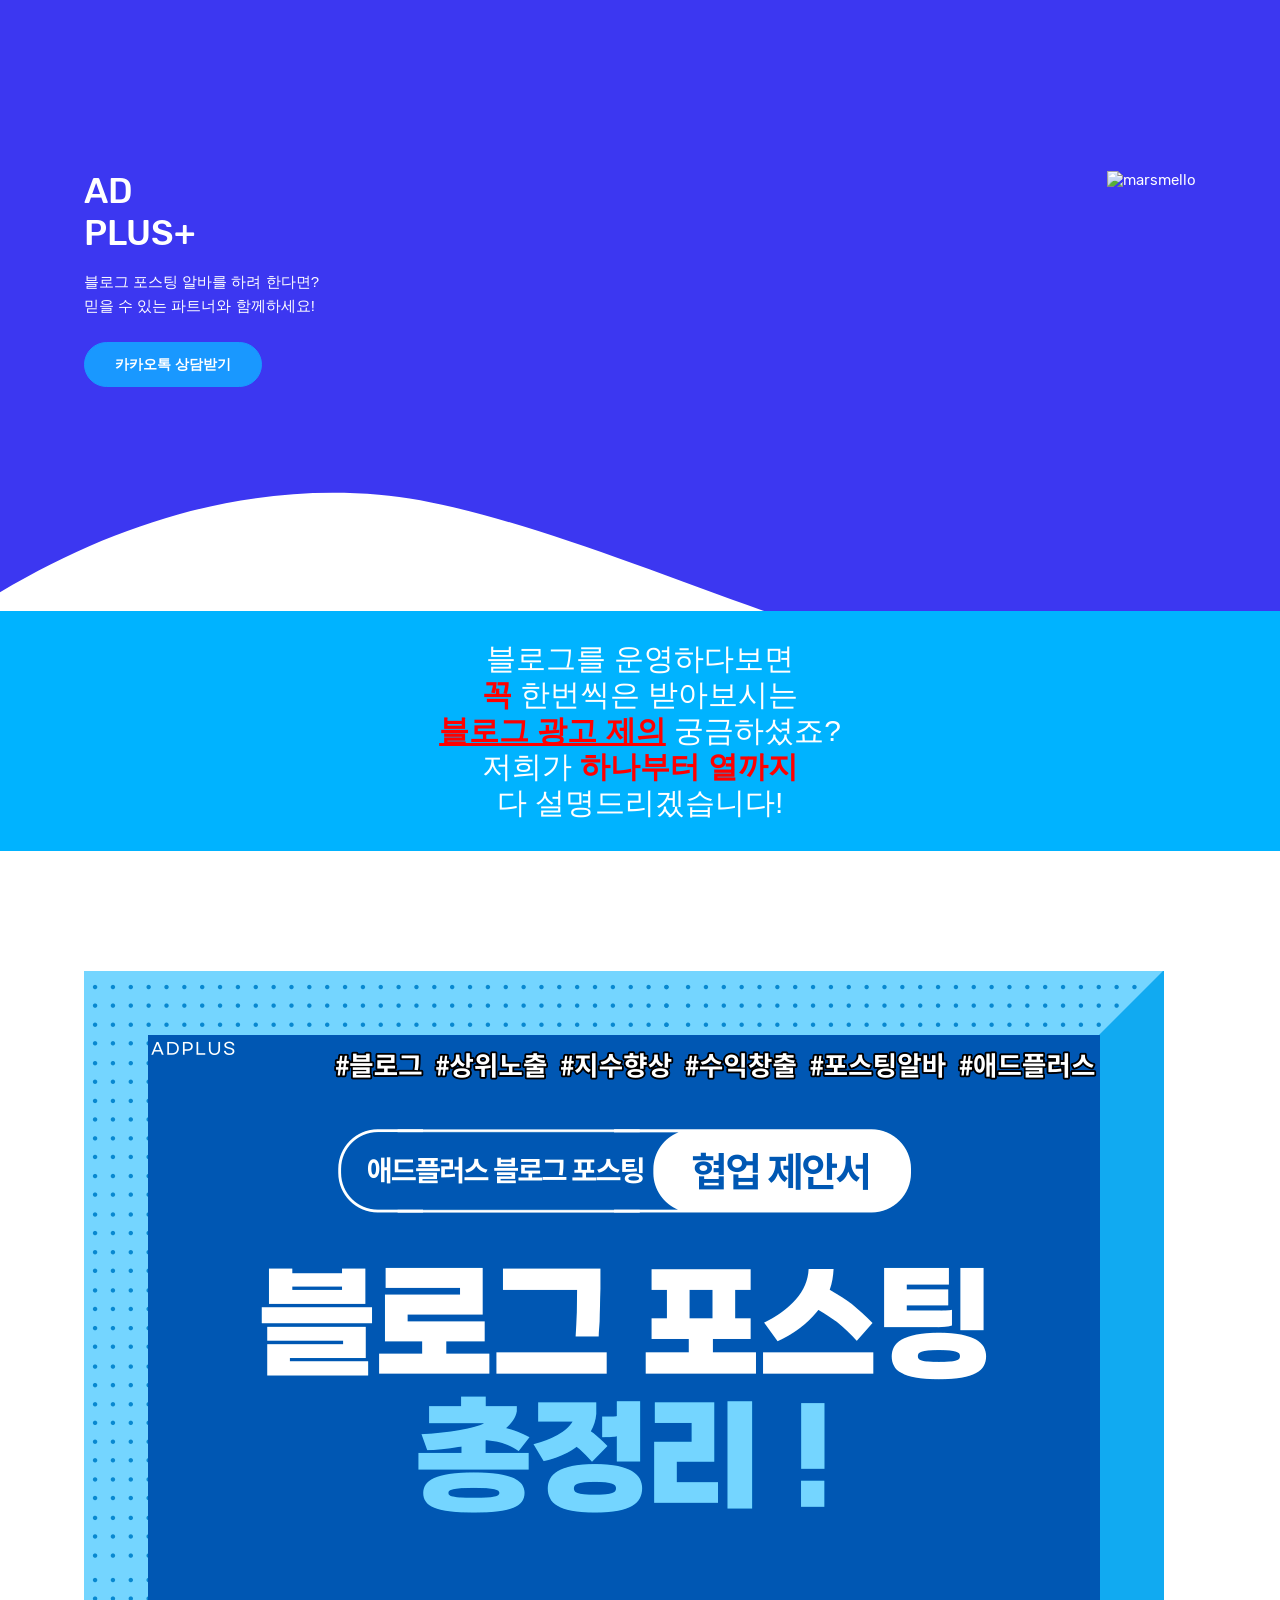
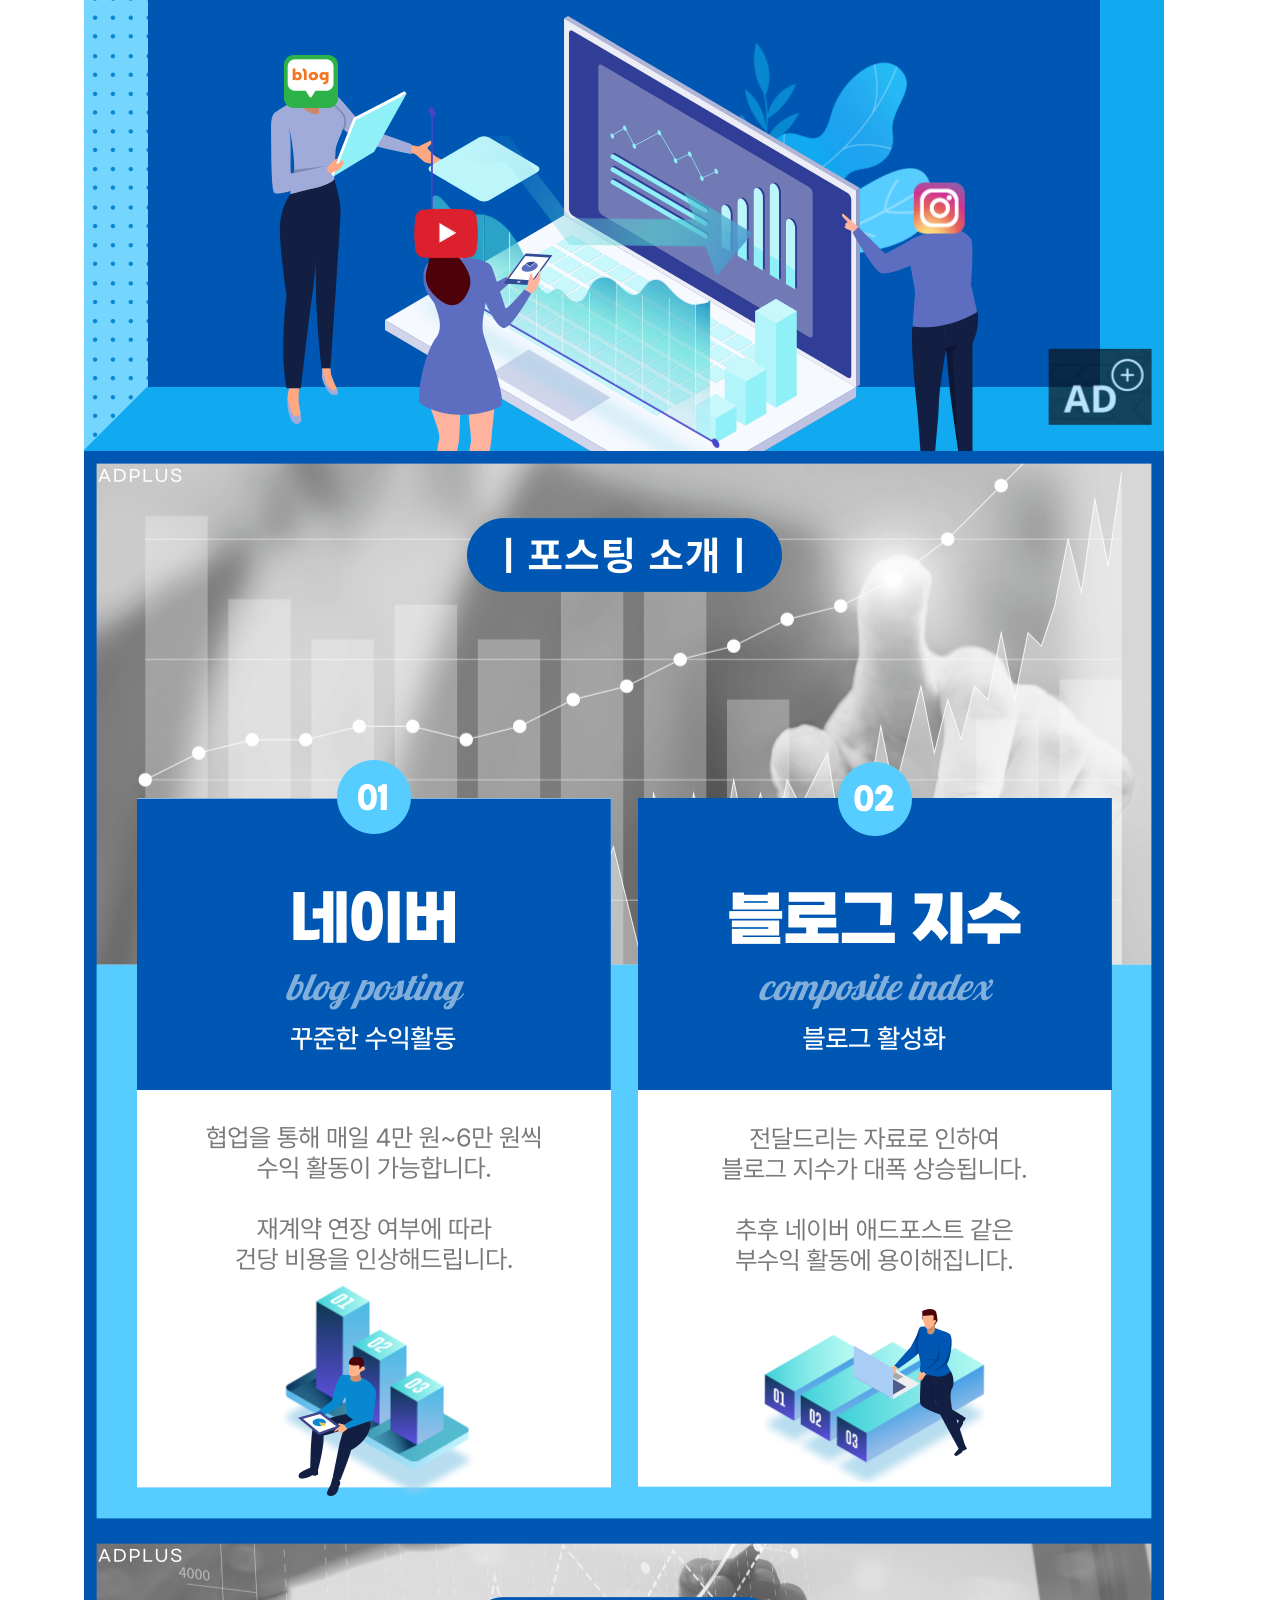
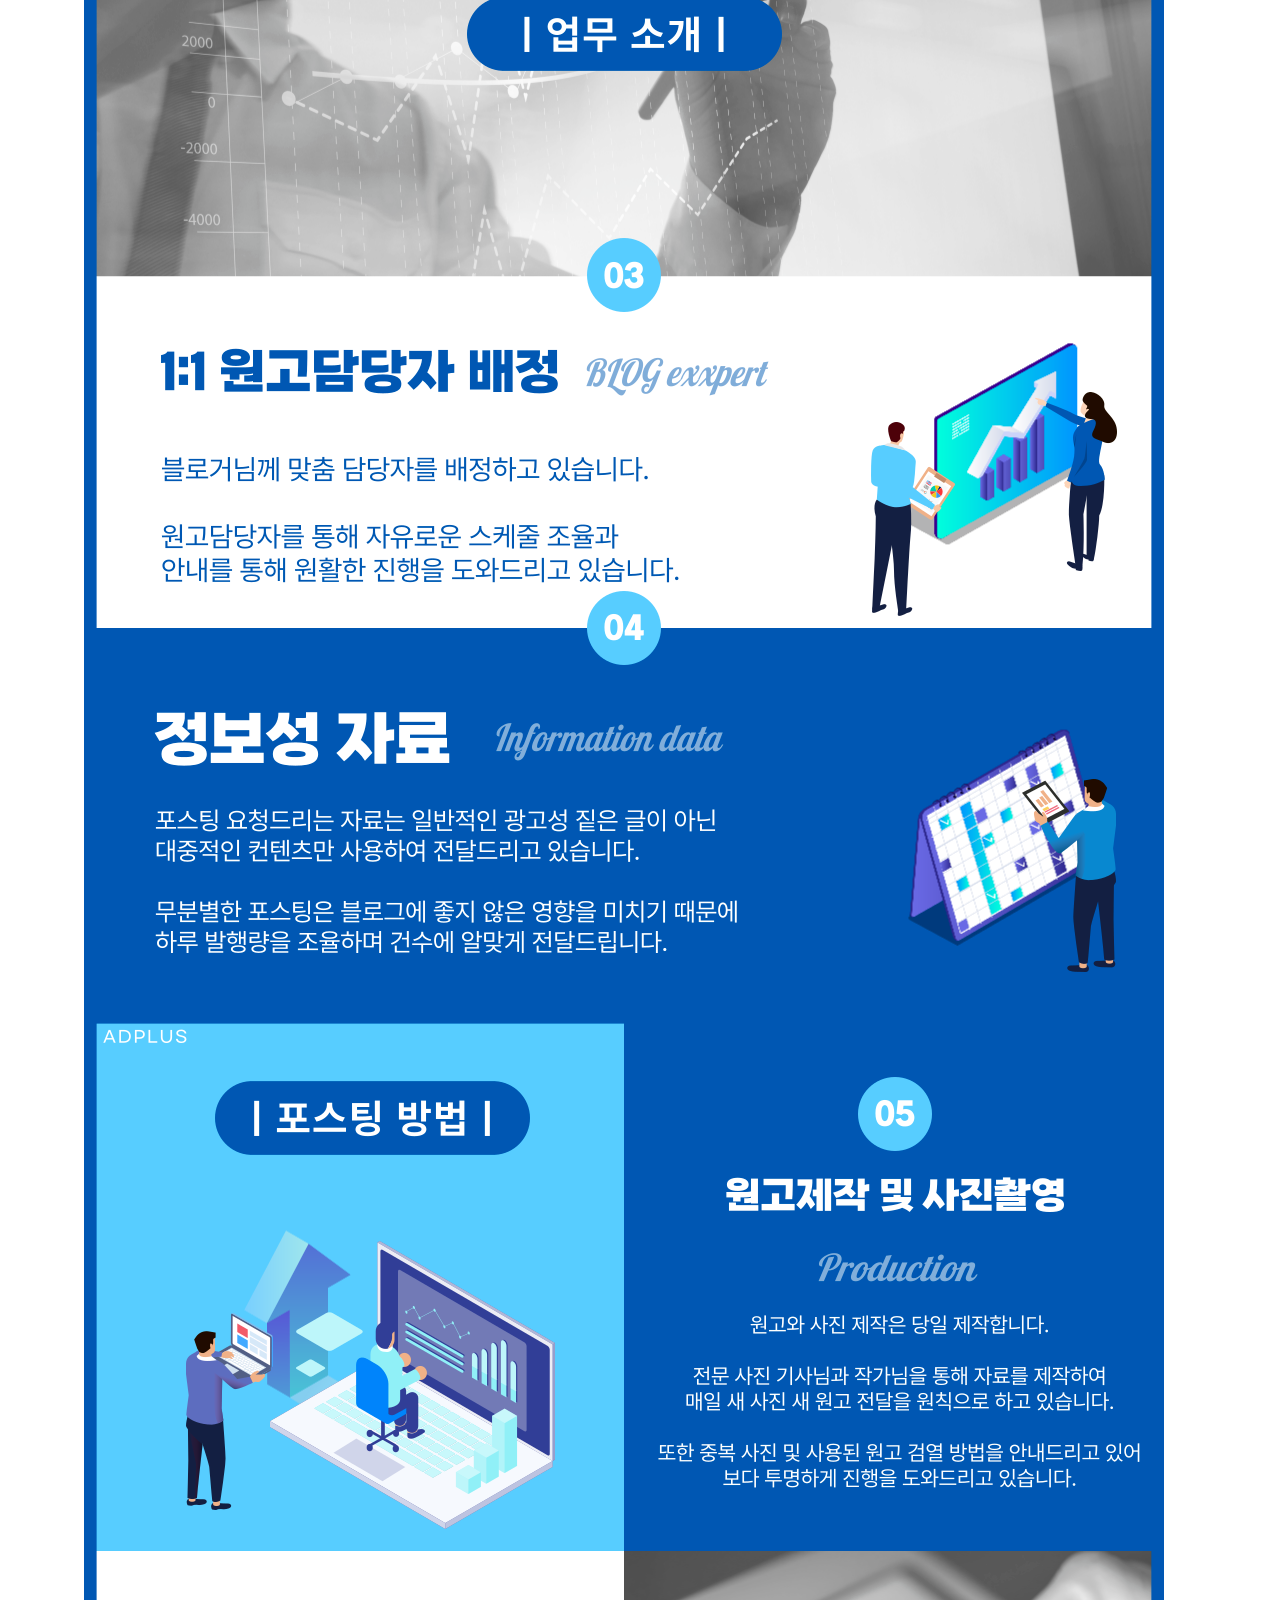
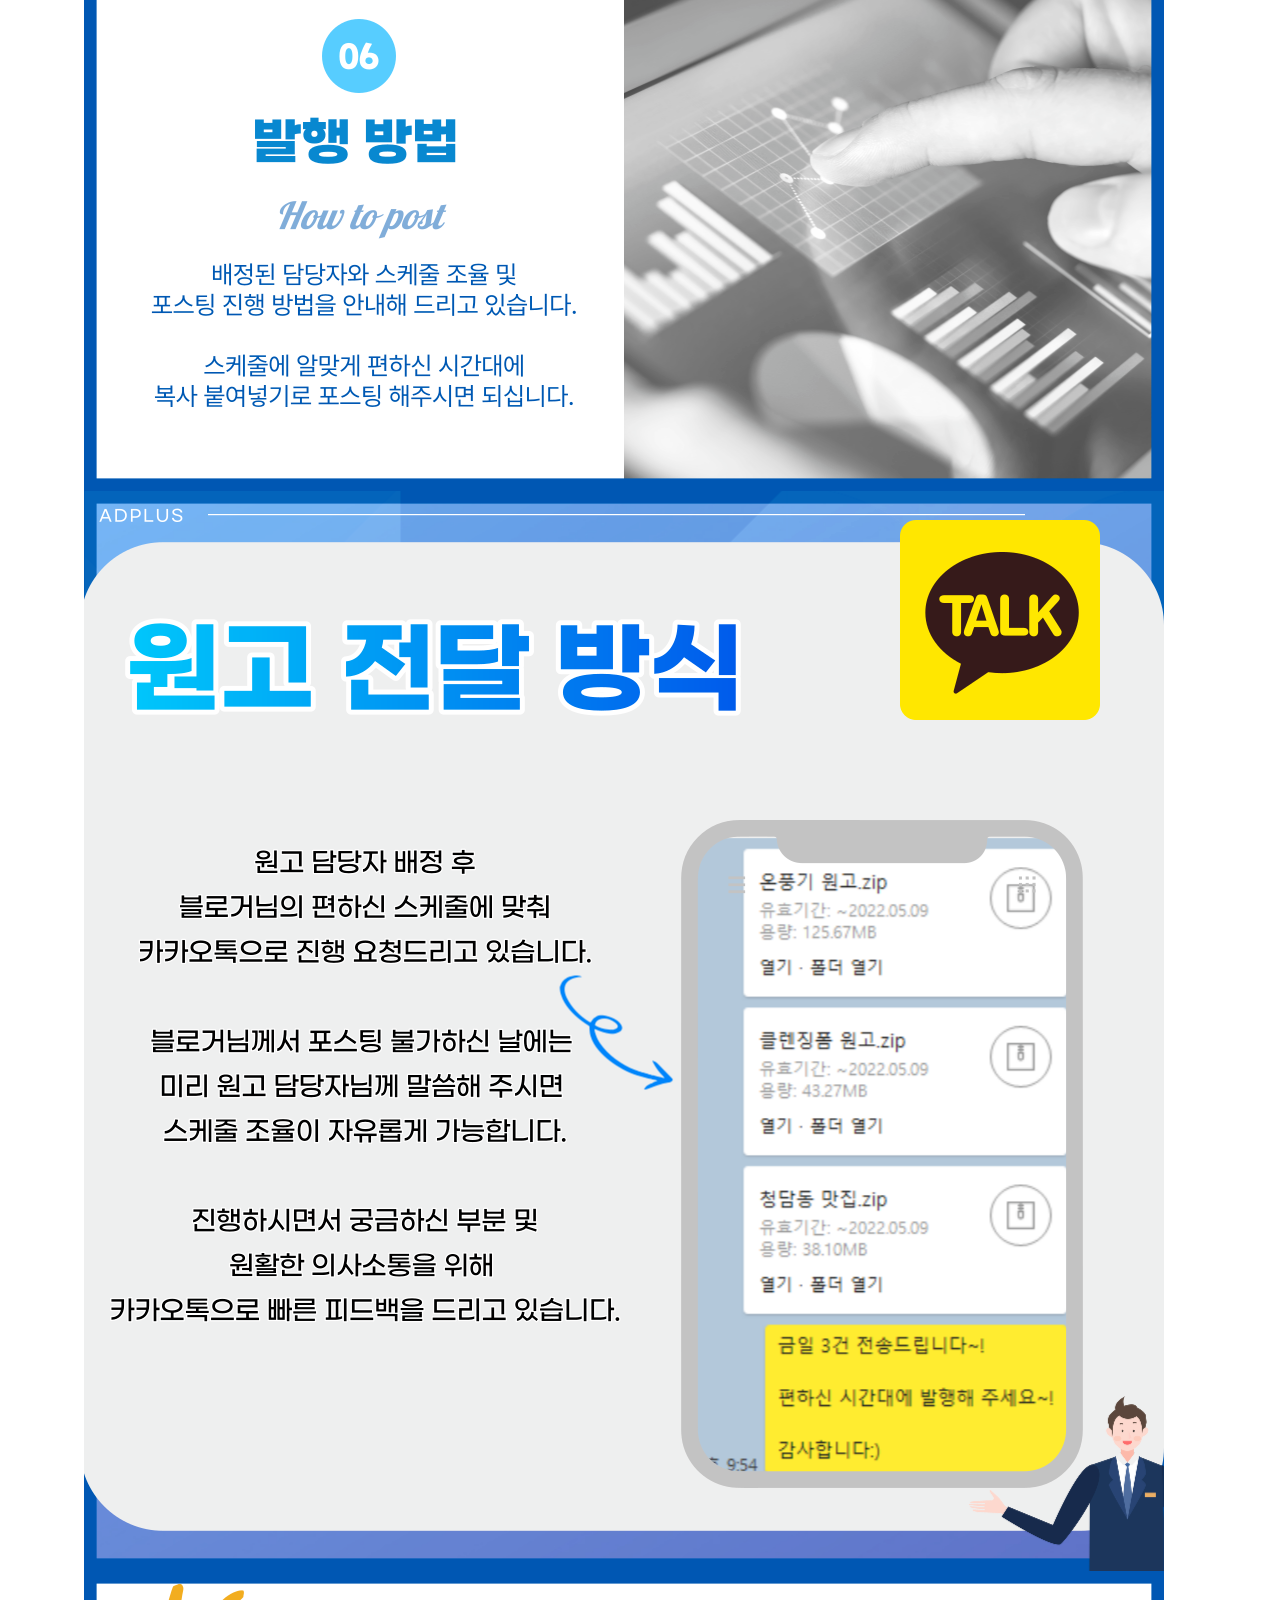
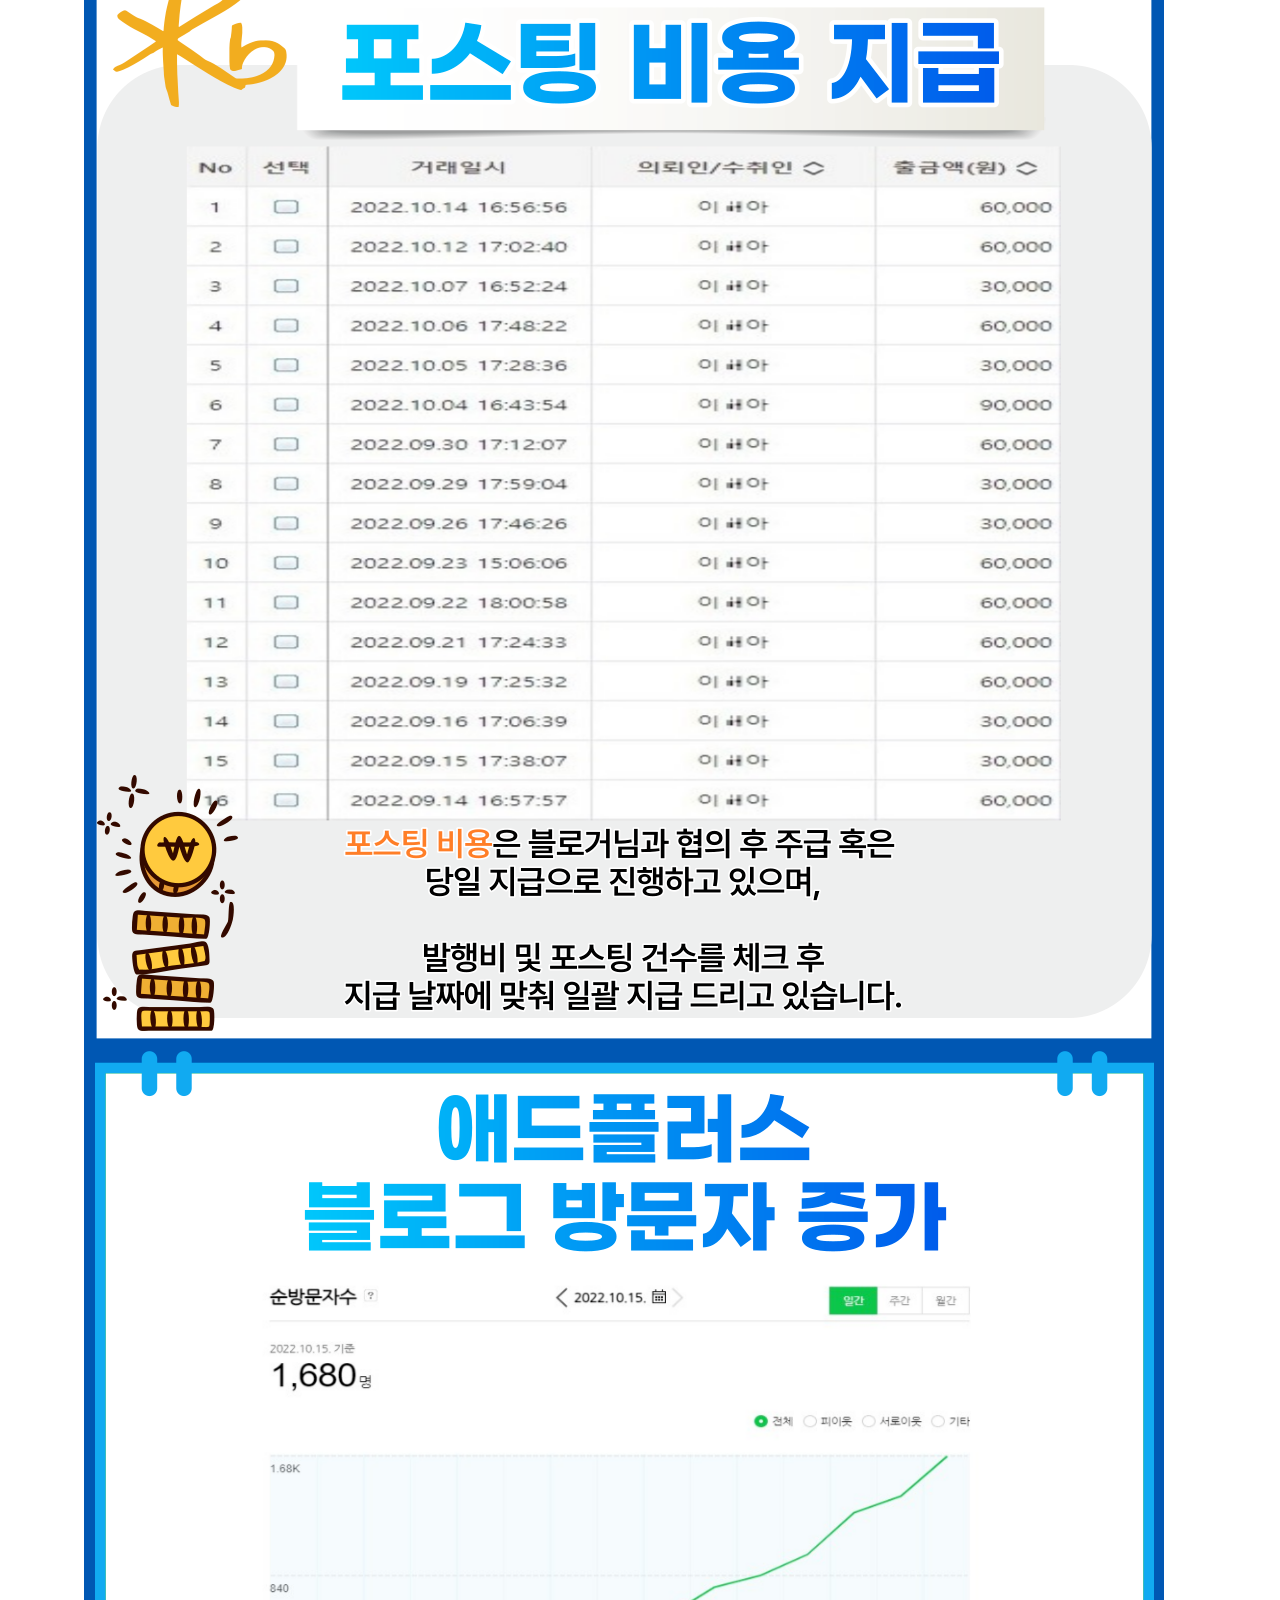
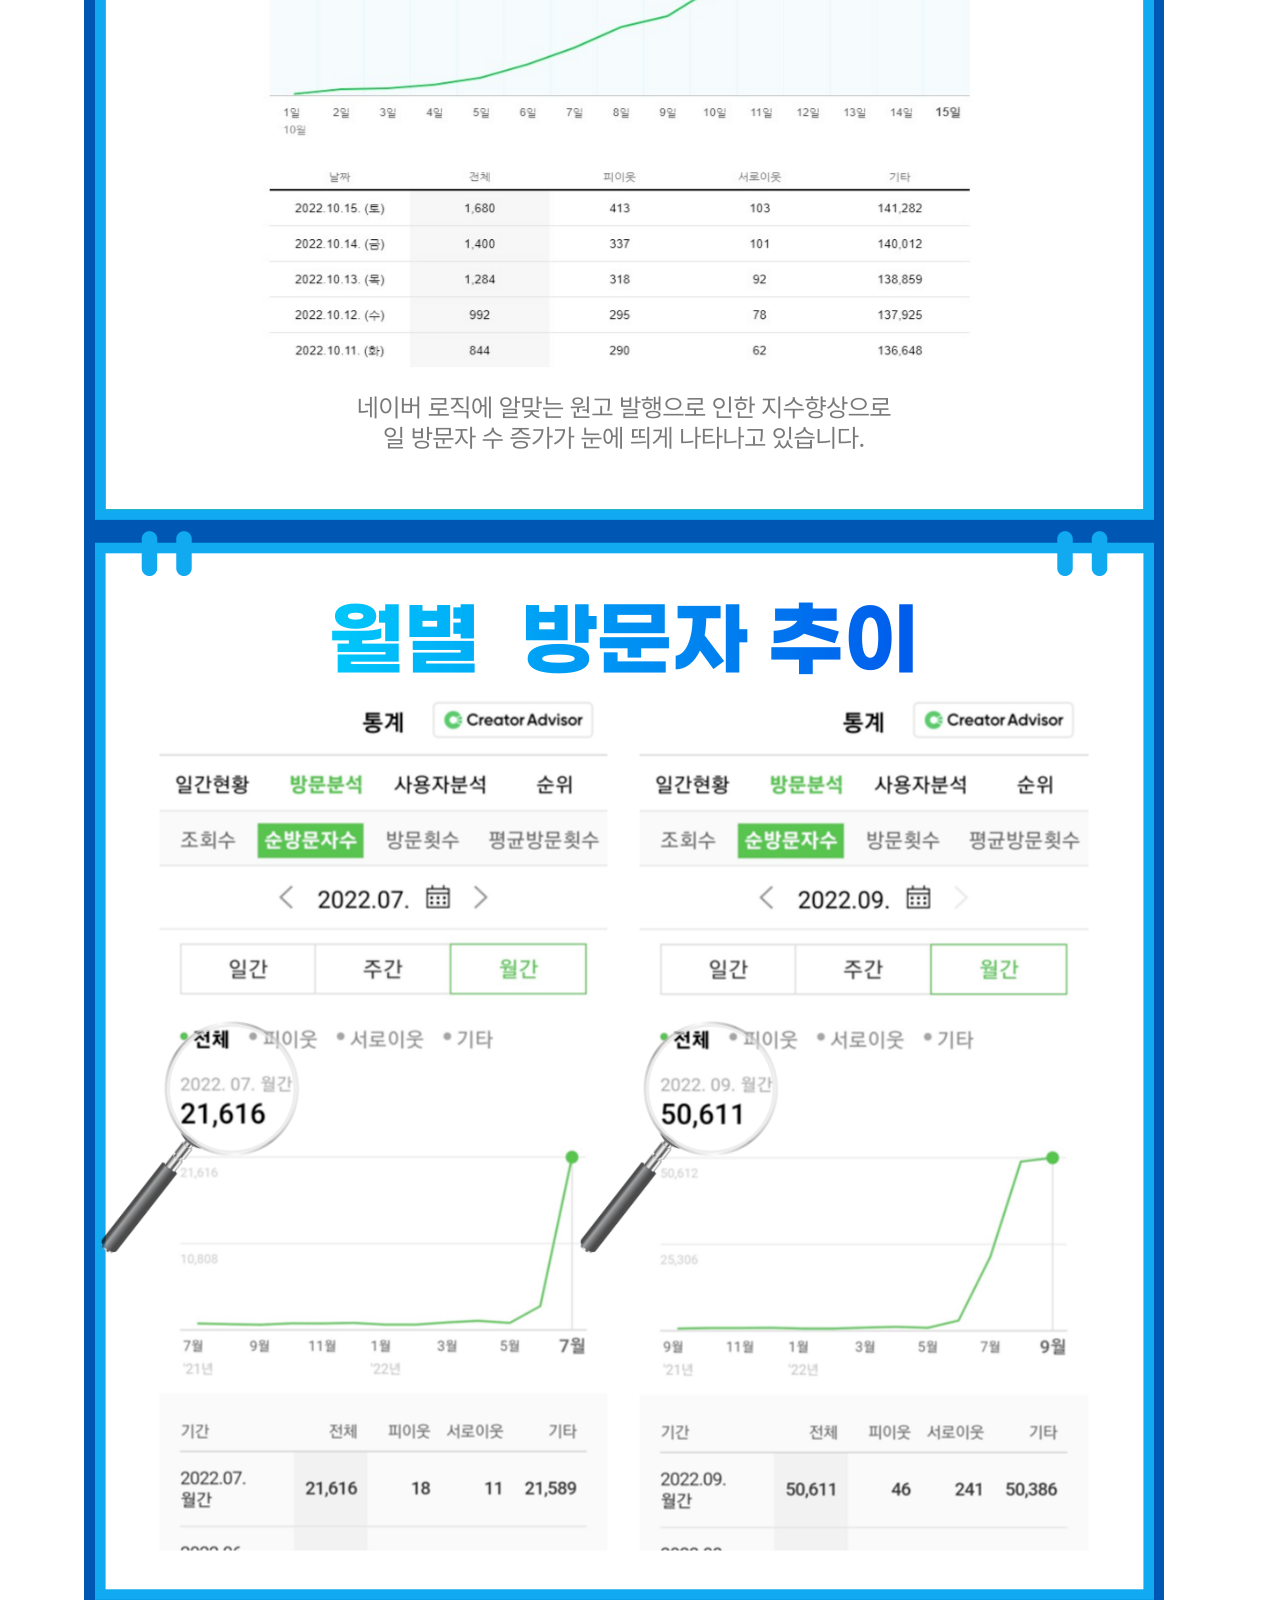
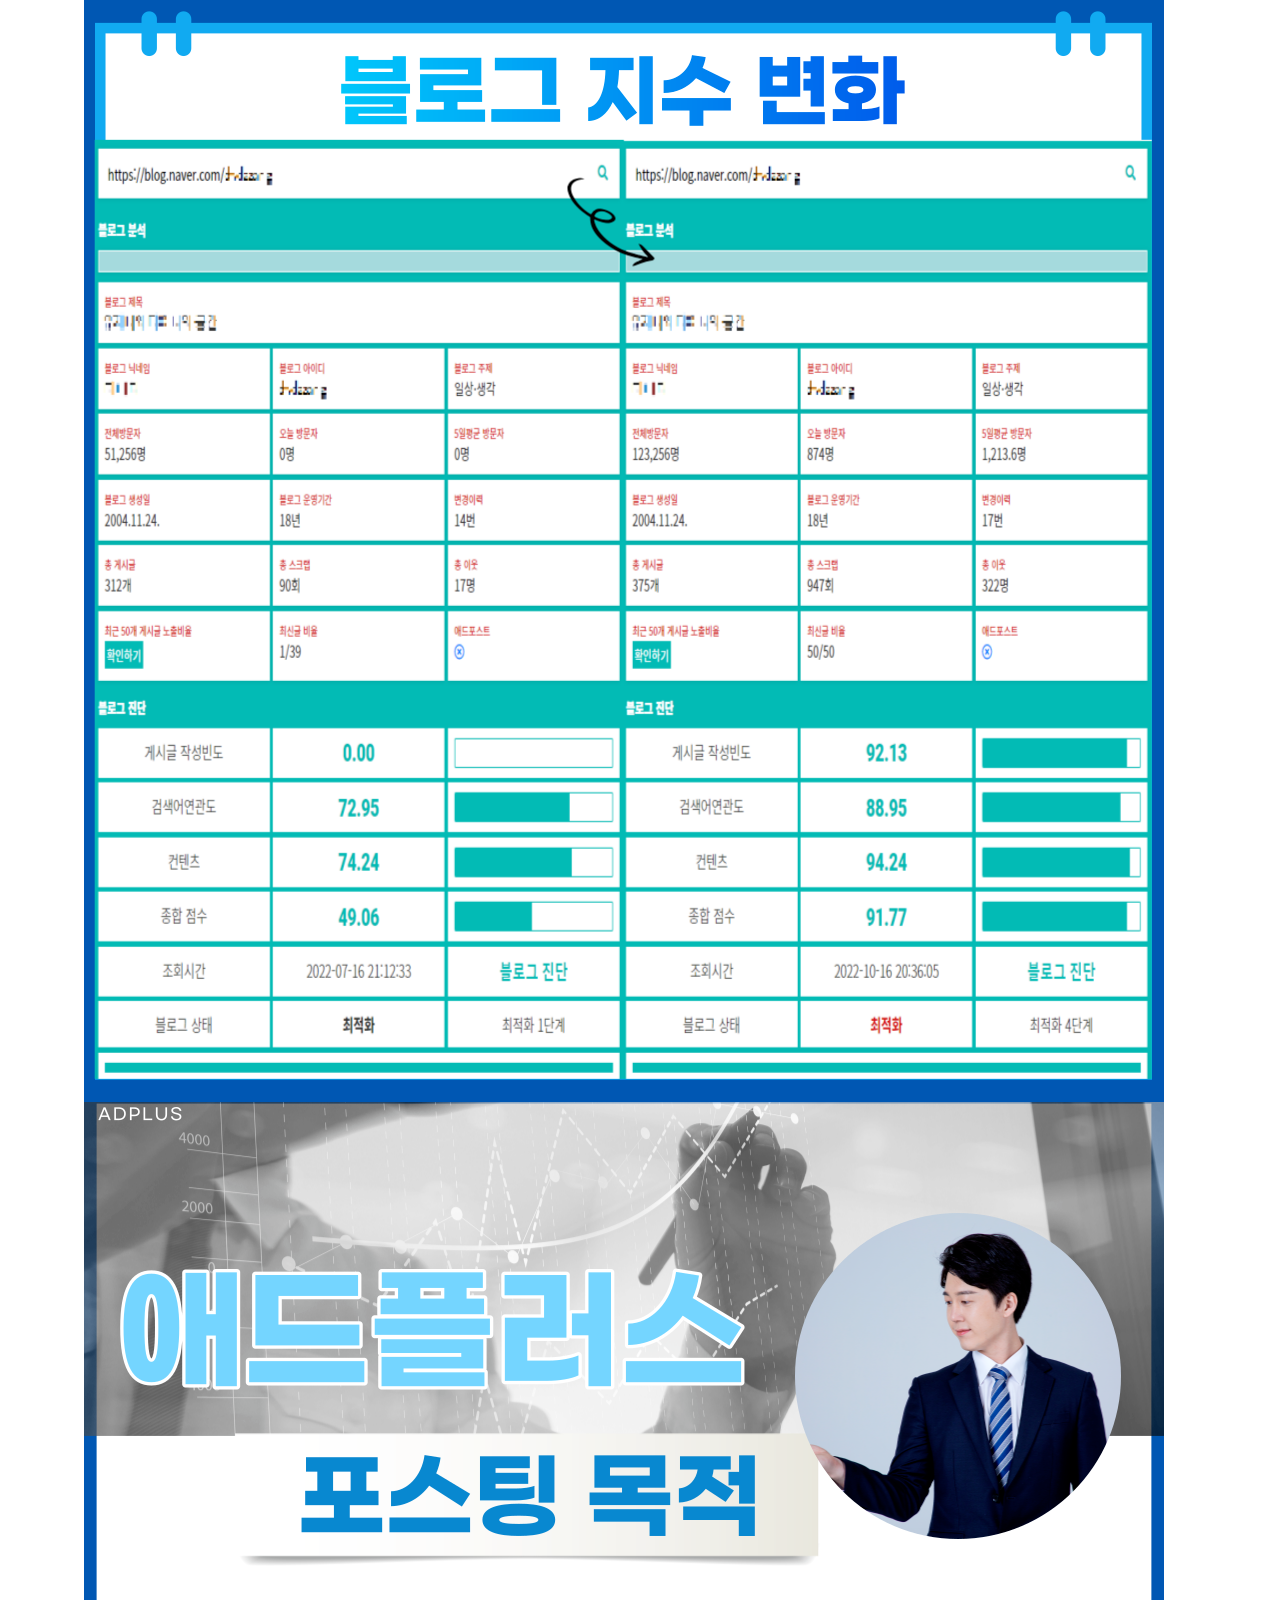
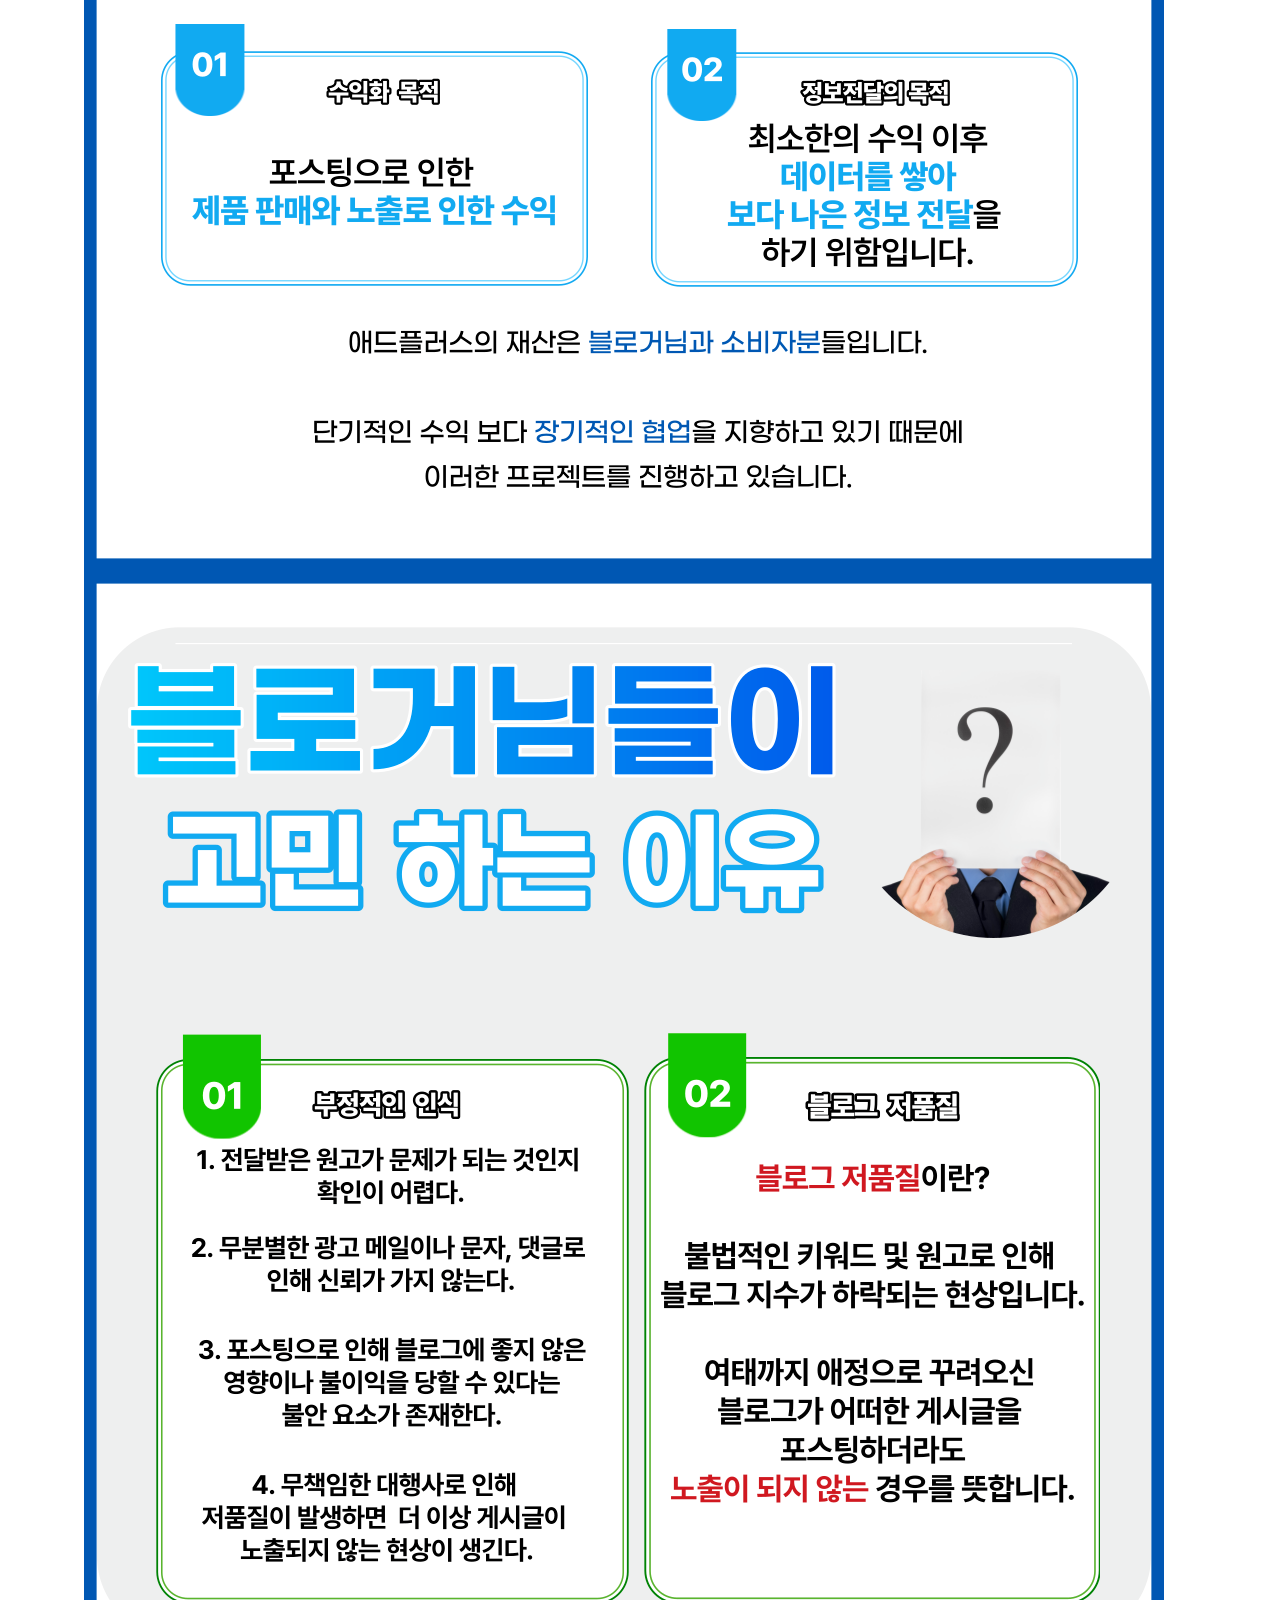
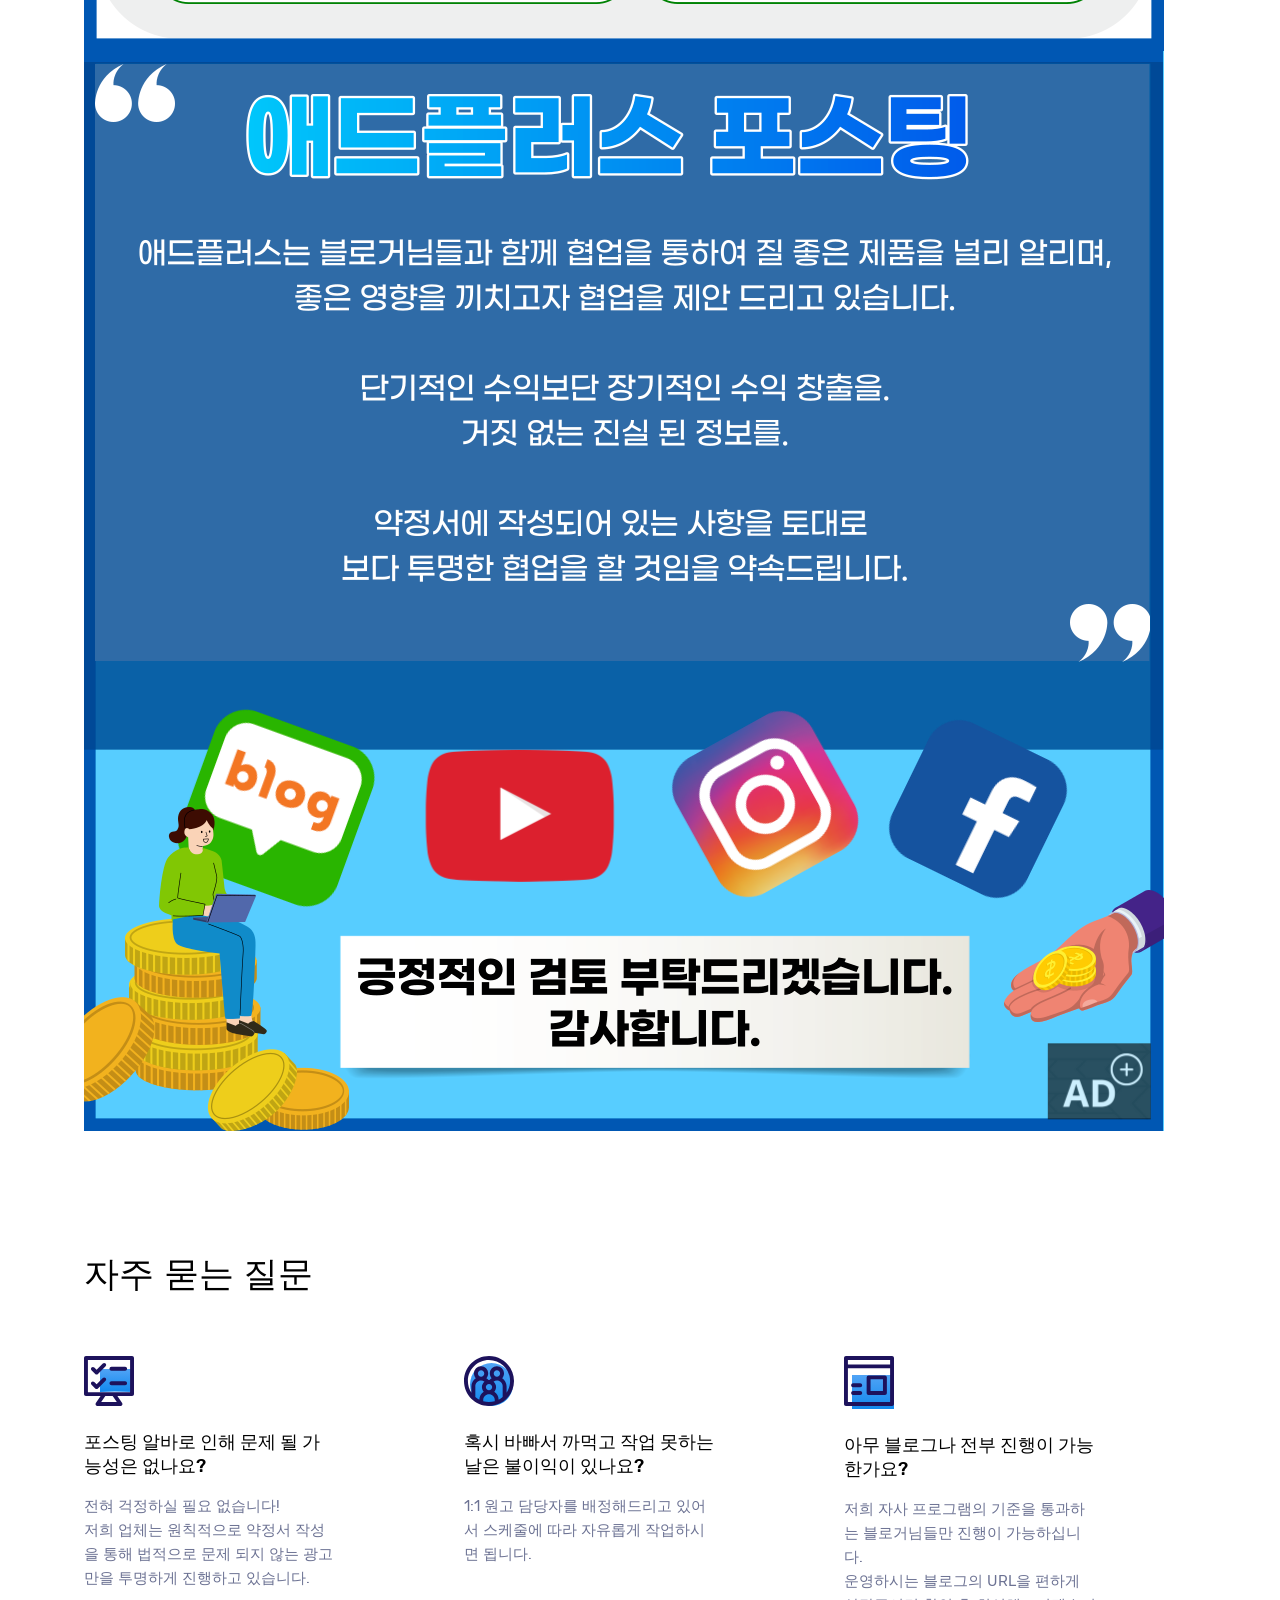
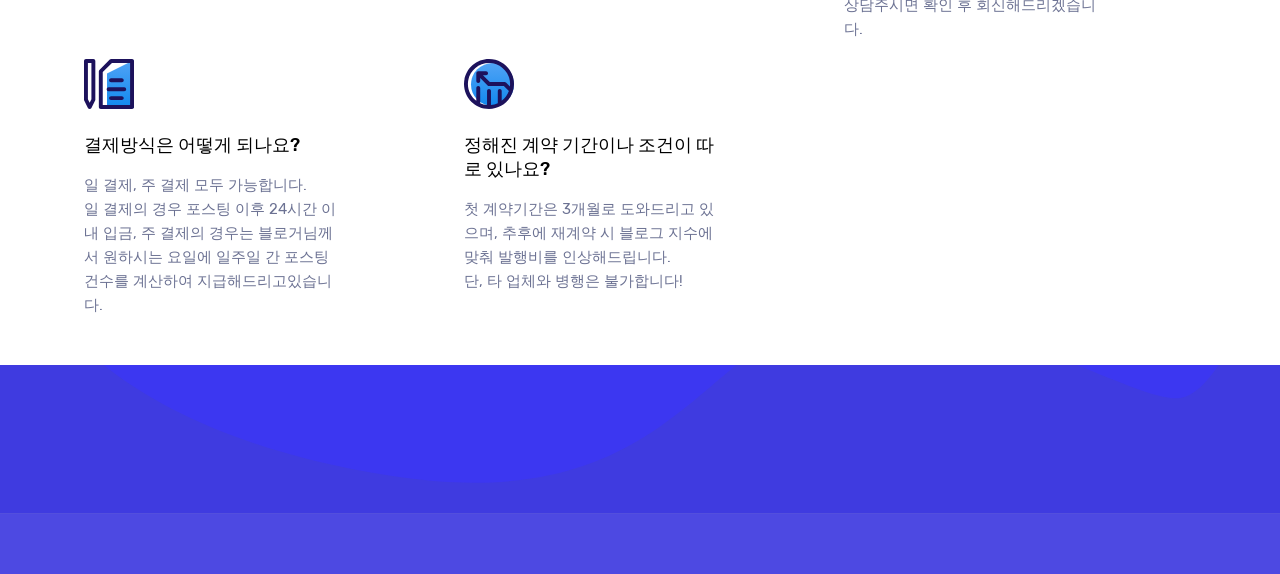
==== index.html @ 3ab2c020 "230302" ====
<!DOCTYPE html>
<html lang="en">
	<head>
		<!-- Required meta tags --> 
		<meta charset="utf-8">
		<meta name="viewport" content="width=device-width, initial-scale=1, shrink-to-fit=no">
		<title>믿음 가는 선택, AD PLUS+</title>
		<link rel="stylesheet" href="vendors/mdi/css/materialdesignicons.min.css">
		<link rel="stylesheet" href="vendors/owl.carousel/css/owl.carousel.css">
		<link rel="stylesheet" href="vendors/owl.carousel/css/owl.theme.default.min.css">
		<link rel="stylesheet" href="vendors/aos/css/aos.css">
		<link rel="stylesheet" href="vendors/jquery-flipster/css/jquery.flipster.css">
		<link rel="stylesheet" href="css/style.css">
		<link rel="shortcut icon" href="images/favicon.png" />
	</head>
	<body data-spy="scroll" data-target=".navbar" data-offset="50">
		<!--
		<div id="mobile-menu-overlay"></div>
		<nav class="navbar navbar-expand-lg fixed-top">
			<div class="container">
				<a class="navbar-brand" href="#"><img src="images/logo.svg" alt="Marshmallow"></a>
				<button class="navbar-toggler" type="button" data-toggle="collapse" data-target="#navbarTogglerDemo01" aria-controls="navbarTogglerDemo01" aria-expanded="false" aria-label="Toggle navigation">
				<span class="navbar-toggler-icon"><i class="mdi mdi-menu"> </i></span>
				</button>
				<div class="collapse navbar-collapse" id="navbarTogglerDemo01">
					<div class="d-lg-none d-flex justify-content-between px-4 py-3 align-items-center">
						<img src="images/logo-dark.svg" class="logo-mobile-menu" alt="logo">
						<a href="javascript:;" class="close-menu"><i class="mdi mdi-close"></i></a>
					</div>
					<ul class="navbar-nav ml-auto align-items-center">
						<li class="nav-item active">
							<a class="nav-link" href="#home">Home <span class="sr-only">(current)</span></a>
						</li>
						<li class="nav-item">
							<a class="nav-link" href="#services">Services</a>
						</li>
						<li class="nav-item">
							<a class="nav-link" href="#about">About</a>
						</li>
						<li class="nav-item">
							<a class="nav-link" href="#projects">Projects</a>
						</li>
						<li class="nav-item">
							<a class="nav-link" href="#testimonial">Testimonial</a>
						</li>
						<li class="nav-item">
							<a class="nav-link" href="#plans">Plans</a>
						</li>
						<li class="nav-item">
							<a class="nav-link btn btn-success" href="#contact">174-394-9560</a>
						</li>
					</ul>
				</div>
			</div>
		</nav>
	-->
		<div class="page-body-wrapper">
			<section id="home" class="home">
				<div class="container">
					<div class="row">
						<div class="col-sm-12">
							<div class="main-banner">
								<div class="d-sm-flex justify-content-between">
									<div data-aos="zoom-in-up">
										<div class="banner-title">
												<h3 class="font-weight-medium">AD PLUS+</h3>
										</div>
										<p class="mt-3" style=" font-family: 맑은 고딕,malgun gothic,apple sd gothic neo,applegothic,sans-serif;">
											블로그 포스팅 알바를 하려 한다면?<br/>
											믿을 수 있는 파트너와 함께하세요!
										</p>
										<a href="http://pf.kakao.com/_BjbVxj" class="btn btn-secondary mt-3" style="font-family: 맑은 고딕,malgun gothic,apple sd gothic neo,applegothic,sans-serif;">카카오톡 상담받기</a>
									</div>
									<div class="mt-5 mt-lg-0">
										<img src="images/group.png" alt="marsmello" class="img-fluid" data-aos="zoom-in-up">
									</div>
								</div>
							</div>
						</div>
					</div>
				</div>
			</section>
			<section id="banner" class="bg-info" style="padding:30px 0 30px 0;background-color:black;">
				<div class="container">
					<div class="row">
						<div class="col-sm-12">
							<div class="display-4 text-white" style=" font-family: 맑은 고딕,malgun gothic,apple sd gothic neo,applegothic,sans-serif; text-align:center;">
								블로그를 운영하다보면<br/>
								<font color="RED" style="font-weight: bold;">꼭</font> 한번씩은 받아보시는<br/>
								<font color="RED" style="font-weight: bold; text-decoration: underline;">블로그 광고 제의</font> 궁금하셨죠?<br/>
								저희가 <font color="RED" style="font-weight: bold;">하나부터 열까지</font> <br/>
								다 설명드리겠습니다!<br/>
							</div>
						</div>
					</div>
				</div>
			</section>
			<section id="infos">
				<div class="container">
					<div class="row">
						<div class="col-sm-12">
							<img src="./imgs/1.png" class="img-fluid">
						</div>
						<div class="col-sm-12">
							<img src="./imgs/2.png" class="img-fluid">
						</div>
						<div class="col-sm-12">
							<img src="./imgs/3.png" class="img-fluid">
						</div>
						<div class="col-sm-12">
							<img src="./imgs/4.png" class="img-fluid">
						</div>
						<div class="col-sm-12">
							<img src="./imgs/5.png" class="img-fluid">
						</div>
						<div class="col-sm-12">
							<img src="./imgs/6.png" class="img-fluid">
						</div>
						<div class="col-sm-12">
							<img src="./imgs/7.png" class="img-fluid">
						</div>
						<div class="col-sm-12">
							<img src="./imgs/8.png" class="img-fluid">
						</div>
						<div class="col-sm-12">
							<img src="./imgs/9.png" class="img-fluid">
						</div>
						<div class="col-sm-12">
							<img src="./imgs/10.png" class="img-fluid">
						</div>
						<div class="col-sm-12">
							<img src="./imgs/11.png" class="img-fluid">
						</div>
						<div class="col-sm-12">
							<img src="./imgs/12.png" class="img-fluid">
						</div>
					</div>
				</div>
			</section>

			<section class="our-services" id="services">
				<div class="container">
					<div class="row">
						<div class="col-sm-12">
							<h3 class="font-weight-medium text-dark mb-5" style="font-family: 맑은 고딕,malgun gothic,apple sd gothic neo,applegothic,sans-serif;">자주 묻는 질문</h3>
						</div>
					</div>
					<div class="row" data-aos="fade-up">
						<div class="col-sm-4 text-center text-lg-left">
							<div class="services-box pb-0" data-aos="fade-down" data-aos-easing="linear" data-aos-duration="1500">
								<img src="images/saving-strategy.svg" alt="" data-aos="zoom-in">
								<h6 class="text-dark mb-3 mt-4 font-weight-medium">
									포스팅 알바로 인해 문제 될 가능성은 없나요?
								</h6>
								<p>
									전혀 걱정하실 필요 없습니다!<br/>
									저희 업체는 원칙적으로 약정서 작성을 통해 법적으로 문제 되지 않는 광고만을 투명하게 진행하고 있습니다.
								</p>
							</div>
						</div>
						<div class="col-sm-4 text-center text-lg-left">
							<div class="services-box" data-aos="fade-down" data-aos-easing="linear" data-aos-duration="1500">
								<img src="images/digital-strategy.svg" alt="" data-aos="zoom-in">
								<h6 class="text-dark mb-3 mt-4 font-weight-medium">
									혹시 바빠서 까먹고 작업 못하는 날은 불이익이 있나요?
								</h6>
								<p>
									1:1 원고 담당자를 배정해드리고 있어서 스케줄에 따라 자유롭게 작업하시면 됩니다.
								</p>
							</div>
						</div>
						<div class="col-sm-4 text-center text-lg-left">
							<div class="services-box  pb-lg-0" data-aos="fade-down" data-aos-easing="linear" data-aos-duration="1500">
								<img src="images/digital-marketing.svg" alt="" data-aos="zoom-in">
								<h6 class="text-dark mb-3 mt-4 font-weight-medium">
									아무 블로그나 전부 진행이 가능한가요?
								</h6>
								<p>
									저희 자사 프로그램의 기준을 통과하는 블로거님들만 진행이 가능하십니다.<br/>
									운영하시는 블로그의 URL을 편하게 상담주시면 확인 후 회신해드리겠습니다.
								</p>
							</div>
						</div>
					</div>
					<div class="row" data-aos="fade-up">
						<div class="col-sm-4 text-center text-lg-left">
							<div class="services-box"   data-aos="fade-down" data-aos-easing="linear" data-aos-duration="1500">
								<img src="images/design-development.svg" alt="" data-aos="zoom-in">
								<h6 class="text-dark mb-3 mt-4 font-weight-medium">
									결제방식은 어떻게 되나요?
								</h6>
								<p>
									일 결제, 주 결제 모두 가능합니다.<br/>
									일 결제의 경우 포스팅 이후 24시간 이내 입금, 주 결제의 경우는 블로거님께서 원하시는 요일에 일주일 간 포스팅 건수를 계산하여 지급해드리고있습니다.
								</p>
							</div>
						</div>
						<div class="col-sm-4 text-center text-lg-left">
							<div class="services-box" data-aos="fade-down" data-aos-easing="linear" data-aos-duration="1500">
								<img src="images/integrated-marketing.svg" alt="" data-aos="zoom-in">
								<h6 class="text-dark mb-3 mt-4 font-weight-medium">정해진 계약 기간이나 조건이 따로 있나요?
								</h6>
								<p>
									첫 계약기간은 3개월로 도와드리고 있으며, 추후에 재계약 시 블로그 지수에 맞춰 발행비를 인상해드립니다.<br/>
									단, 타 업체와 병행은 불가합니다!
								</p>
							</div>
						</div>
					</div>
				</div>
			</section>
		</div>
		<footer class="footer">
			<div class="footer-top">
				<!-- <div class="container">
					<div class="row">
						<div class="col-sm-6">
							<address>
								<p>143 castle road 517</p>
								<p class="mb-4">district, kiyev port south Canada</p>
								<div class="d-flex align-items-center">
									<p class="mr-4 mb-0">+3 123 456 789</p>
									<a href="mailto:info@yourmail.com" class="footer-link">info@yourmail.com</a>
								</div>
								<div class="d-flex align-items-center">
									<p class="mr-4 mb-0">+1 222 345 342</p>
									<a href="mailto:Marshmallow@yourmail.com" class="footer-link">Marshmallow@yourmail.com</a>
								</div>
							</address>
							<div class="social-icons">
								<h6 class="footer-title font-weight-bold">
									Social Share
								</h6>
								<div class="d-flex">
									<a href="#"><i class="mdi mdi-github-circle"></i></a>
									<a href="#"><i class="mdi mdi-facebook-box"></i></a>
									<a href="#"><i class="mdi mdi-twitter"></i></a>
									<a href="#"><i class="mdi mdi-dribbble"></i></a>
								</div>
							</div>
						</div>
						<div class="col-sm-6">
							<div class="row">
								<div class="col-sm-4">
									<h6 class="footer-title">Social Share</h6>
									<ul class="list-footer">
										<li><a href="#" class="footer-link">Home</a></li>
										<li><a href="#" class="footer-link">About</a></li>
										<li><a href="#" class="footer-link">Services</a></li>
										<li><a href="#" class="footer-link">Portfolio</a></li>
										<li><a href="#" class="footer-link">Contact</a></li>
									</ul>
								</div>
								<div class="col-sm-4">
									<h6 class="footer-title">Product</h6>
									<ul class="list-footer">
										<li><a href="#" class="footer-link">Digital Marketing</a></li>
										<li><a href="#" class="footer-link">Web Development</a></li>
										<li><a href="#" class="footer-link">App Development</a></li>
										<li><a href="#" class="footer-link">Design</a></li>
									</ul>
								</div>
								<div class="col-sm-4">
									<h6 class="footer-title">Company</h6>
									<ul class="list-footer">
										<li><a href="#" class="footer-link">Partners</a></li>
										<li><a href="#" class="footer-link">Investors</a></li>
										<li><a href="#" class="footer-link">Partners</a></li>
										<li><a href="#" class="footer-link">FAQ</a></li>
									</ul>
								</div>
							</div>
						</div>
					</div>
				</div> -->
			</div>
			<div class="footer-bottom">
				<!-- <div class="container">
					<div class="d-flex justify-content-between align-items-center">
						<div class="d-flex align-items-center">
							<img src="images/logo.svg" alt="logo" class="mr-3">
							<p class="mb-0 text-small pt-1">© 2019-2020 <a href="https://www.bootstrapdash.com" class="text-white" target="_blank">BootstrapDash</a>. All rights reserved.</p>
						</div>
						<div>
							<div class="d-flex">
								<a href="#" class="text-small text-white mx-2 footer-link">Privacy Policy </a>          
								<a href="#" class="text-small text-white mx-2 footer-link">Customer Support </a>
								<a href="#" class="text-small text-white mx-2 footer-link">Careers </a>
							</div>
						</div>
					</div>
				</div> -->
			</div>
		</footer>
		<script src="vendors/base/vendor.bundle.base.js"></script>
		<script src="vendors/owl.carousel/js/owl.carousel.js"></script>
		<script src="vendors/aos/js/aos.js"></script>
		<script src="vendors/jquery-flipster/js/jquery.flipster.min.js"></script>
		<script src="js/template.js"></script>
	</body>
</html>
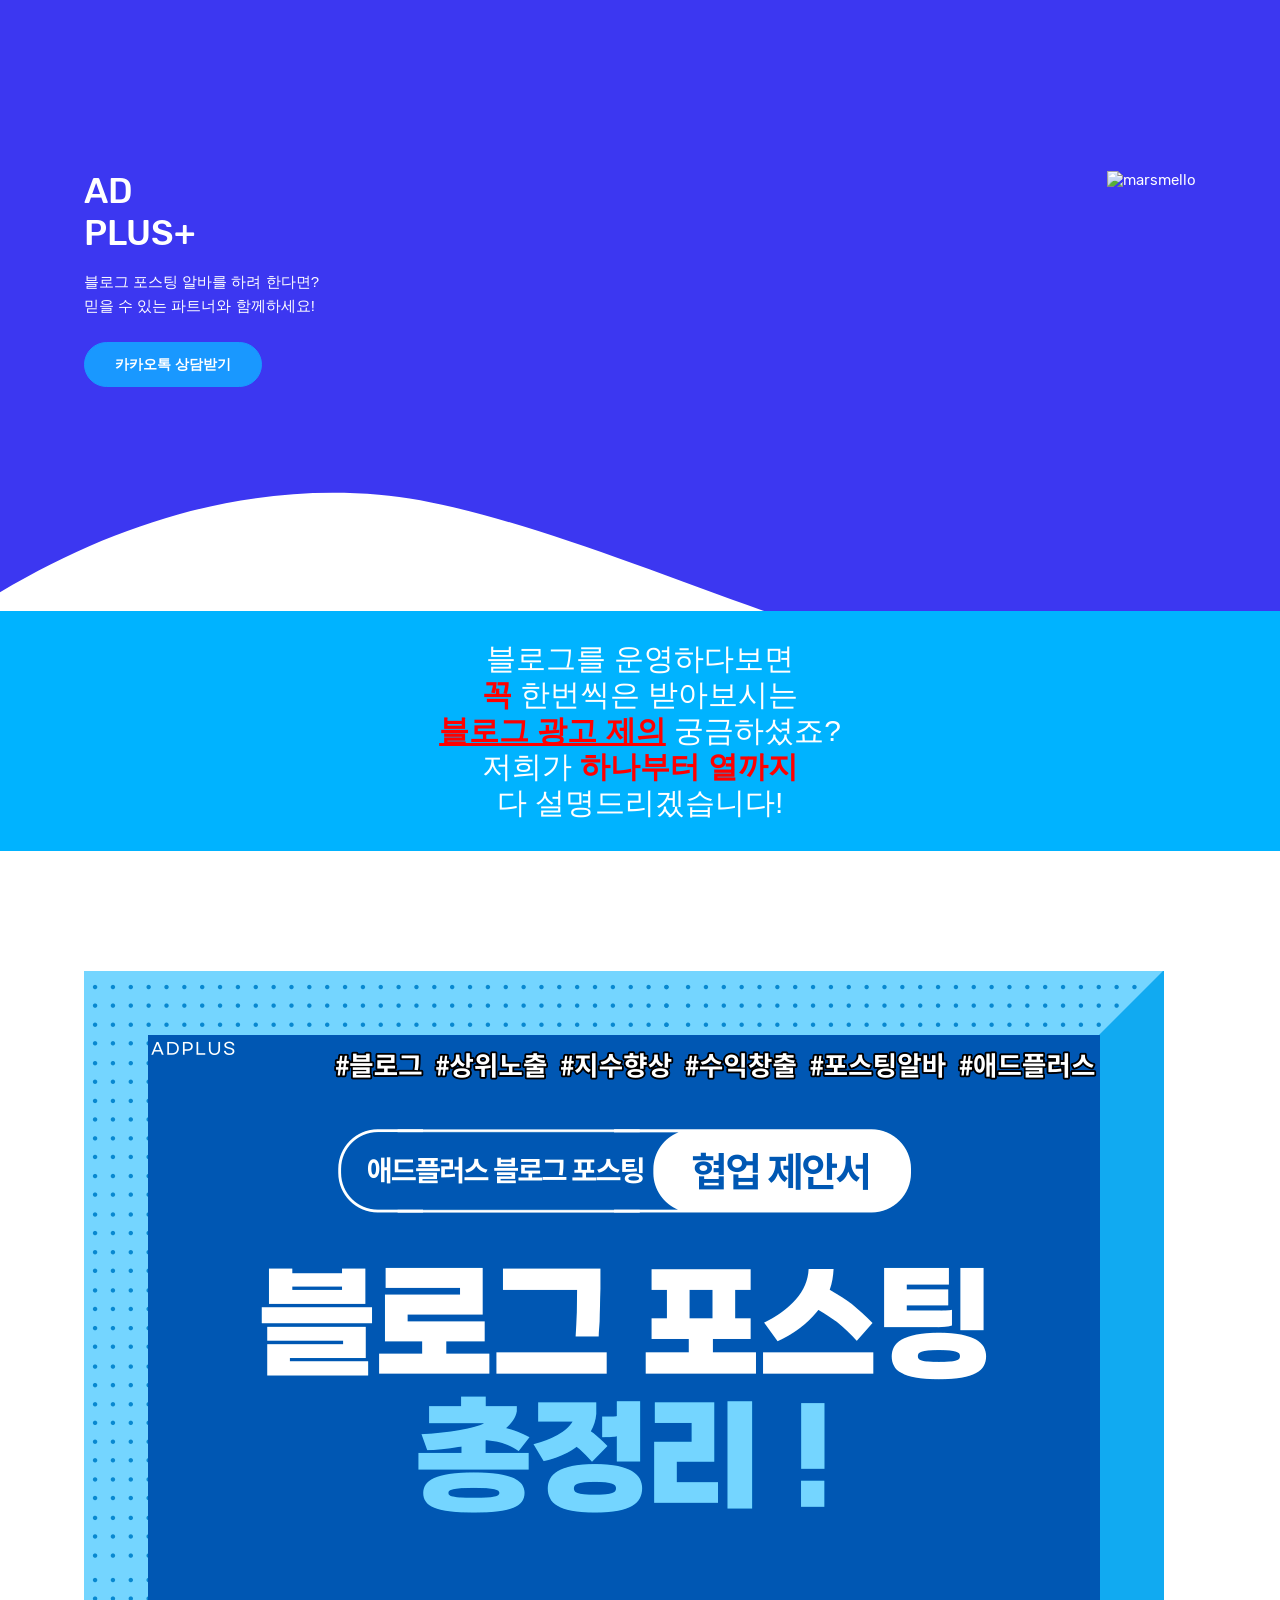
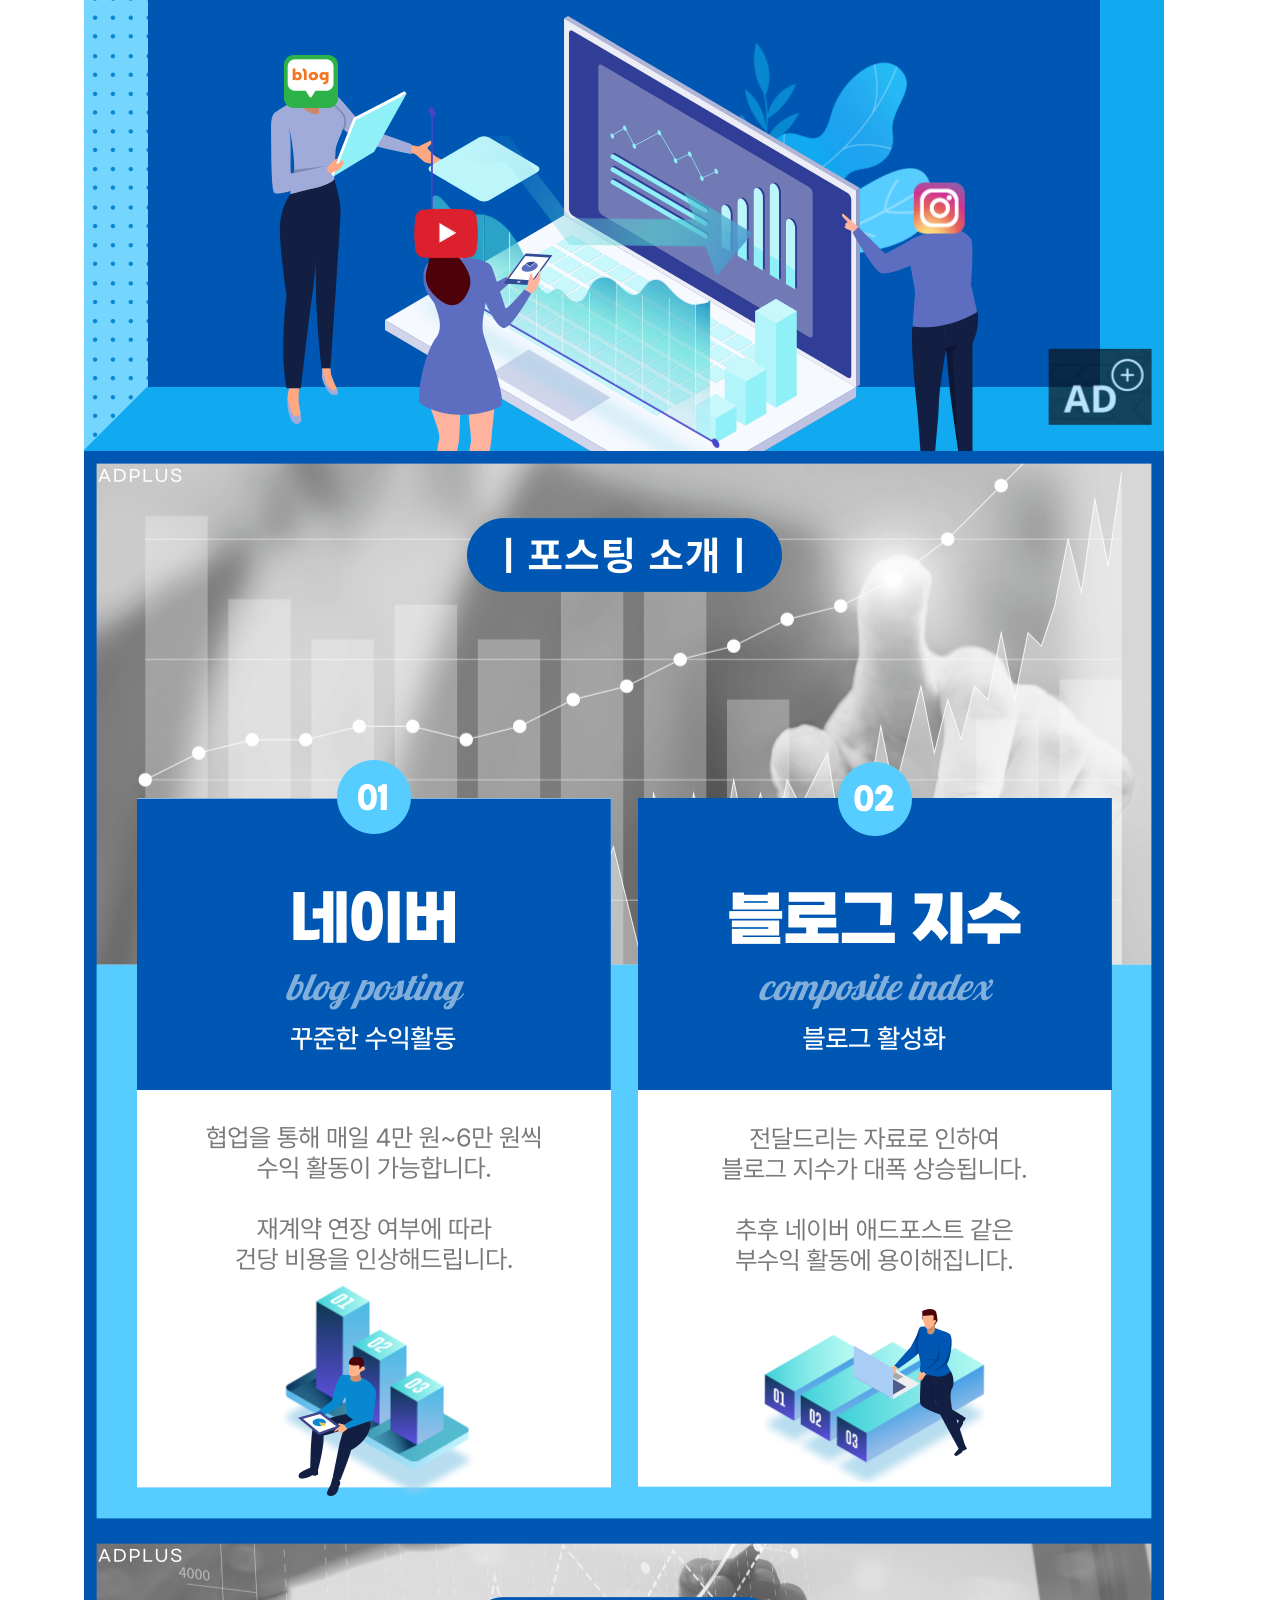
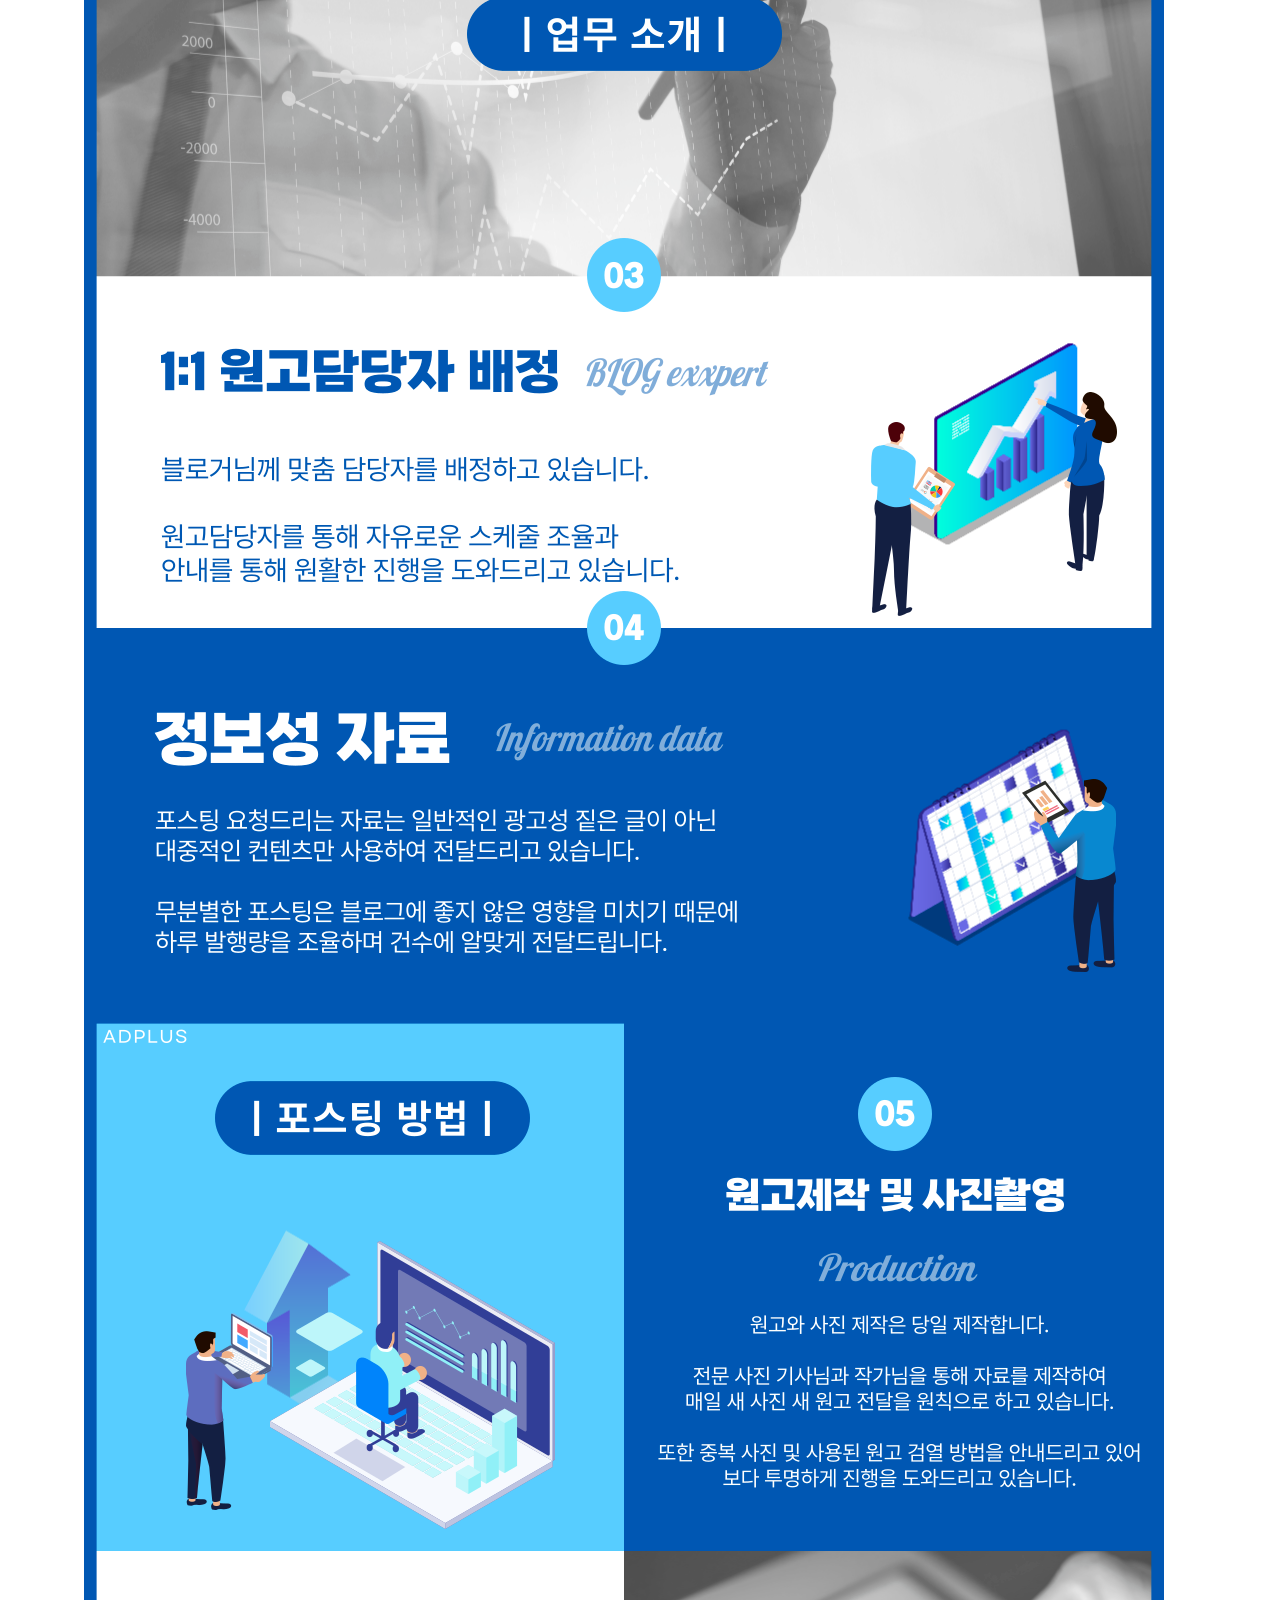
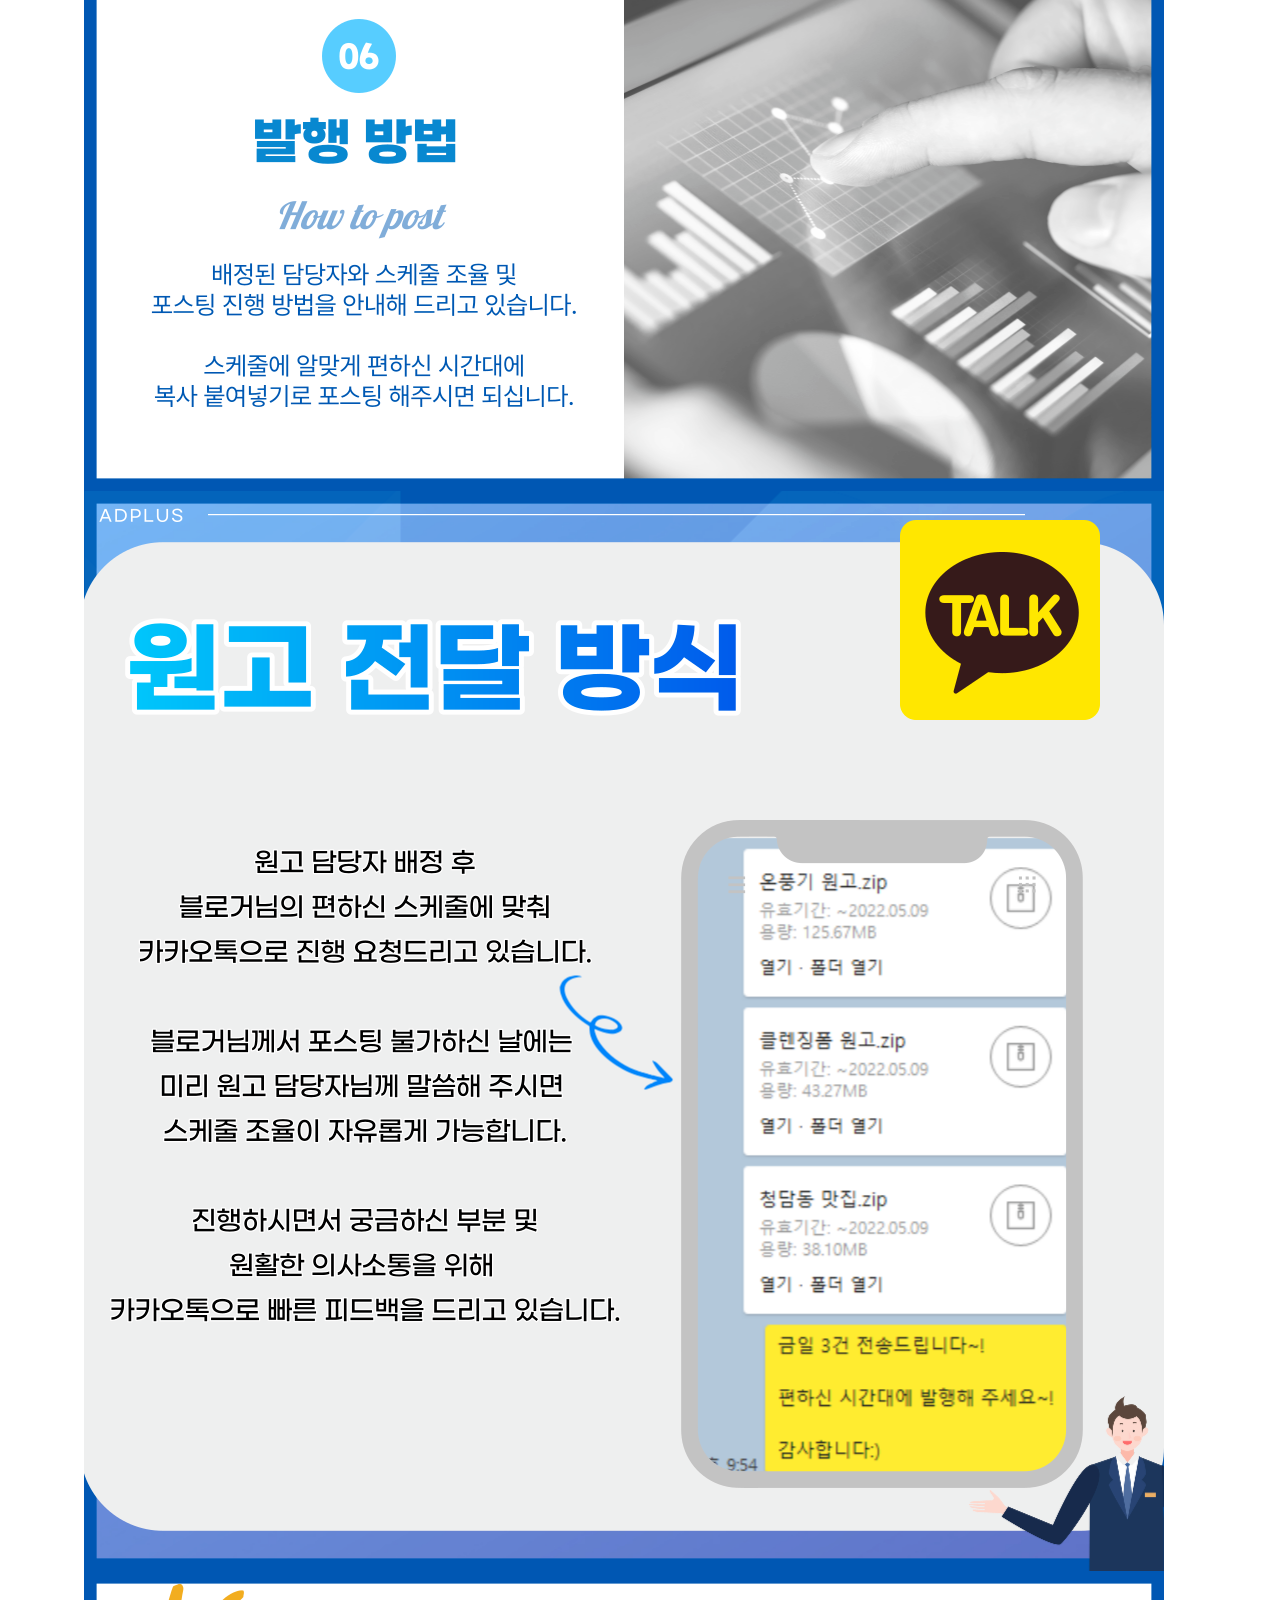
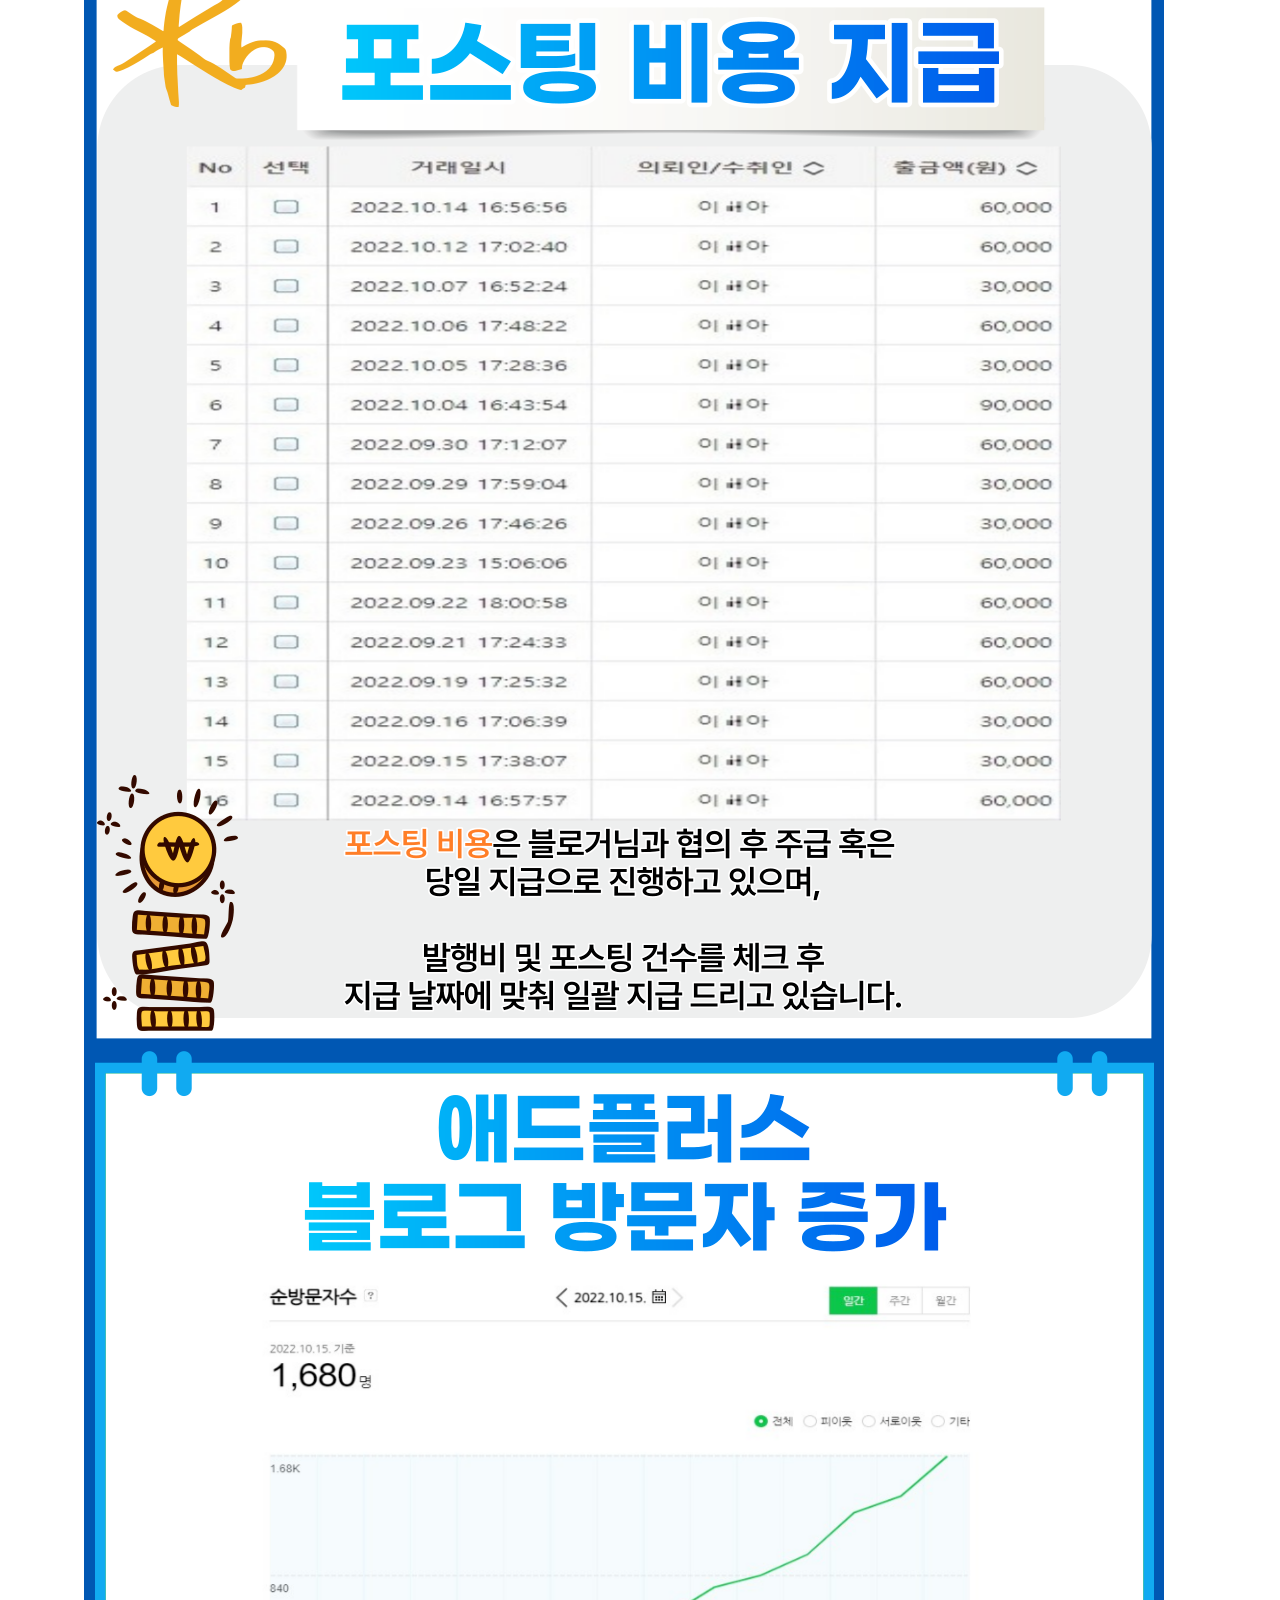
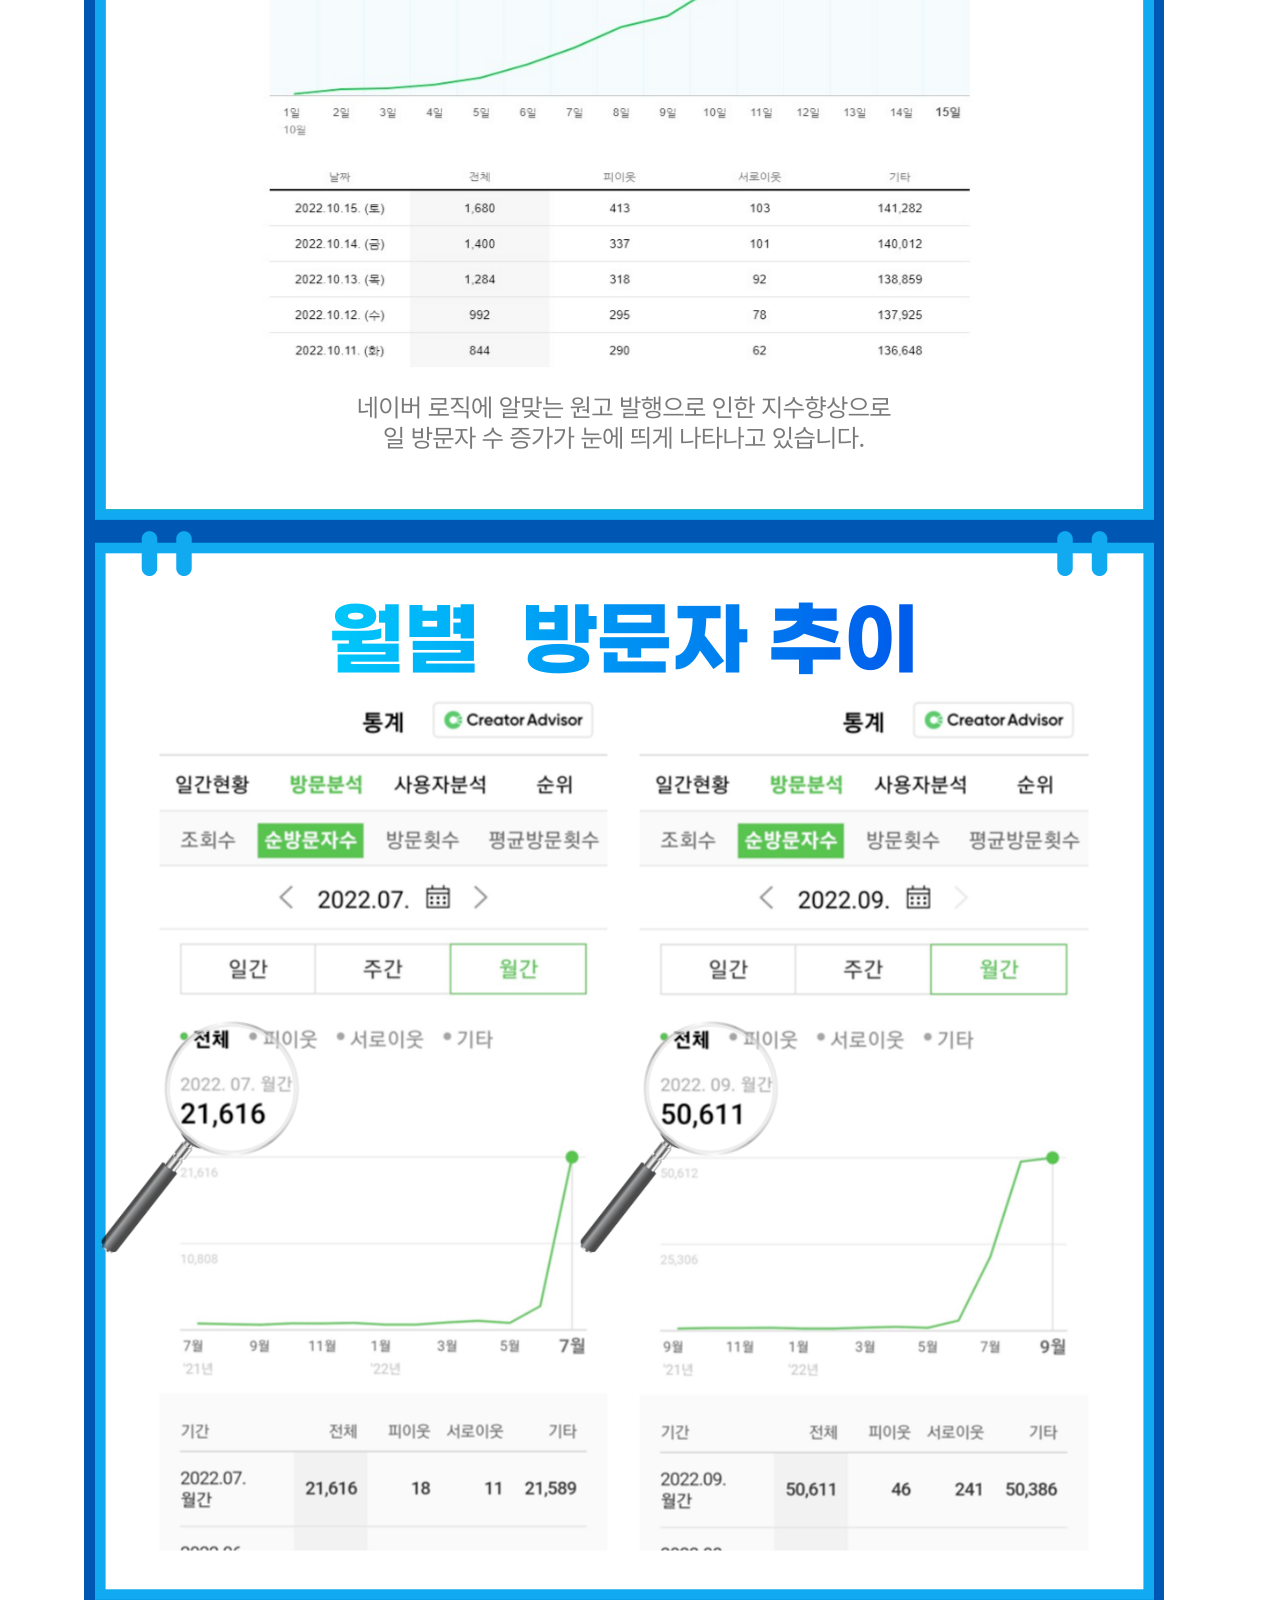
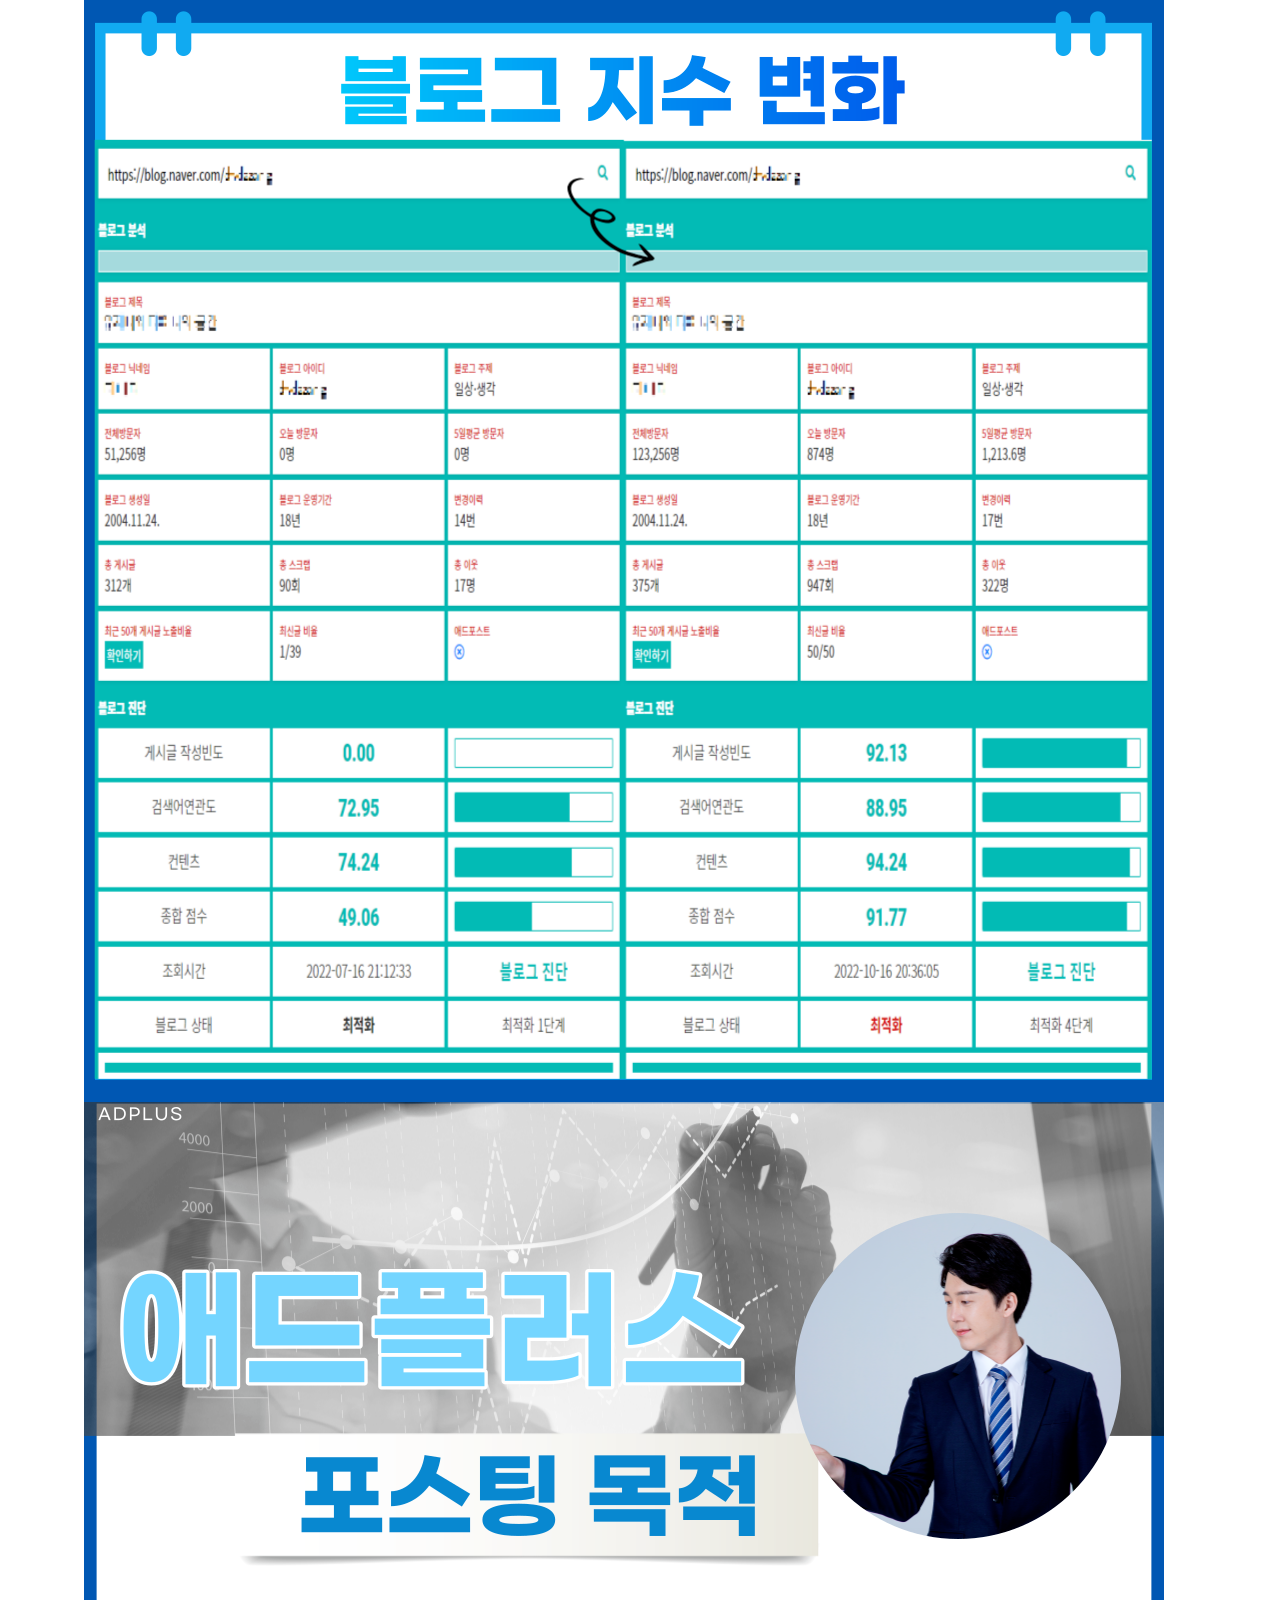
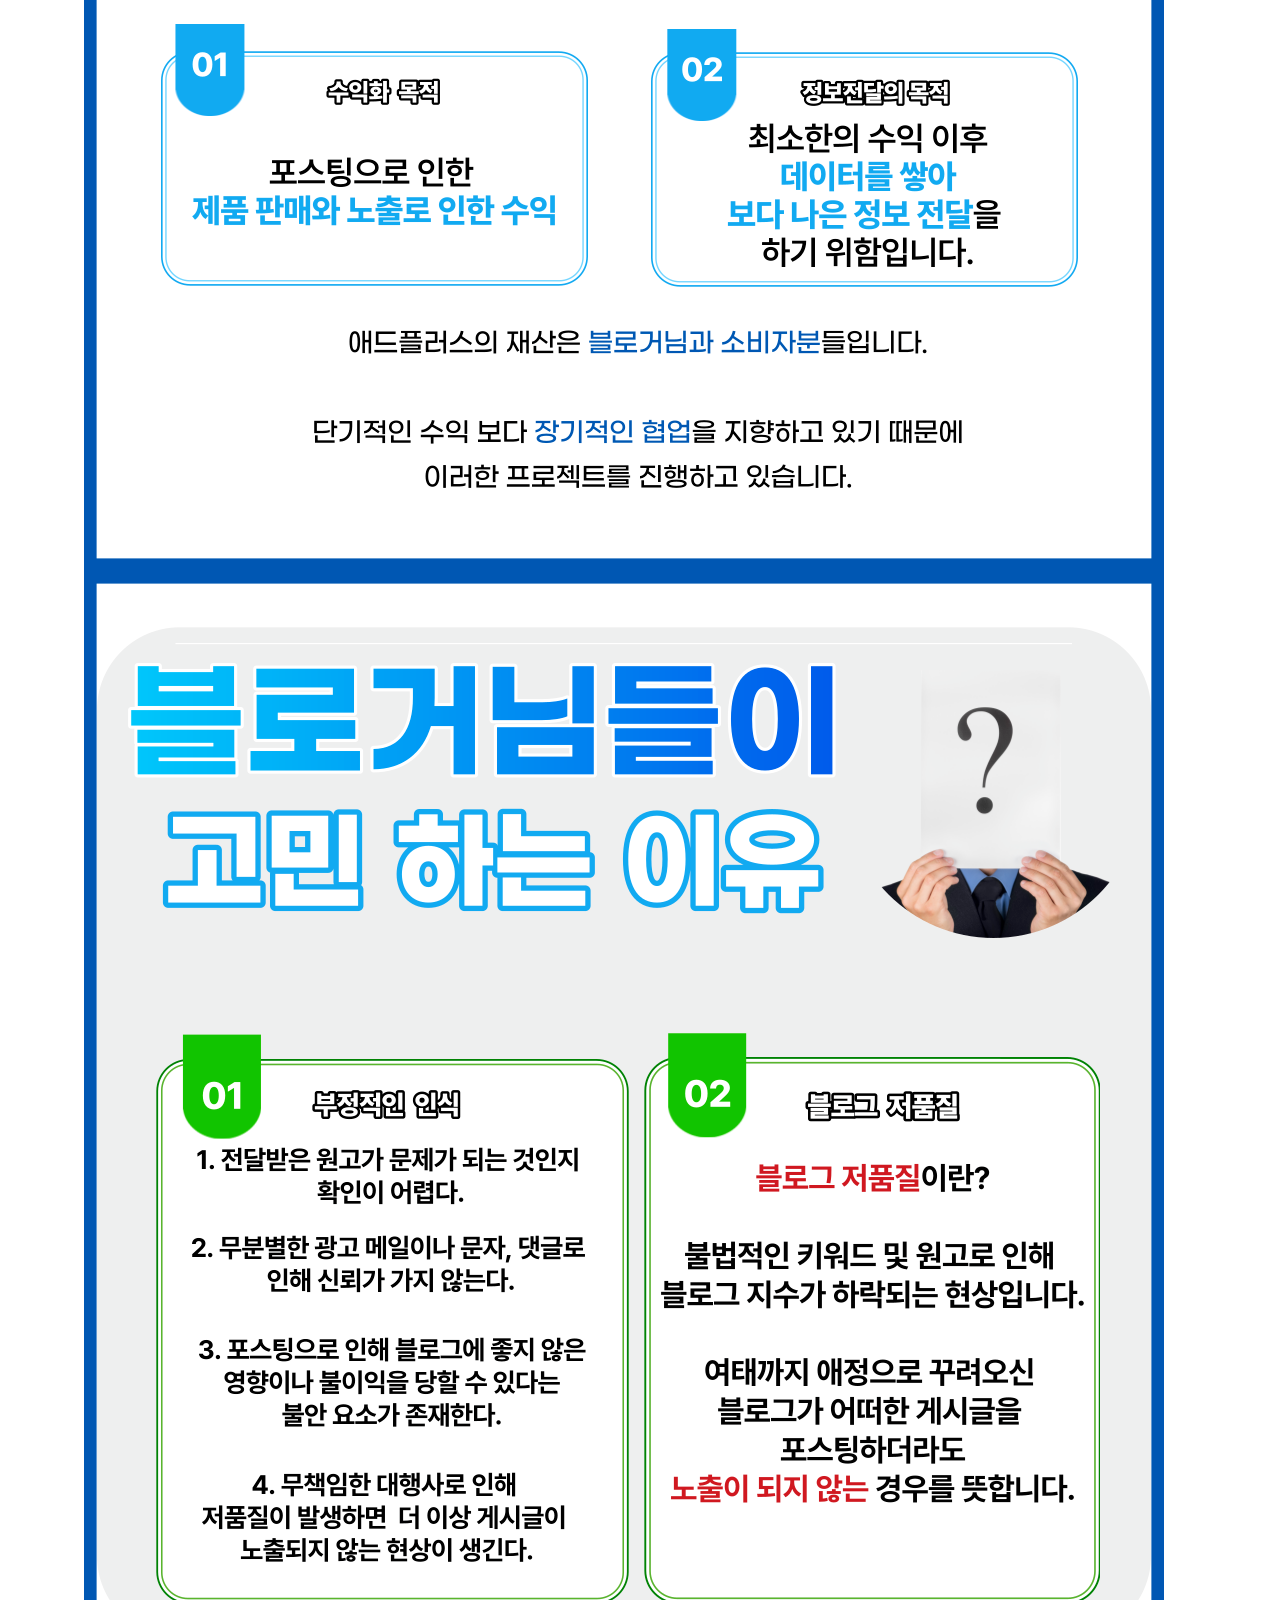
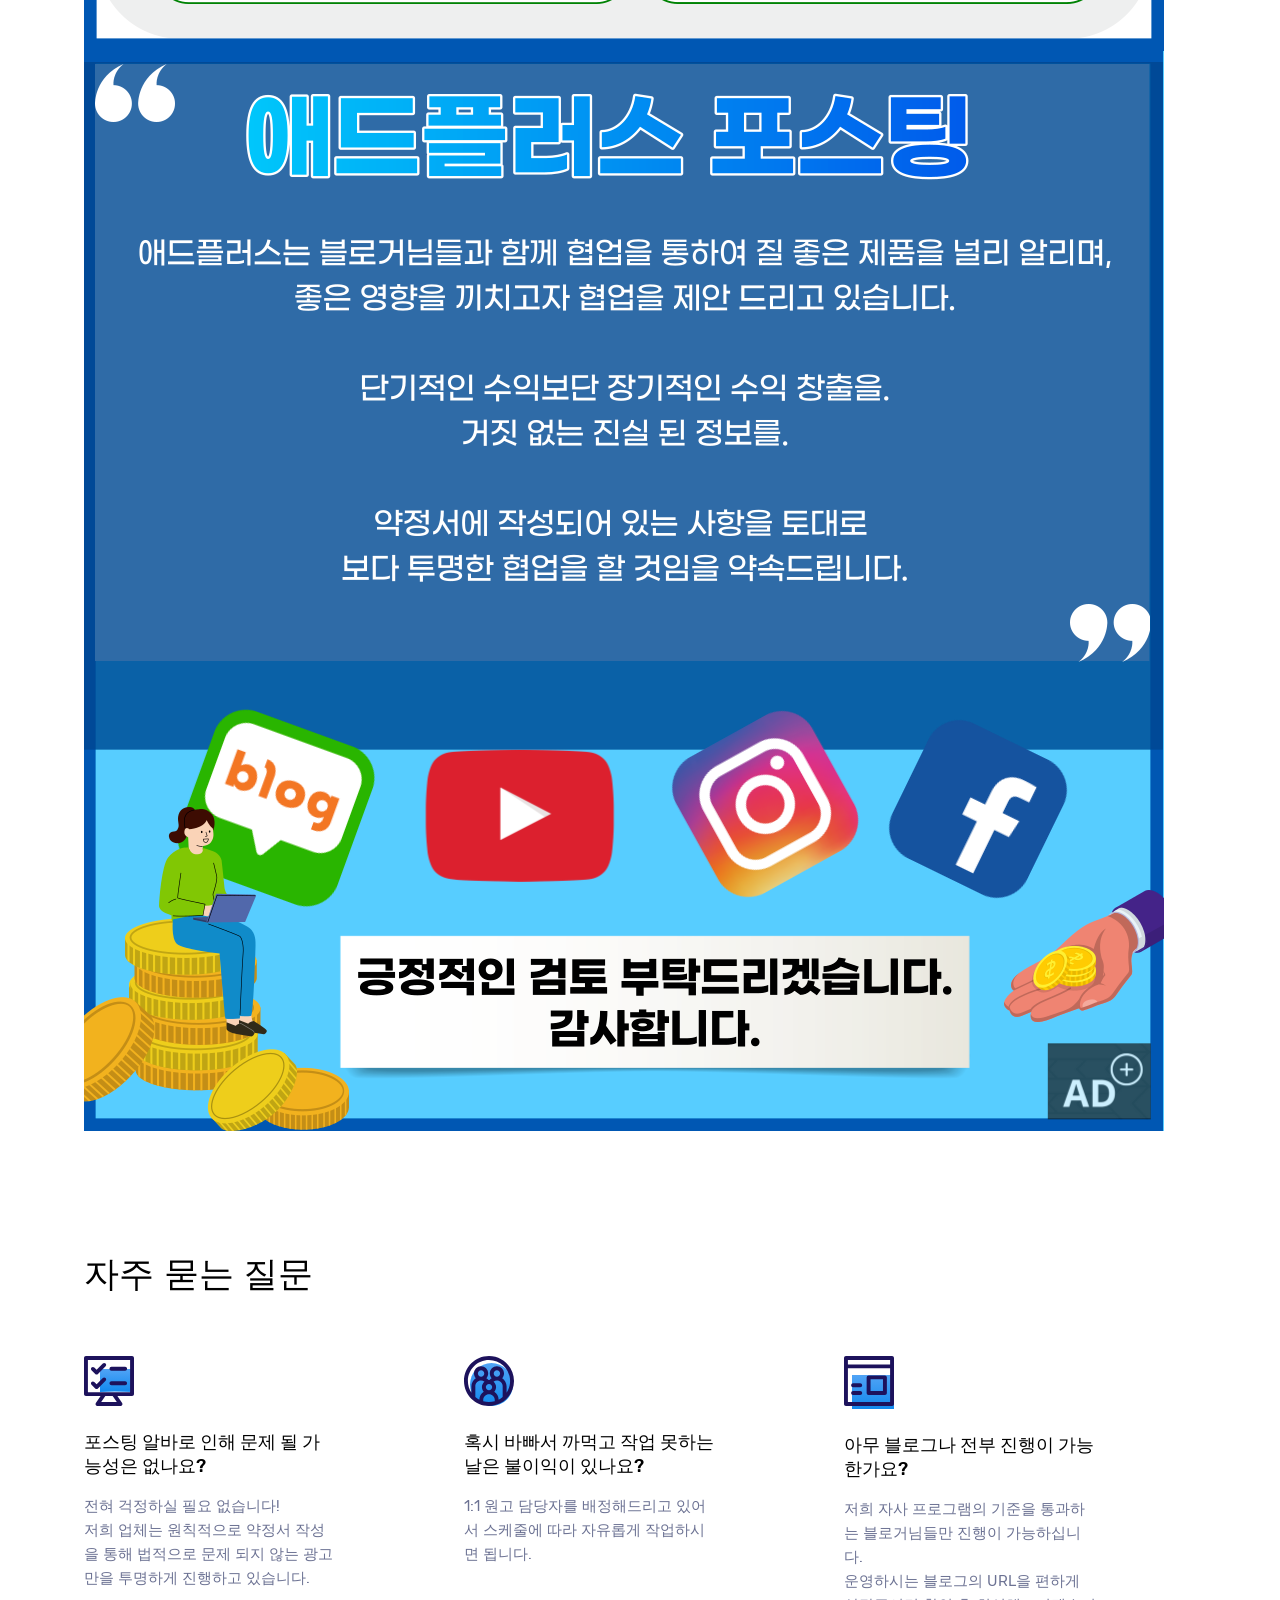
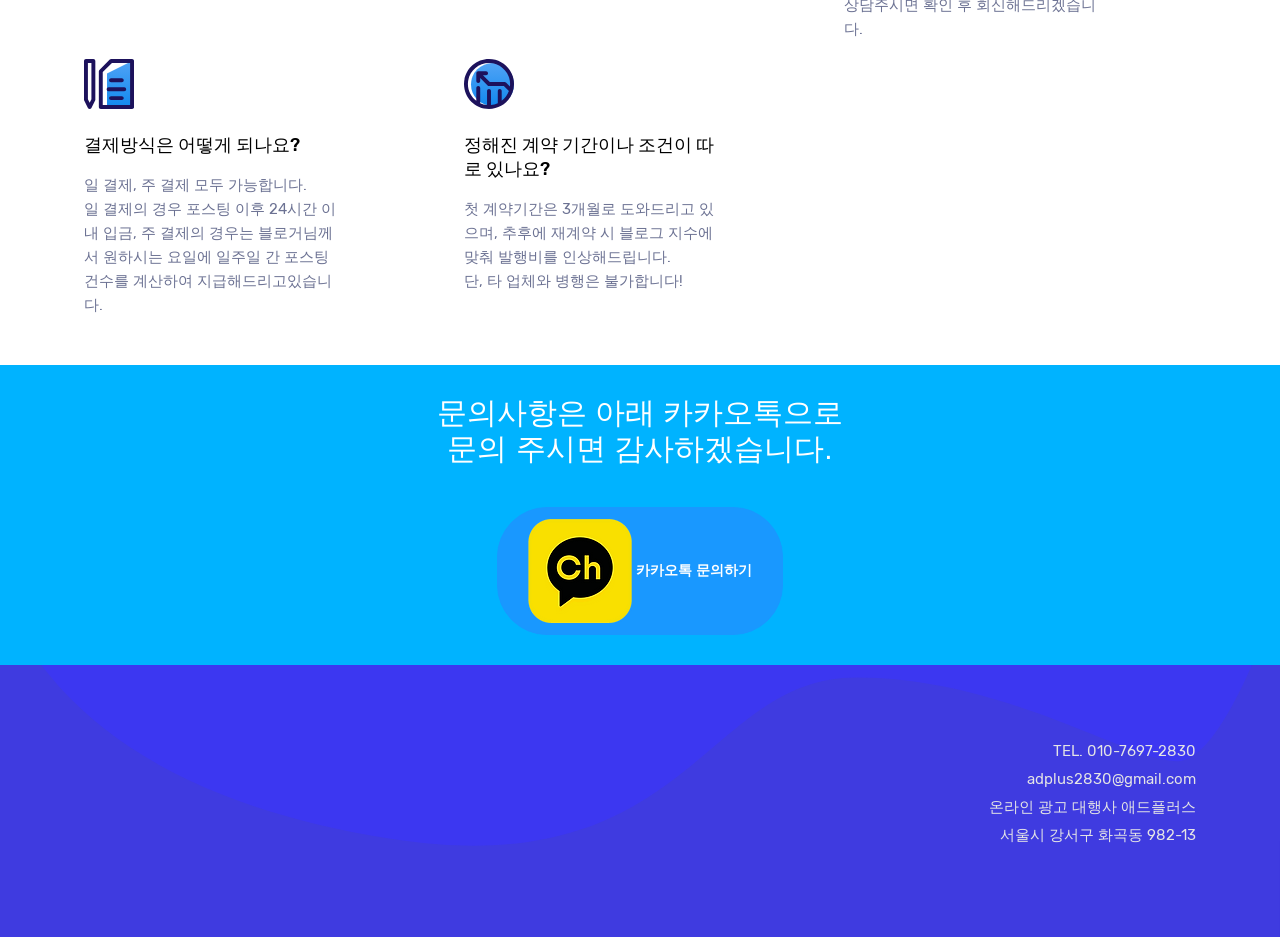
==== commit d254d62e: "v" ====
--- a/index.html
+++ b/index.html
@@ -4,7 +4,7 @@
 		<!-- Required meta tags --> 
 		<meta charset="utf-8">
 		<meta name="viewport" content="width=device-width, initial-scale=1, shrink-to-fit=no">
-		<title>믿음 가는 선택, AD PLUS+</title>
+		<title>애드플러스</title>
 		<link rel="stylesheet" href="vendors/mdi/css/materialdesignicons.min.css">
 		<link rel="stylesheet" href="vendors/owl.carousel/css/owl.carousel.css">
 		<link rel="stylesheet" href="vendors/owl.carousel/css/owl.theme.default.min.css">
@@ -12,6 +12,10 @@
 		<link rel="stylesheet" href="vendors/jquery-flipster/css/jquery.flipster.css">
 		<link rel="stylesheet" href="css/style.css">
 		<link rel="shortcut icon" href="images/favicon.png" />
+		<meta property="og:type" content="website" /> 
+		<meta property="og:image" content="./imgs/pv.png" /> 
+		<meta property="og:title" content="애드플러스" />
+		<meta property="og:description" content="바이럴 마케팅 전문회사" /> 
 	</head>
 	<body data-spy="scroll" data-target=".navbar" data-offset="50">
 		<!--
@@ -69,7 +73,7 @@
 											블로그 포스팅 알바를 하려 한다면?<br/>
 											믿을 수 있는 파트너와 함께하세요!
 										</p>
-										<a href="http://pf.kakao.com/_BjbVxj" class="btn btn-secondary mt-3" style="font-family: 맑은 고딕,malgun gothic,apple sd gothic neo,applegothic,sans-serif;">카카오톡 상담받기</a>
+										<a href="http://pf.kakao.com/_BjbVxj" target="_blank" rel="noreferrer noopener" class="btn btn-secondary mt-3" style="font-family: 맑은 고딕,malgun gothic,apple sd gothic neo,applegothic,sans-serif;">카카오톡 상담받기</a>
 									</div>
 									<div class="mt-5 mt-lg-0">
 										<img src="images/group.png" alt="marsmello" class="img-fluid" data-aos="zoom-in-up">
@@ -210,72 +214,44 @@
 				</div>
 			</section>
 		</div>
+		<section id="banner" class="bg-info" style="padding:30px 0 30px 0;background-color:black;">
+			<div class="container">
+				<div class="row">
+					<div class="col-sm-12">
+						<div class="display-4 text-white" style=" font-family: 맑은 고딕,malgun gothic,apple sd gothic neo,applegothic,sans-serif; text-align:center;">
+							<div class="mb-4">
+								문의사항은 아래 카카오톡으로<br/>
+								문의 주시면 감사하겠습니다.<br/>
+							</div>
+							<div class="">
+								<a href="http://pf.kakao.com/_BjbVxj" target="_blank" rel="noreferrer noopener" class="btn btn-secondary mt-3"><img src="./imgs/kk.png" /> 카카오톡 문의하기</a>
+							</div>
+						</div>
+					</div>
+				</div>
+			</div>
+		</section>
 		<footer class="footer">
 			<div class="footer-top">
-				<!-- <div class="container">
-					<div class="row">
+				<div class="container">
+					<div class="row">
+						<div class="col-sm-6">
+							<div class="row">
+							</div>
+						</div>
 						<div class="col-sm-6">
 							<address>
-								<p>143 castle road 517</p>
-								<p class="mb-4">district, kiyev port south Canada</p>
-								<div class="d-flex align-items-center">
-									<p class="mr-4 mb-0">+3 123 456 789</p>
-									<a href="mailto:info@yourmail.com" class="footer-link">info@yourmail.com</a>
-								</div>
-								<div class="d-flex align-items-center">
-									<p class="mr-4 mb-0">+1 222 345 342</p>
-									<a href="mailto:Marshmallow@yourmail.com" class="footer-link">Marshmallow@yourmail.com</a>
-								</div>
+								<p style="text-align:right;">TEL. 010-7697-2830</p>
+								<p style="text-align:right;">adplus2830@gmail.com</p>
+								<p style="text-align:right;">온라인 광고 대행사 애드플러스</p>
+								<p style="text-align:right;">서울시 강서구 화곡동 982-13</p>
 							</address>
-							<div class="social-icons">
-								<h6 class="footer-title font-weight-bold">
-									Social Share
-								</h6>
-								<div class="d-flex">
-									<a href="#"><i class="mdi mdi-github-circle"></i></a>
-									<a href="#"><i class="mdi mdi-facebook-box"></i></a>
-									<a href="#"><i class="mdi mdi-twitter"></i></a>
-									<a href="#"><i class="mdi mdi-dribbble"></i></a>
-								</div>
-							</div>
-						</div>
-						<div class="col-sm-6">
-							<div class="row">
-								<div class="col-sm-4">
-									<h6 class="footer-title">Social Share</h6>
-									<ul class="list-footer">
-										<li><a href="#" class="footer-link">Home</a></li>
-										<li><a href="#" class="footer-link">About</a></li>
-										<li><a href="#" class="footer-link">Services</a></li>
-										<li><a href="#" class="footer-link">Portfolio</a></li>
-										<li><a href="#" class="footer-link">Contact</a></li>
-									</ul>
-								</div>
-								<div class="col-sm-4">
-									<h6 class="footer-title">Product</h6>
-									<ul class="list-footer">
-										<li><a href="#" class="footer-link">Digital Marketing</a></li>
-										<li><a href="#" class="footer-link">Web Development</a></li>
-										<li><a href="#" class="footer-link">App Development</a></li>
-										<li><a href="#" class="footer-link">Design</a></li>
-									</ul>
-								</div>
-								<div class="col-sm-4">
-									<h6 class="footer-title">Company</h6>
-									<ul class="list-footer">
-										<li><a href="#" class="footer-link">Partners</a></li>
-										<li><a href="#" class="footer-link">Investors</a></li>
-										<li><a href="#" class="footer-link">Partners</a></li>
-										<li><a href="#" class="footer-link">FAQ</a></li>
-									</ul>
-								</div>
-							</div>
-						</div>
-					</div>
-				</div> -->
+						</div>
+					</div>
+				</div>
 			</div>
-			<div class="footer-bottom">
-				<!-- <div class="container">
+			<!-- <div class="footer-bottom">
+				<div class="container">
 					<div class="d-flex justify-content-between align-items-center">
 						<div class="d-flex align-items-center">
 							<img src="images/logo.svg" alt="logo" class="mr-3">
@@ -289,8 +265,8 @@
 							</div>
 						</div>
 					</div>
-				</div> -->
-			</div>
+				</div>
+			</div> -->
 		</footer>
 		<script src="vendors/base/vendor.bundle.base.js"></script>
 		<script src="vendors/owl.carousel/js/owl.carousel.js"></script>
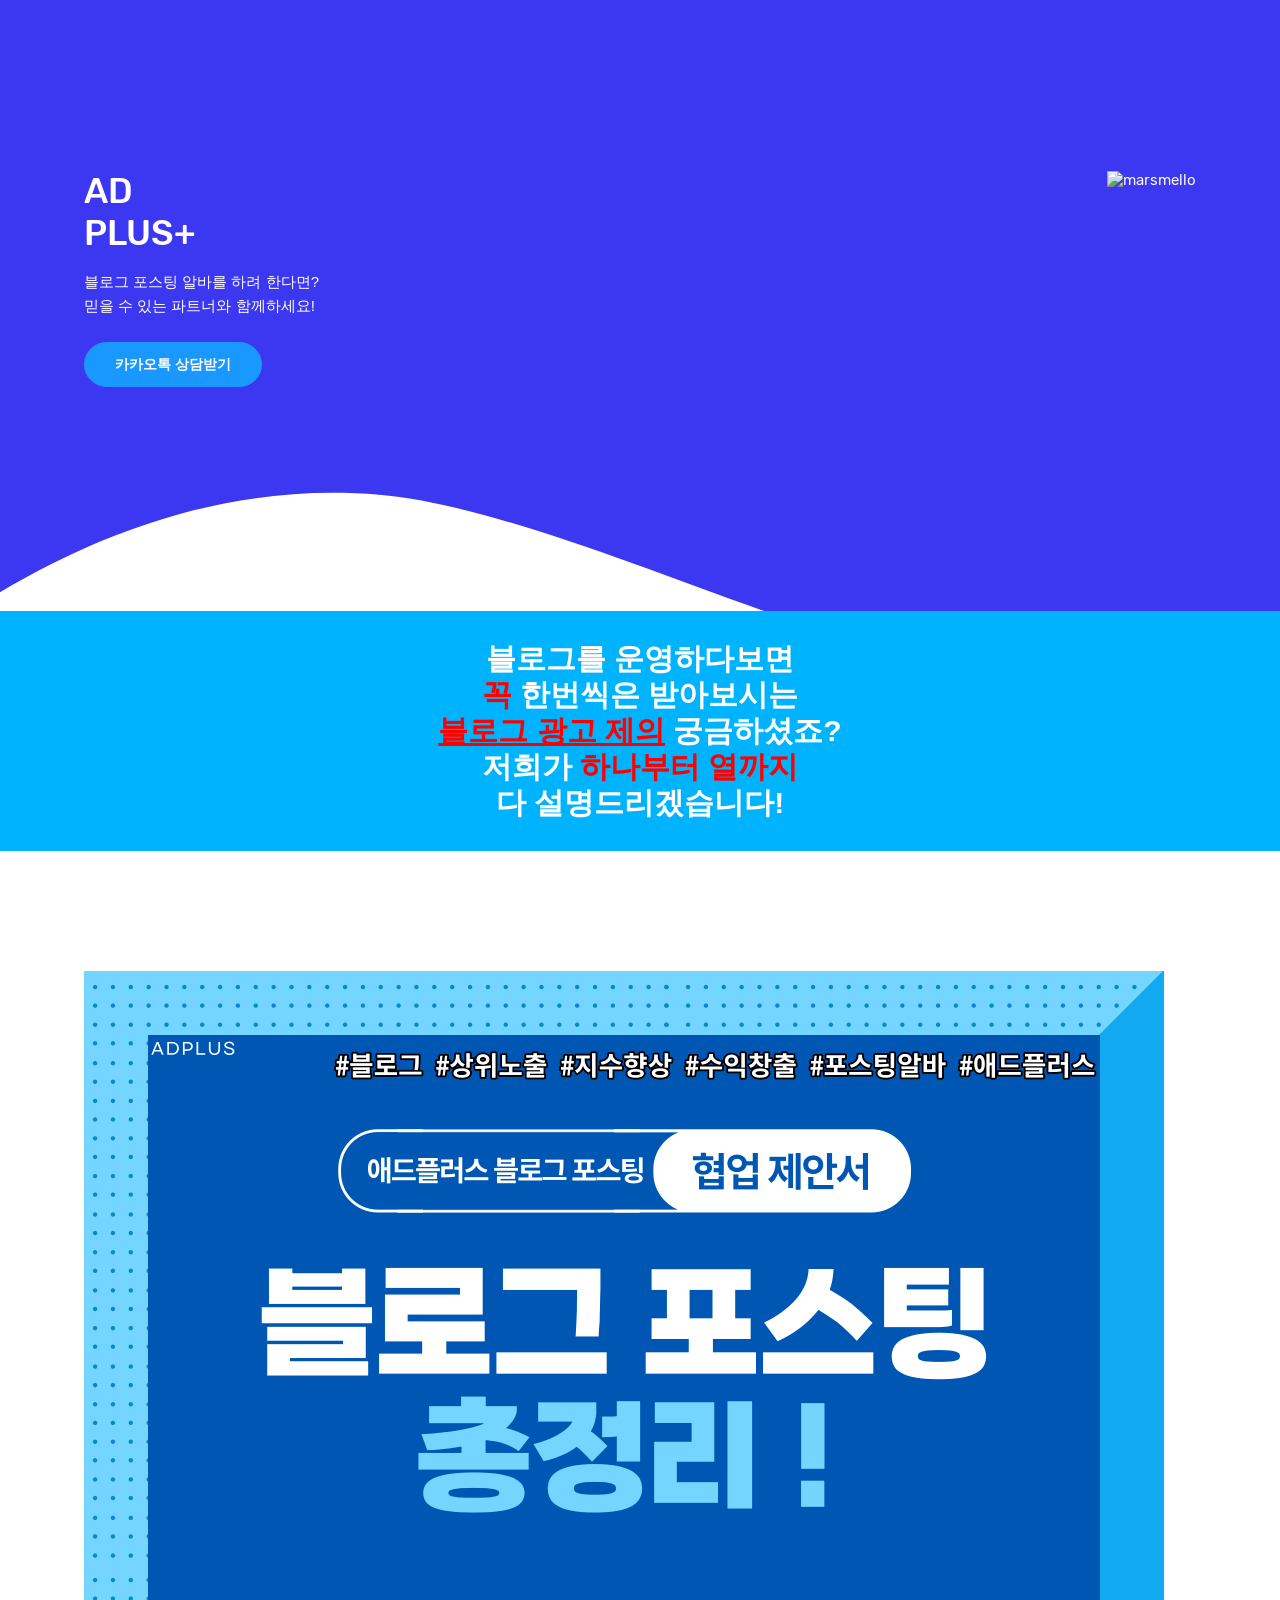
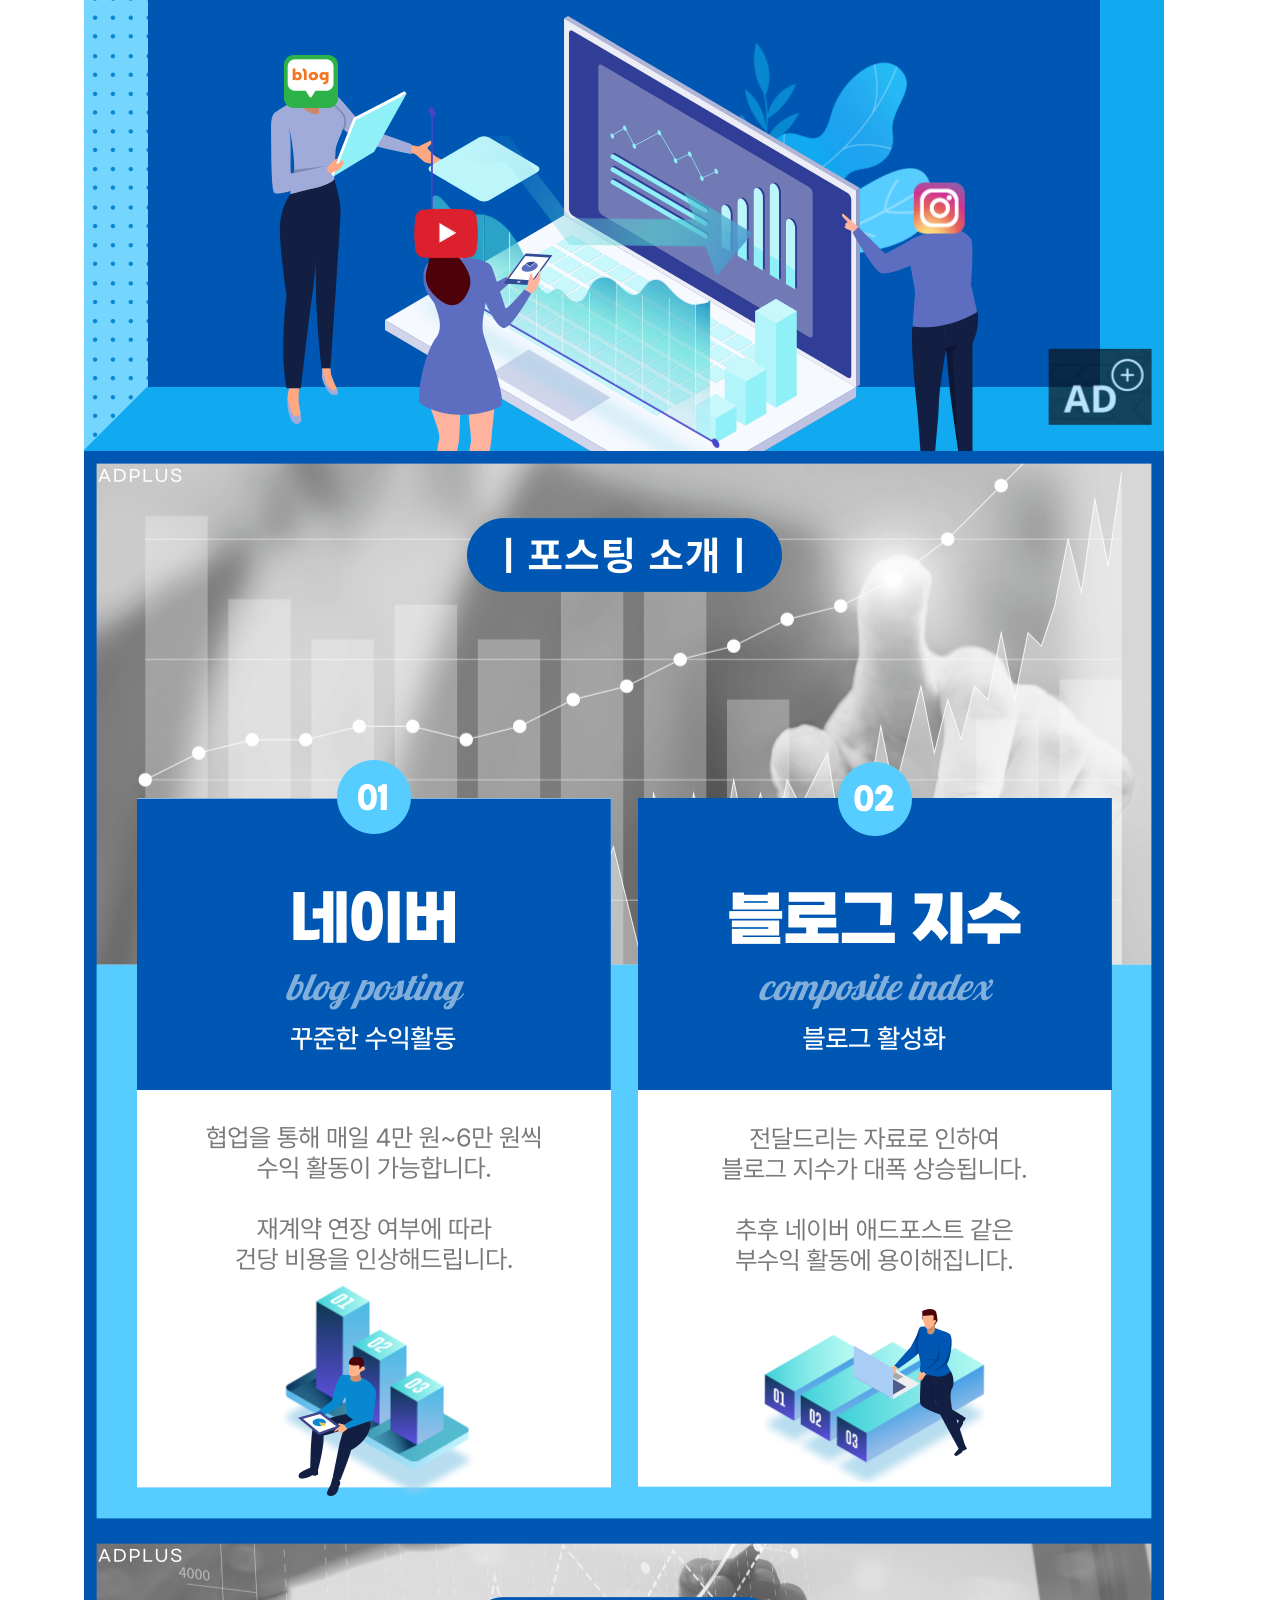
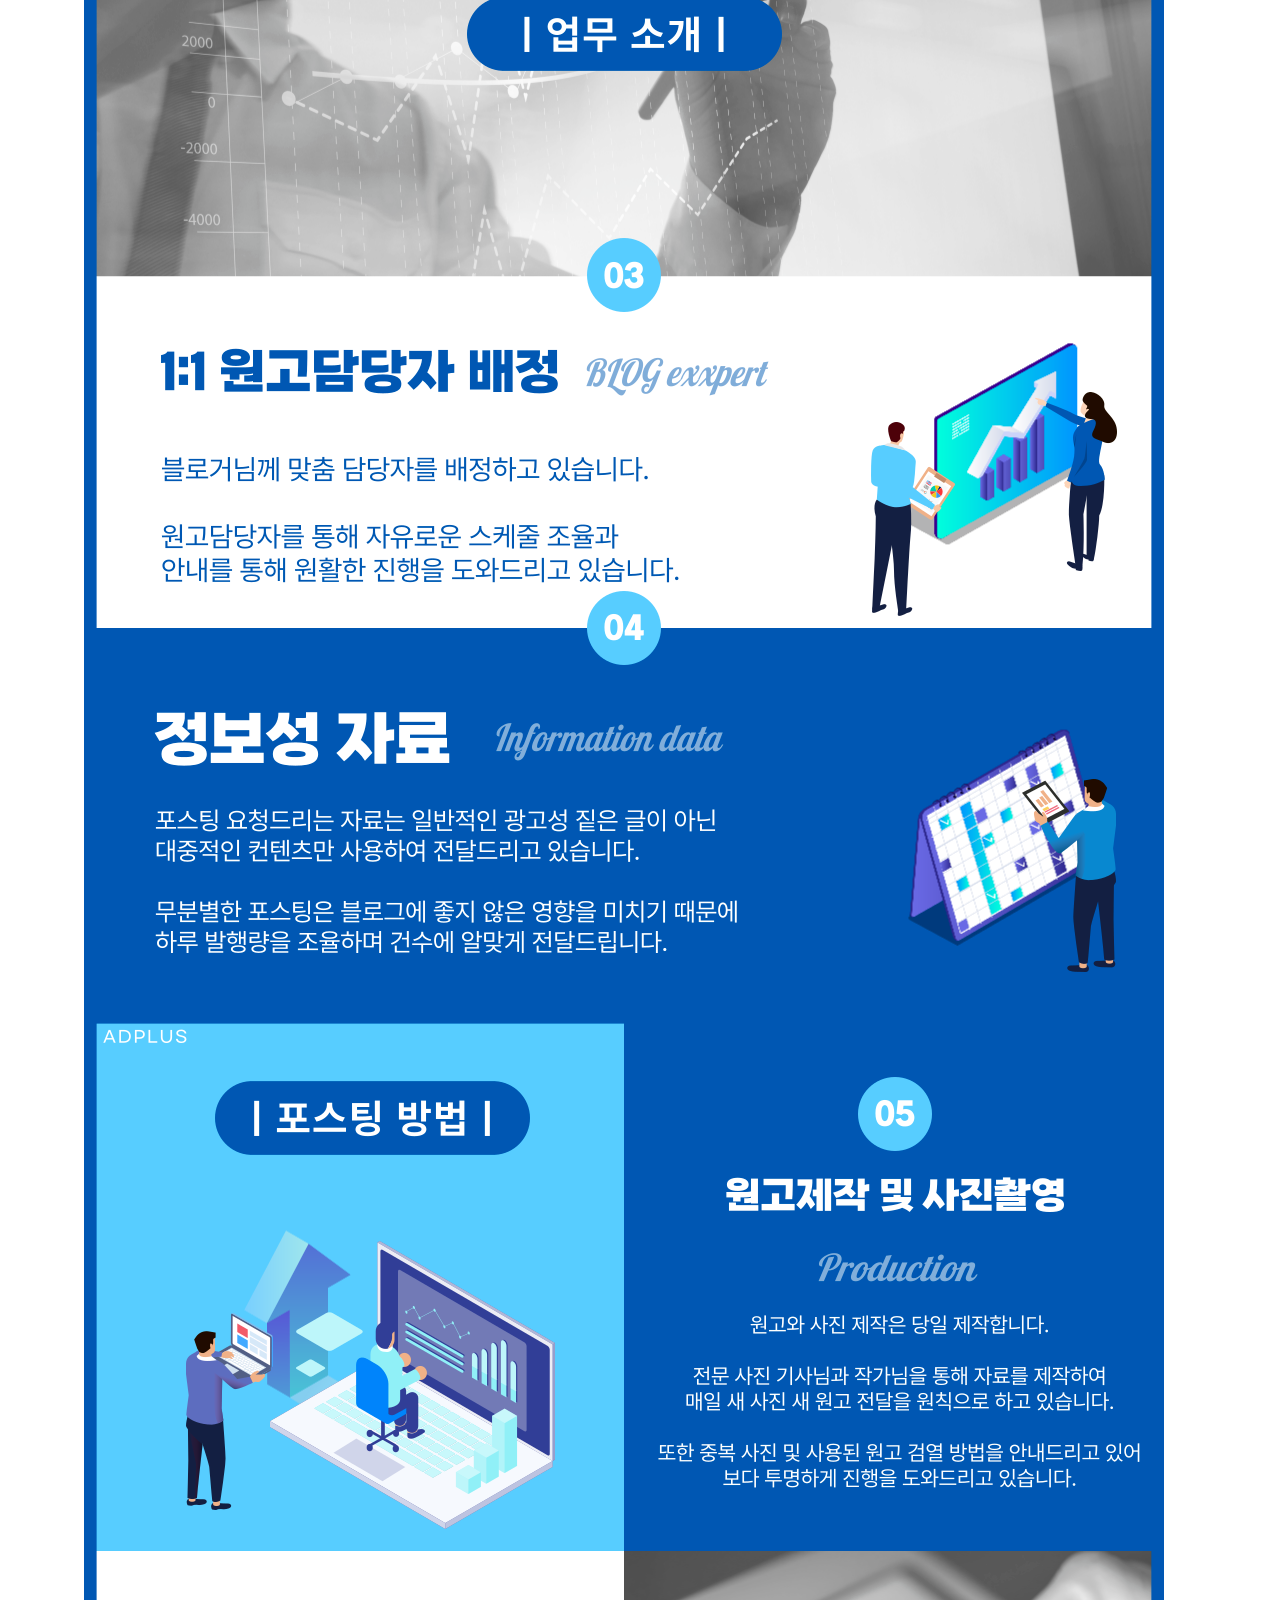
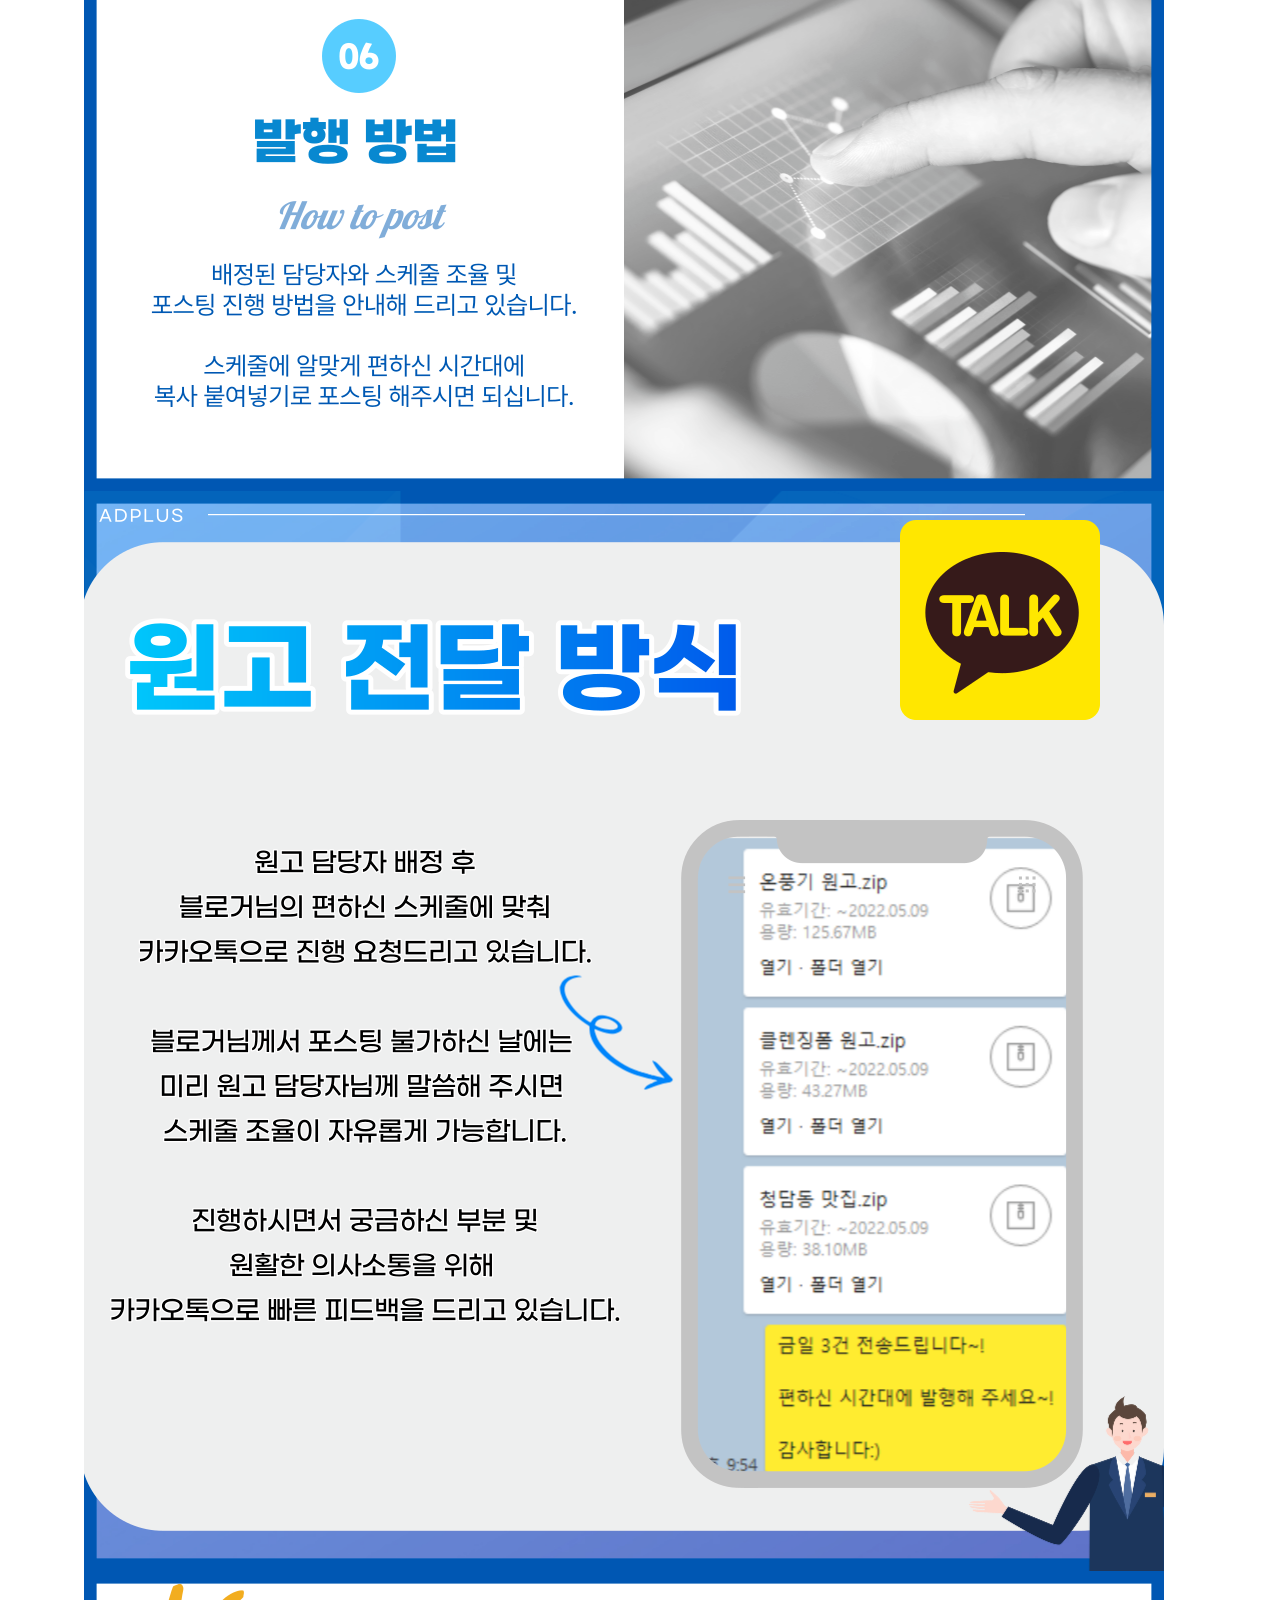
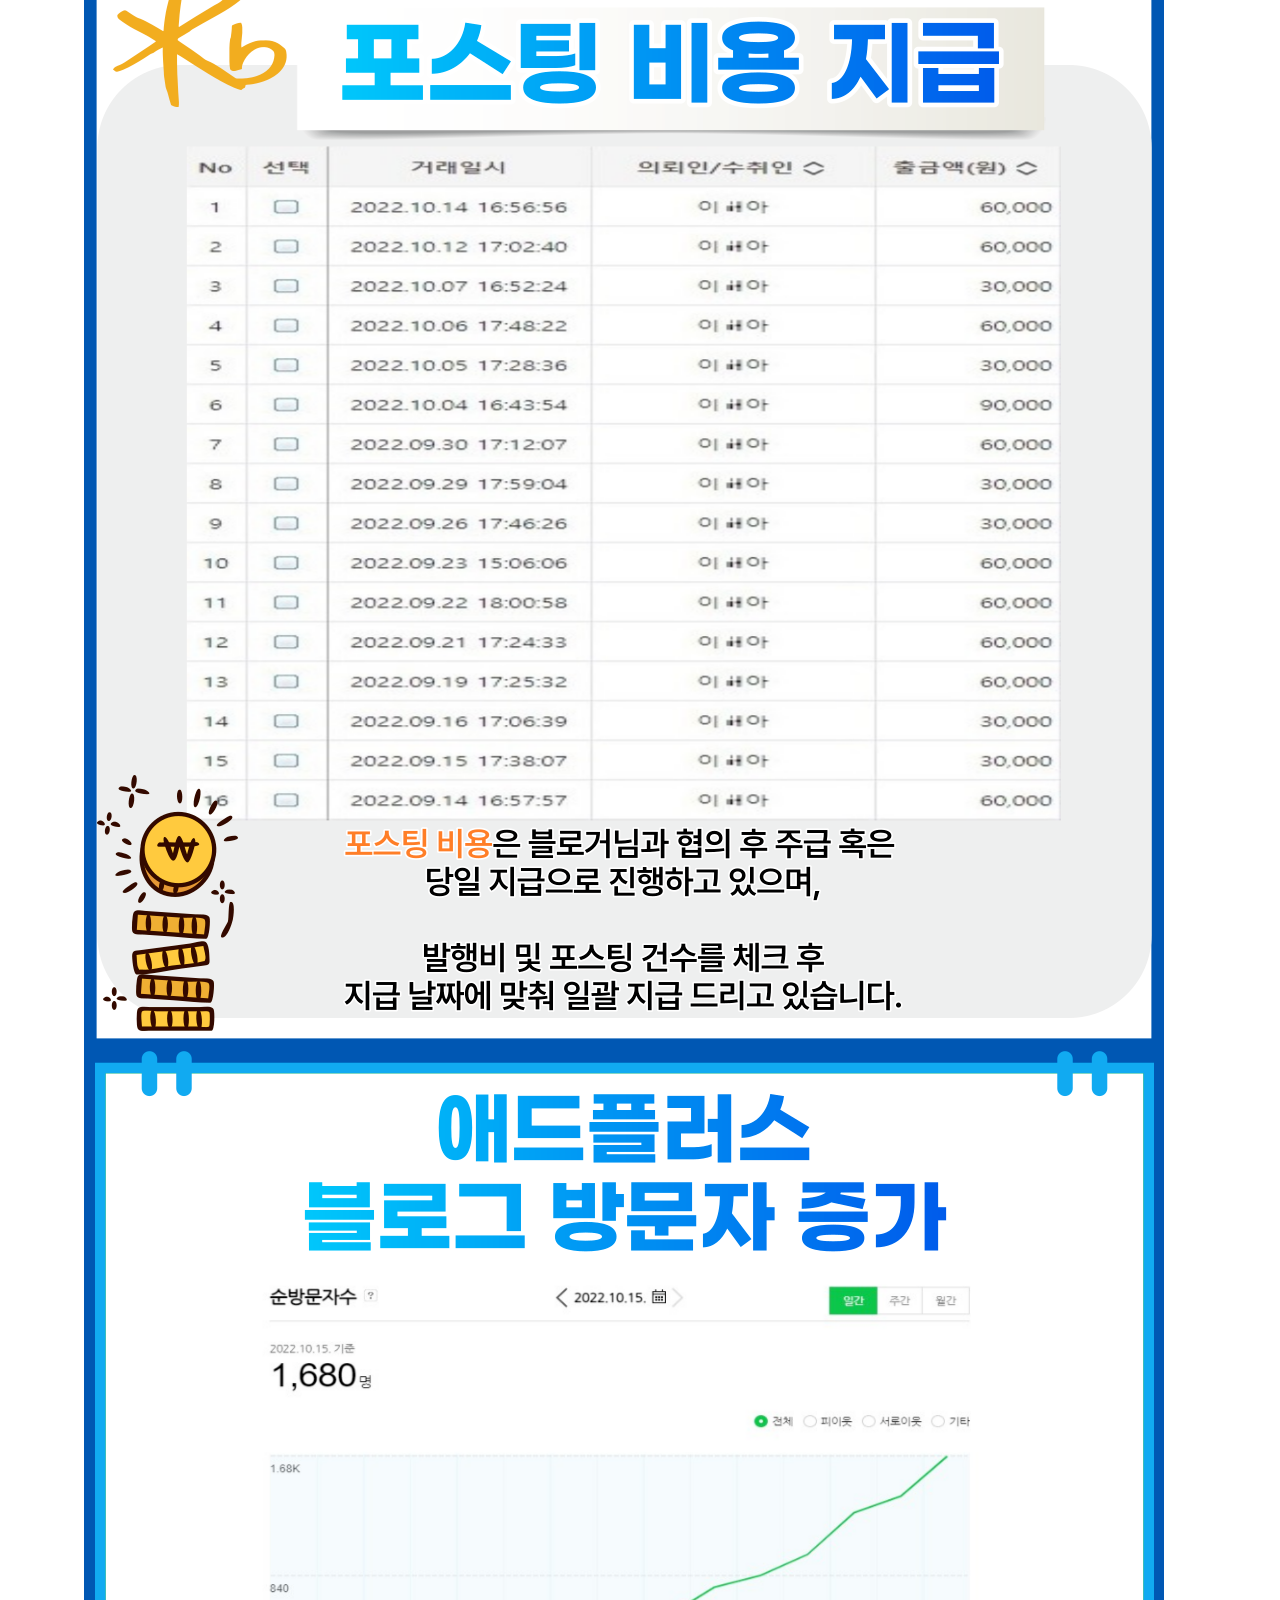
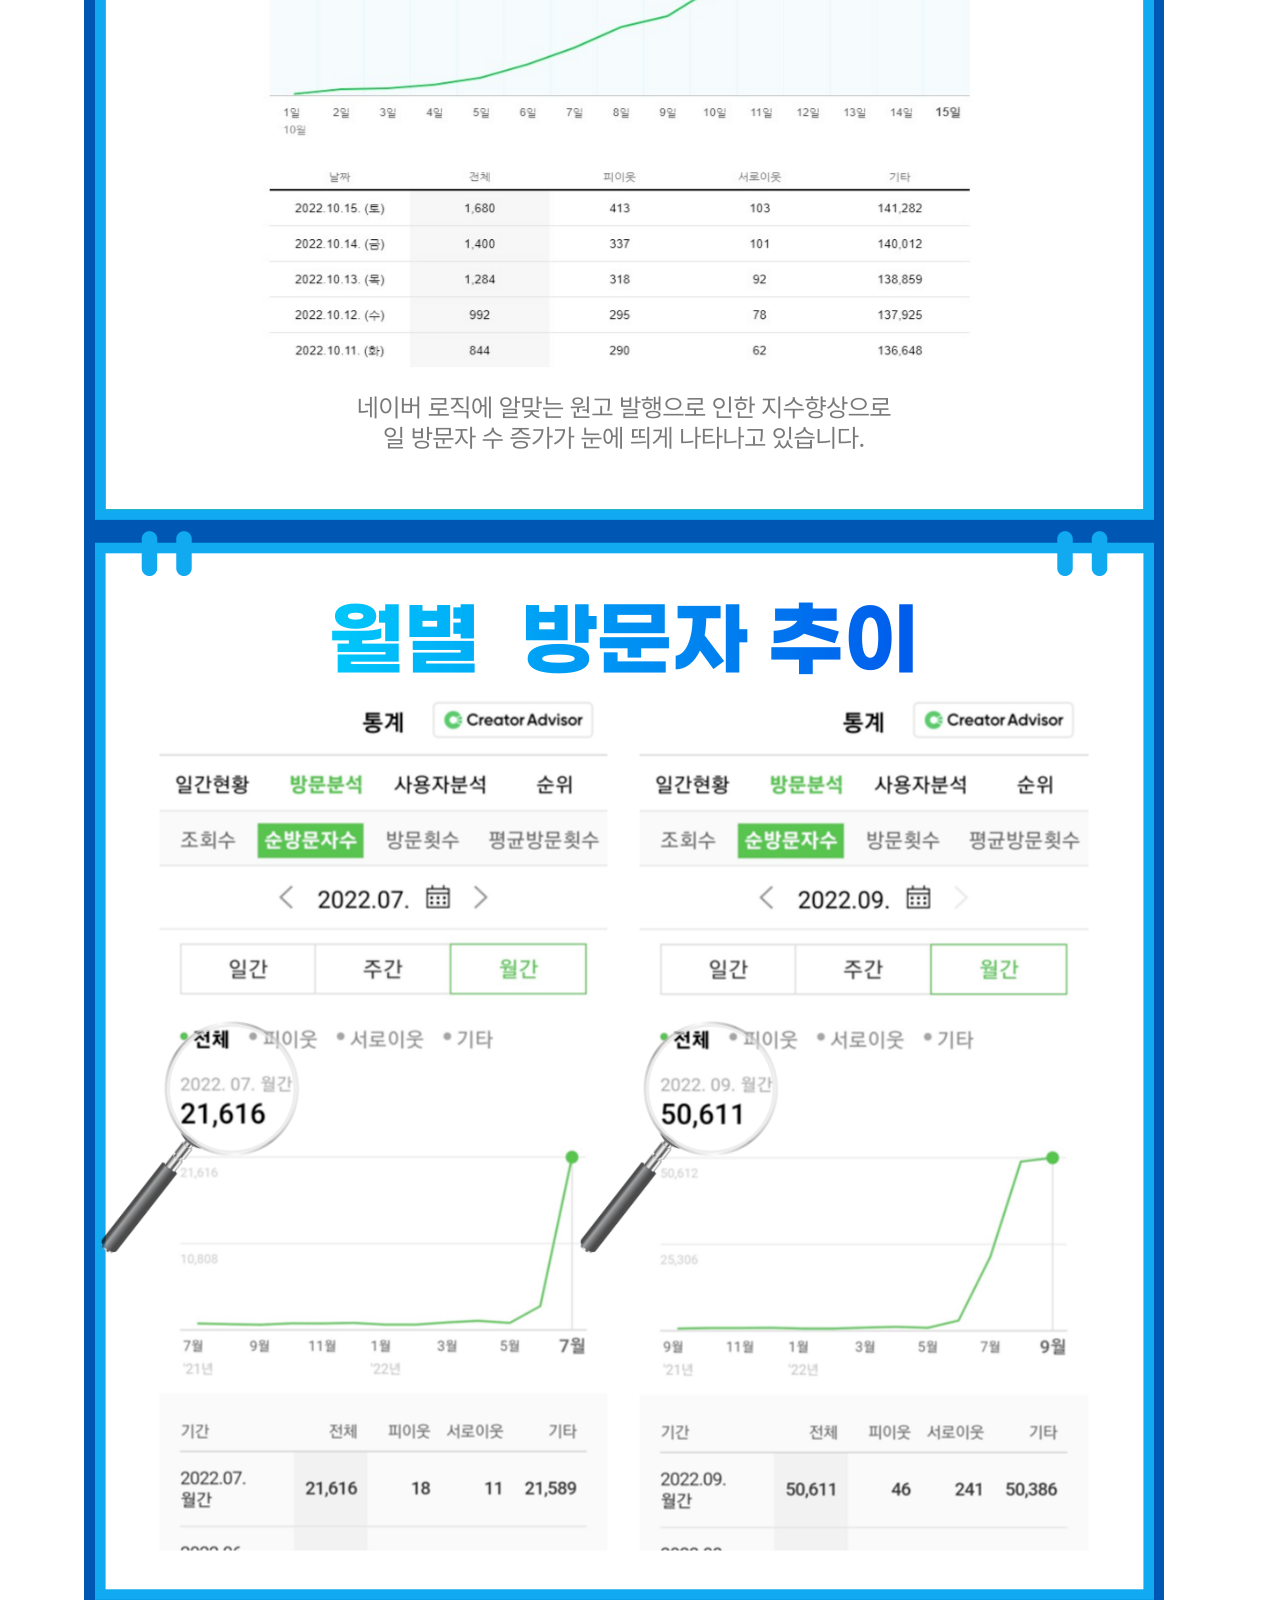
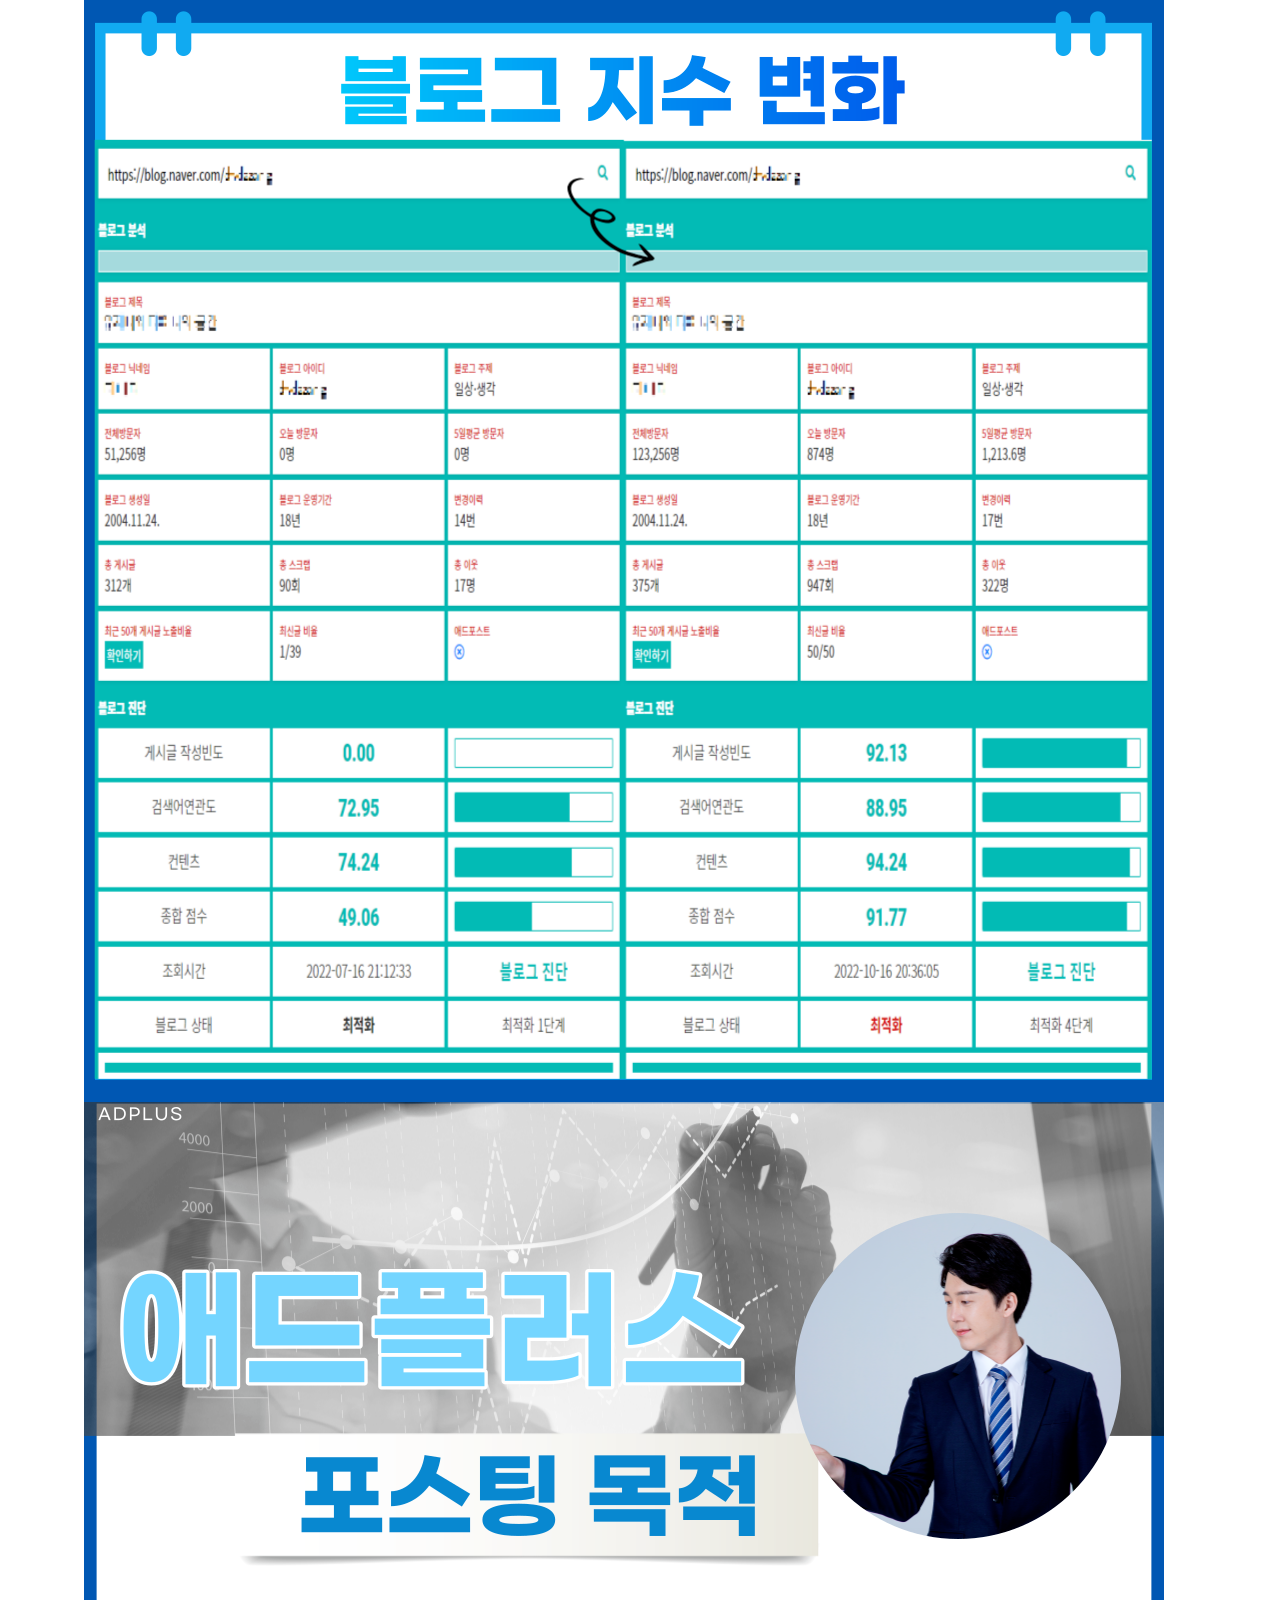
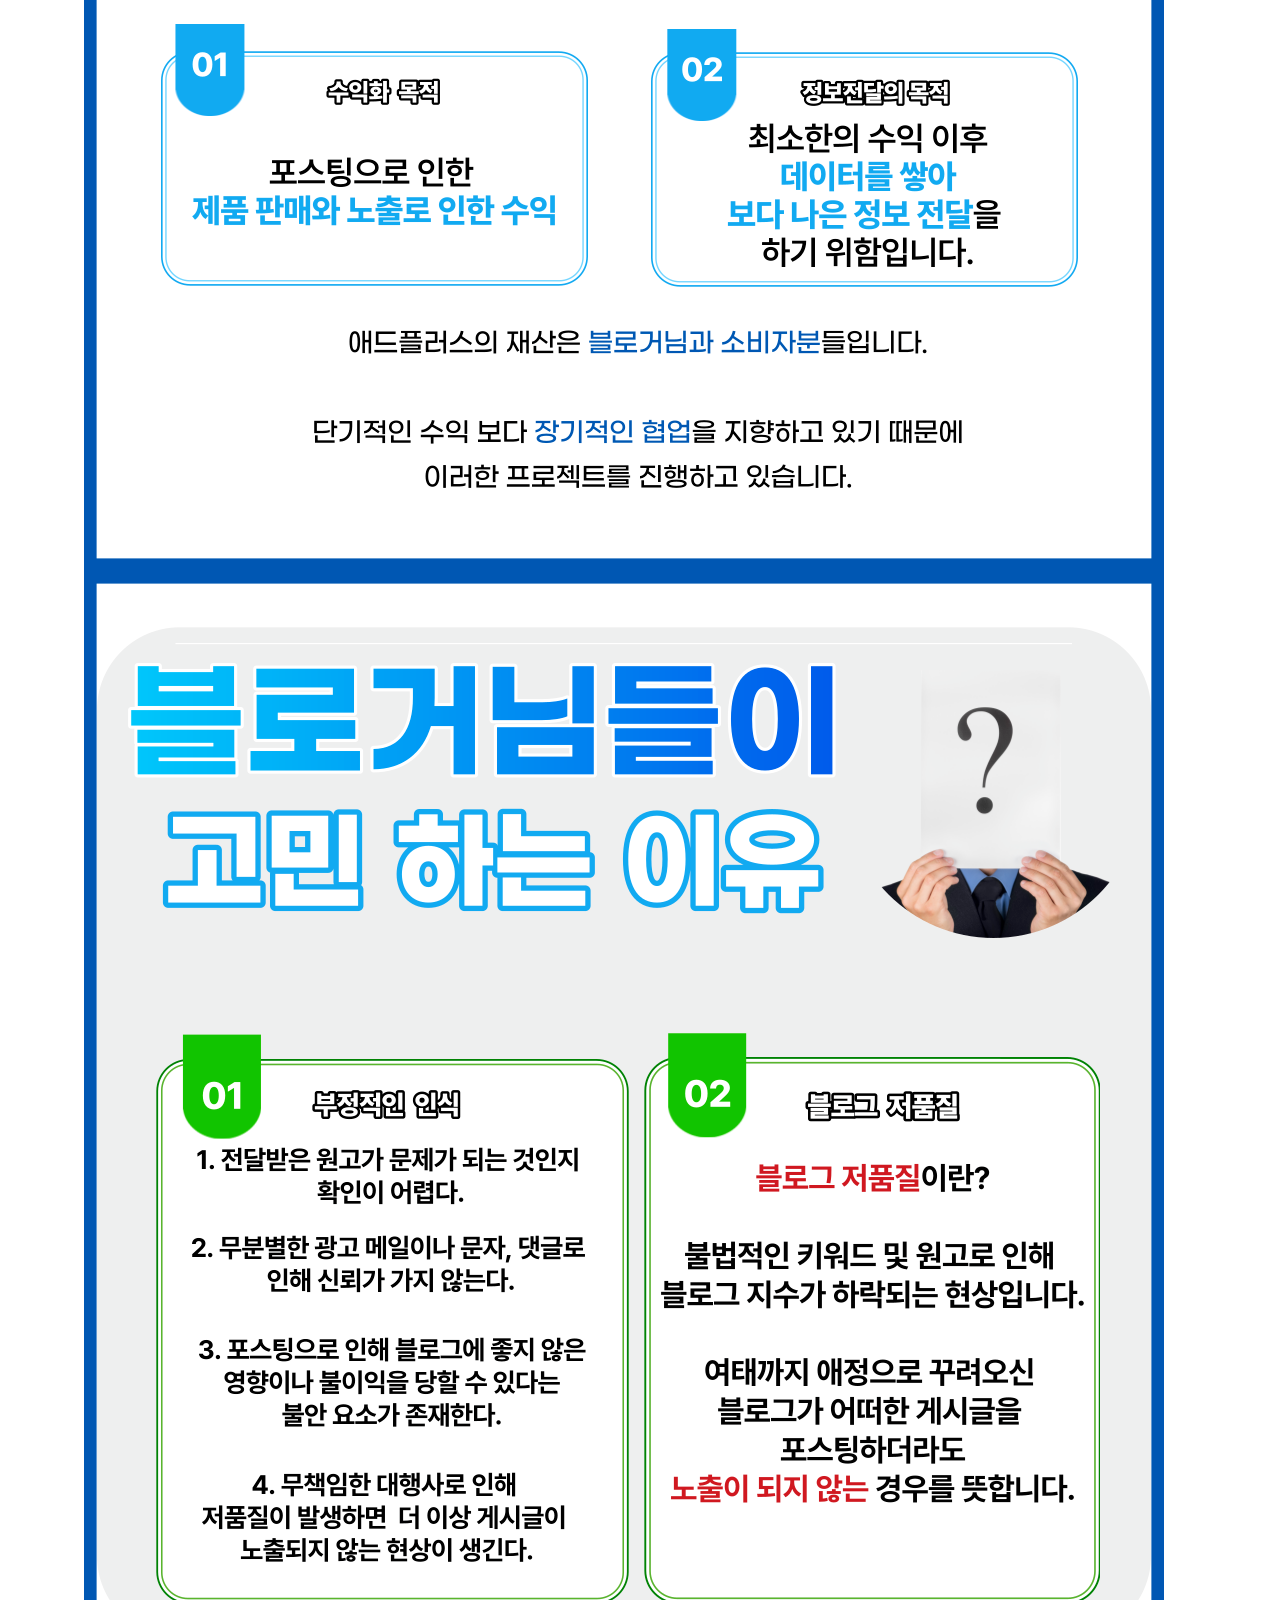
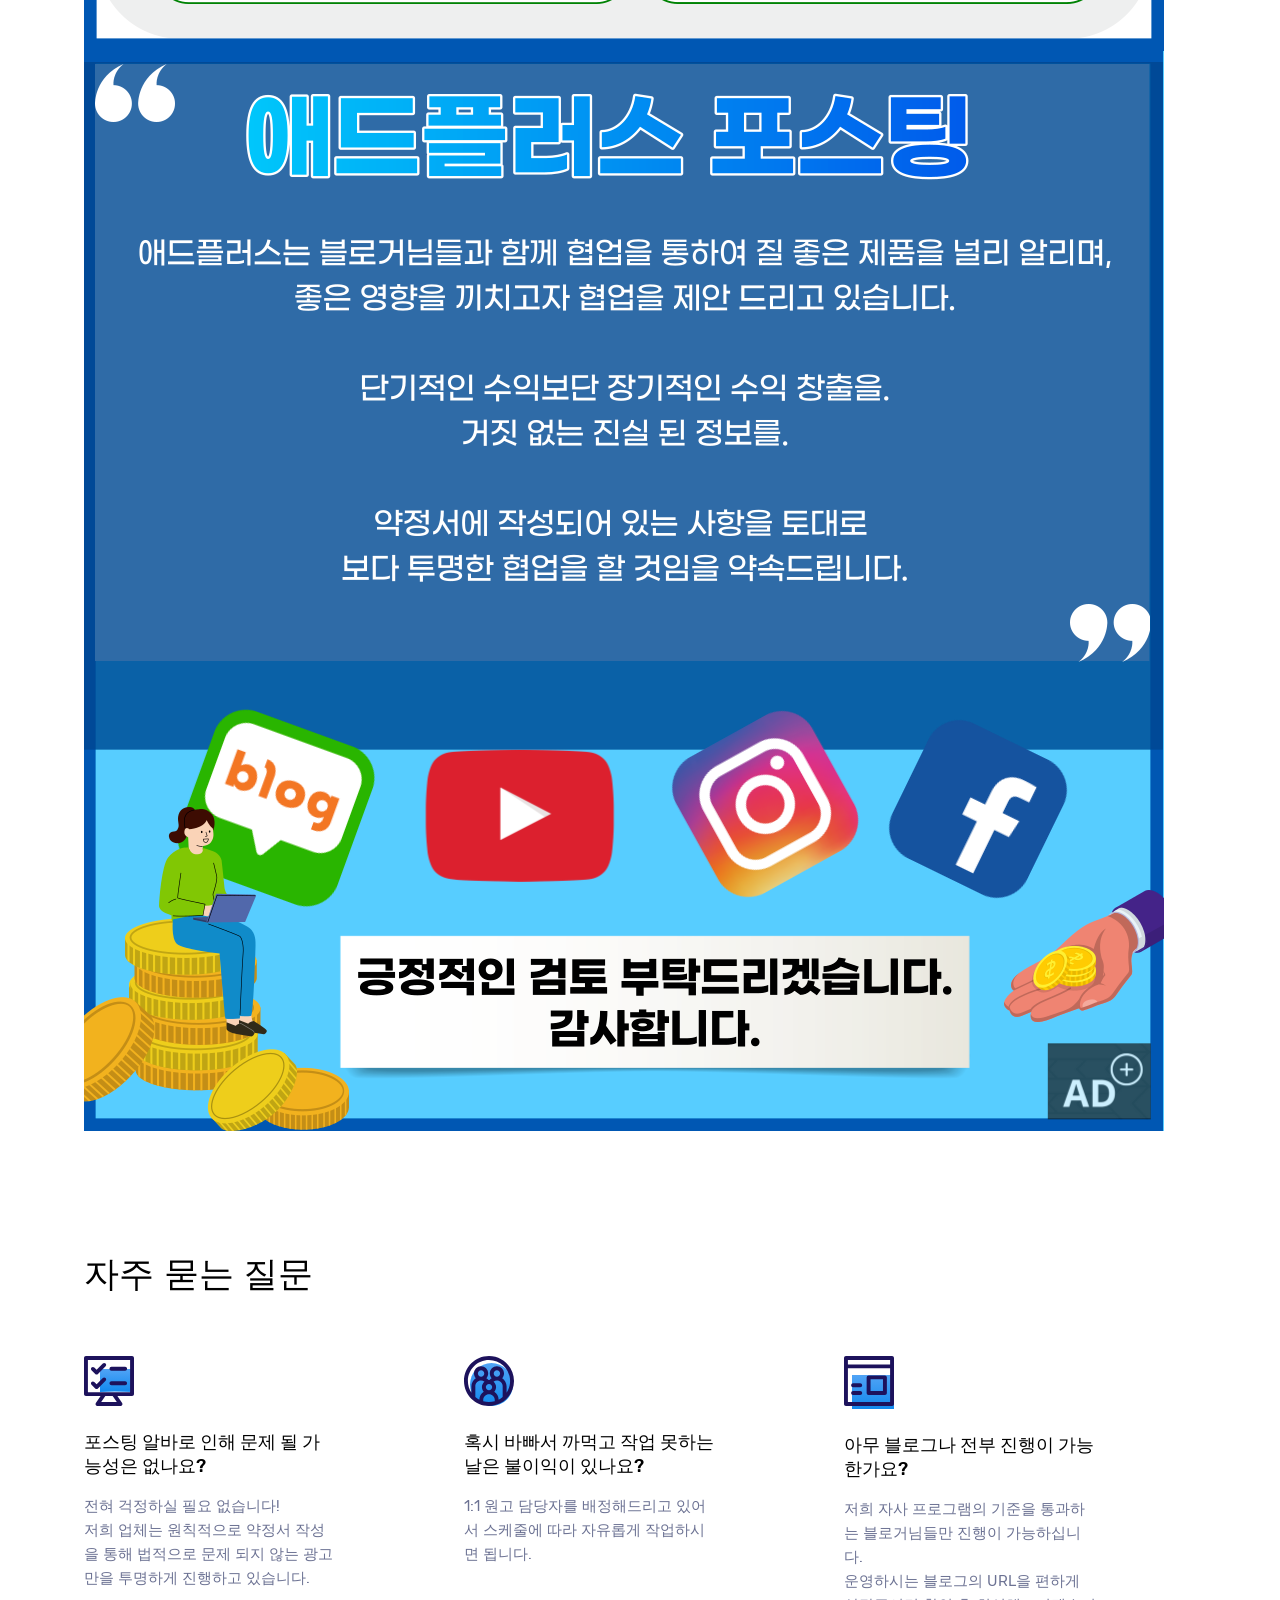
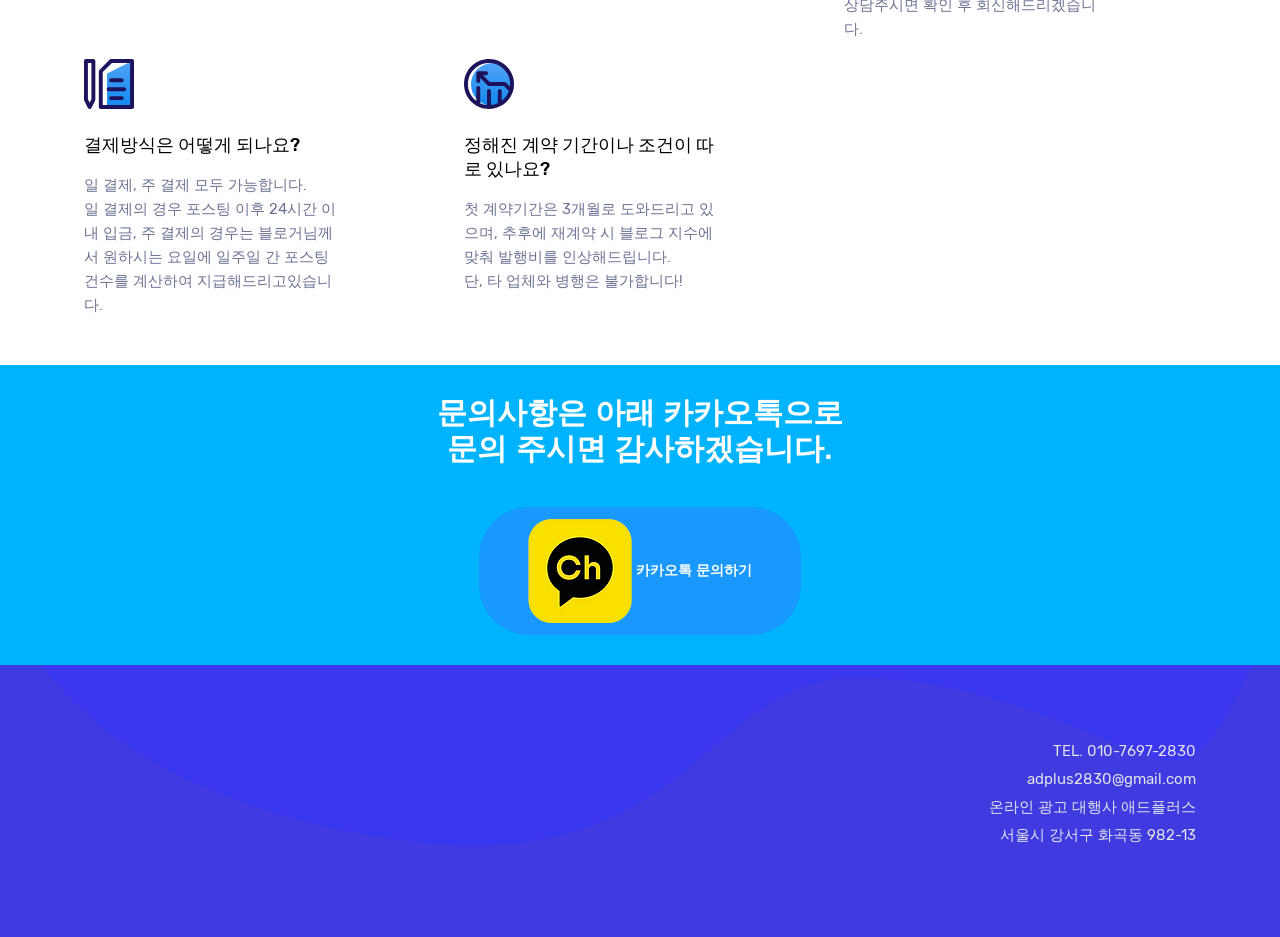
==== commit 63bd72e6: "v" ====
--- a/index.html
+++ b/index.html
@@ -88,7 +88,7 @@
 				<div class="container">
 					<div class="row">
 						<div class="col-sm-12">
-							<div class="display-4 text-white" style=" font-family: 맑은 고딕,malgun gothic,apple sd gothic neo,applegothic,sans-serif; text-align:center;">
+							<div class="display-4 text-white font-weight-bold" style=" font-family: 맑은 고딕,malgun gothic,apple sd gothic neo,applegothic,sans-serif; text-align:center;">
 								블로그를 운영하다보면<br/>
 								<font color="RED" style="font-weight: bold;">꼭</font> 한번씩은 받아보시는<br/>
 								<font color="RED" style="font-weight: bold; text-decoration: underline;">블로그 광고 제의</font> 궁금하셨죠?<br/>
@@ -219,12 +219,12 @@
 				<div class="row">
 					<div class="col-sm-12">
 						<div class="display-4 text-white" style=" font-family: 맑은 고딕,malgun gothic,apple sd gothic neo,applegothic,sans-serif; text-align:center;">
-							<div class="mb-4">
+							<div class="mb-4 font-weight-bold" >
 								문의사항은 아래 카카오톡으로<br/>
 								문의 주시면 감사하겠습니다.<br/>
 							</div>
 							<div class="">
-								<a href="http://pf.kakao.com/_BjbVxj" target="_blank" rel="noreferrer noopener" class="btn btn-secondary mt-3"><img src="./imgs/kk.png" /> 카카오톡 문의하기</a>
+								<a href="http://pf.kakao.com/_BjbVxj" target="_blank" rel="noreferrer noopener" class="btn btn-secondary btn-md mt-3 pr-lg-5 pl-lg-5"><img src="./imgs/kk.png" /> 카카오톡 문의하기</a>
 							</div>
 						</div>
 					</div>
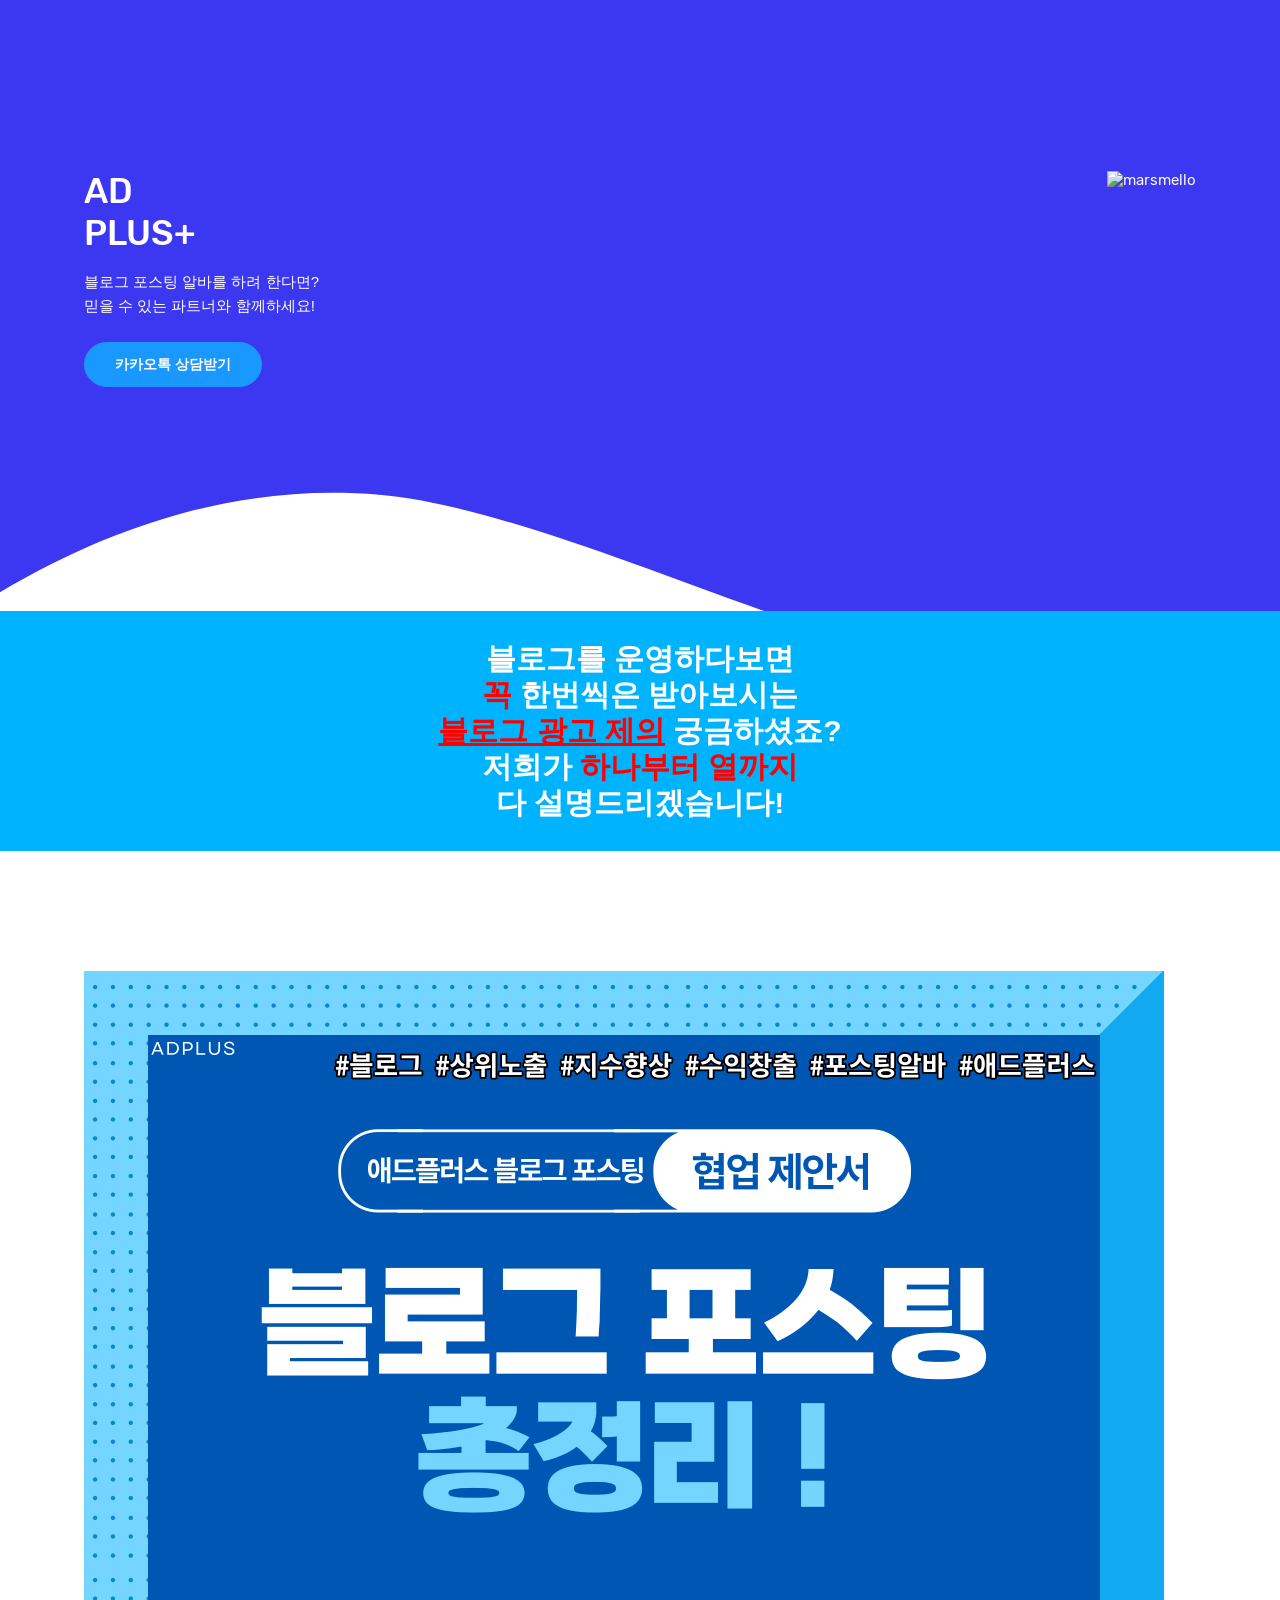
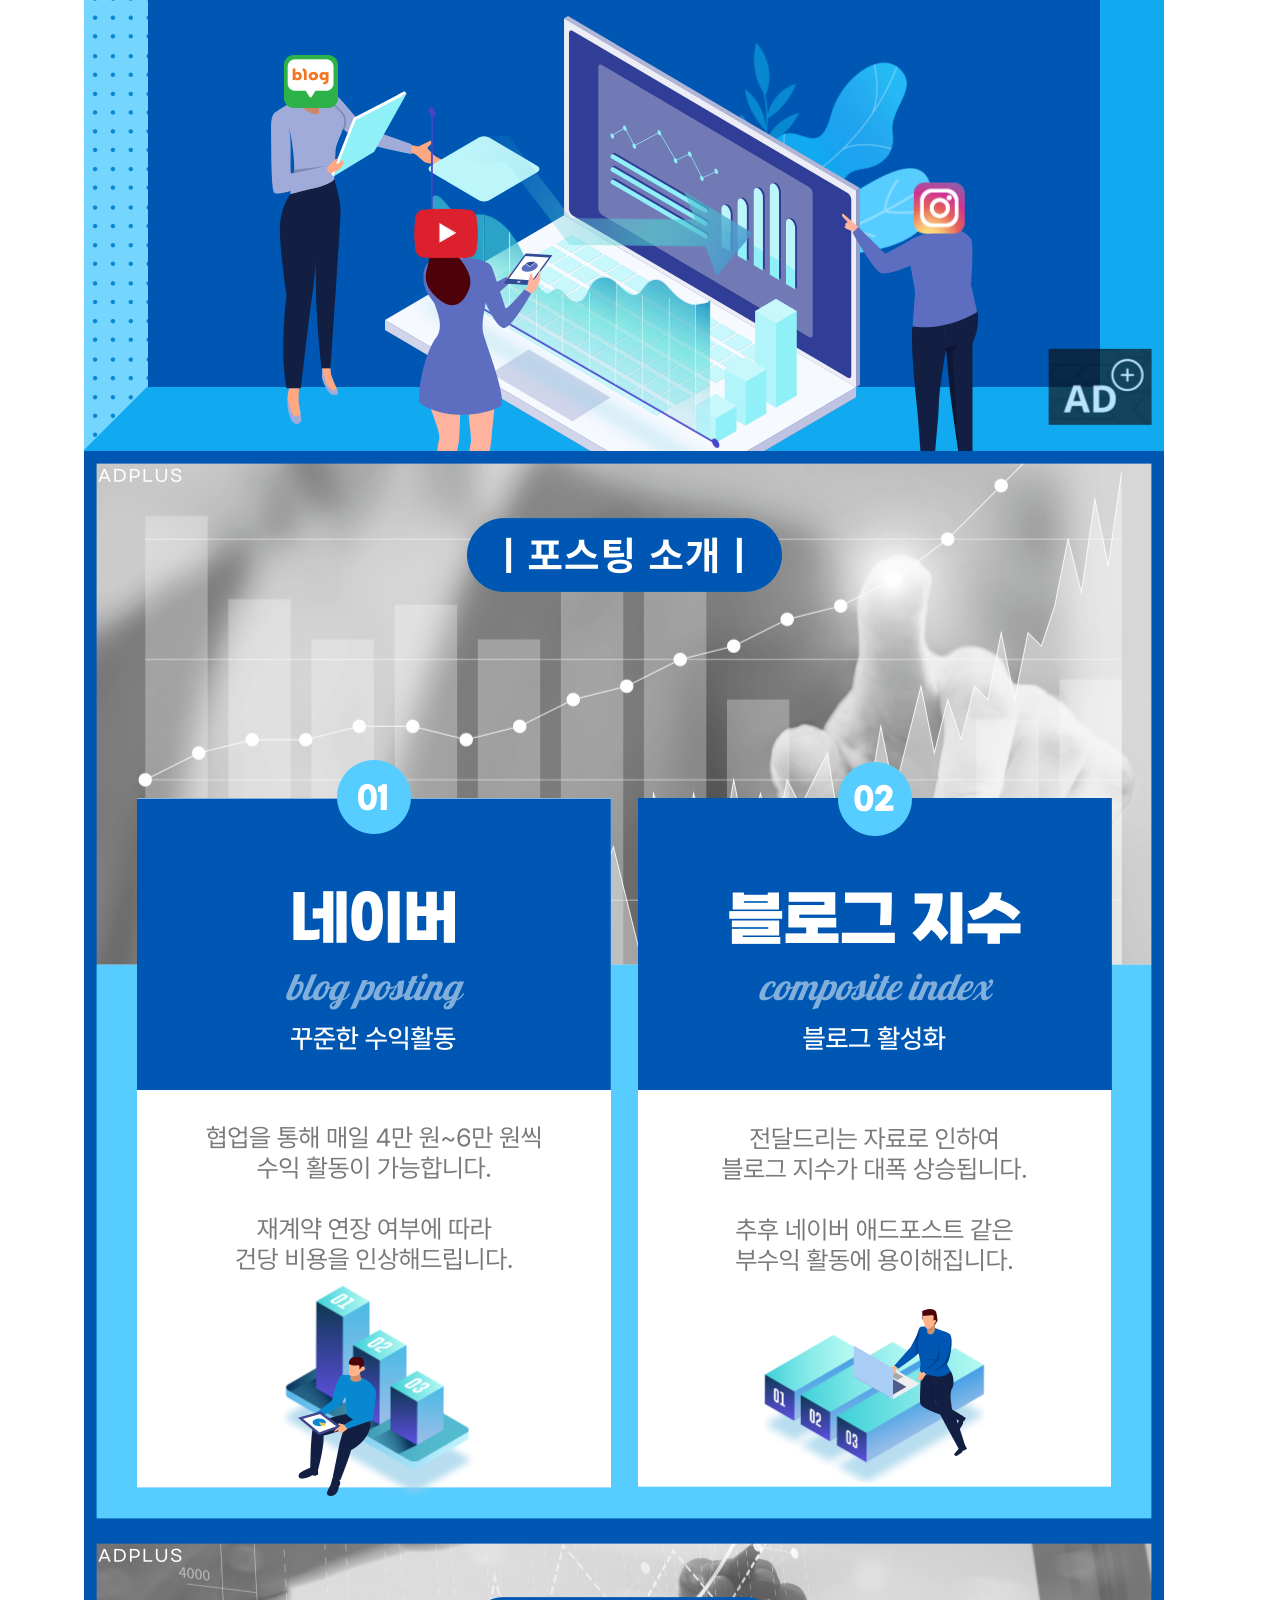
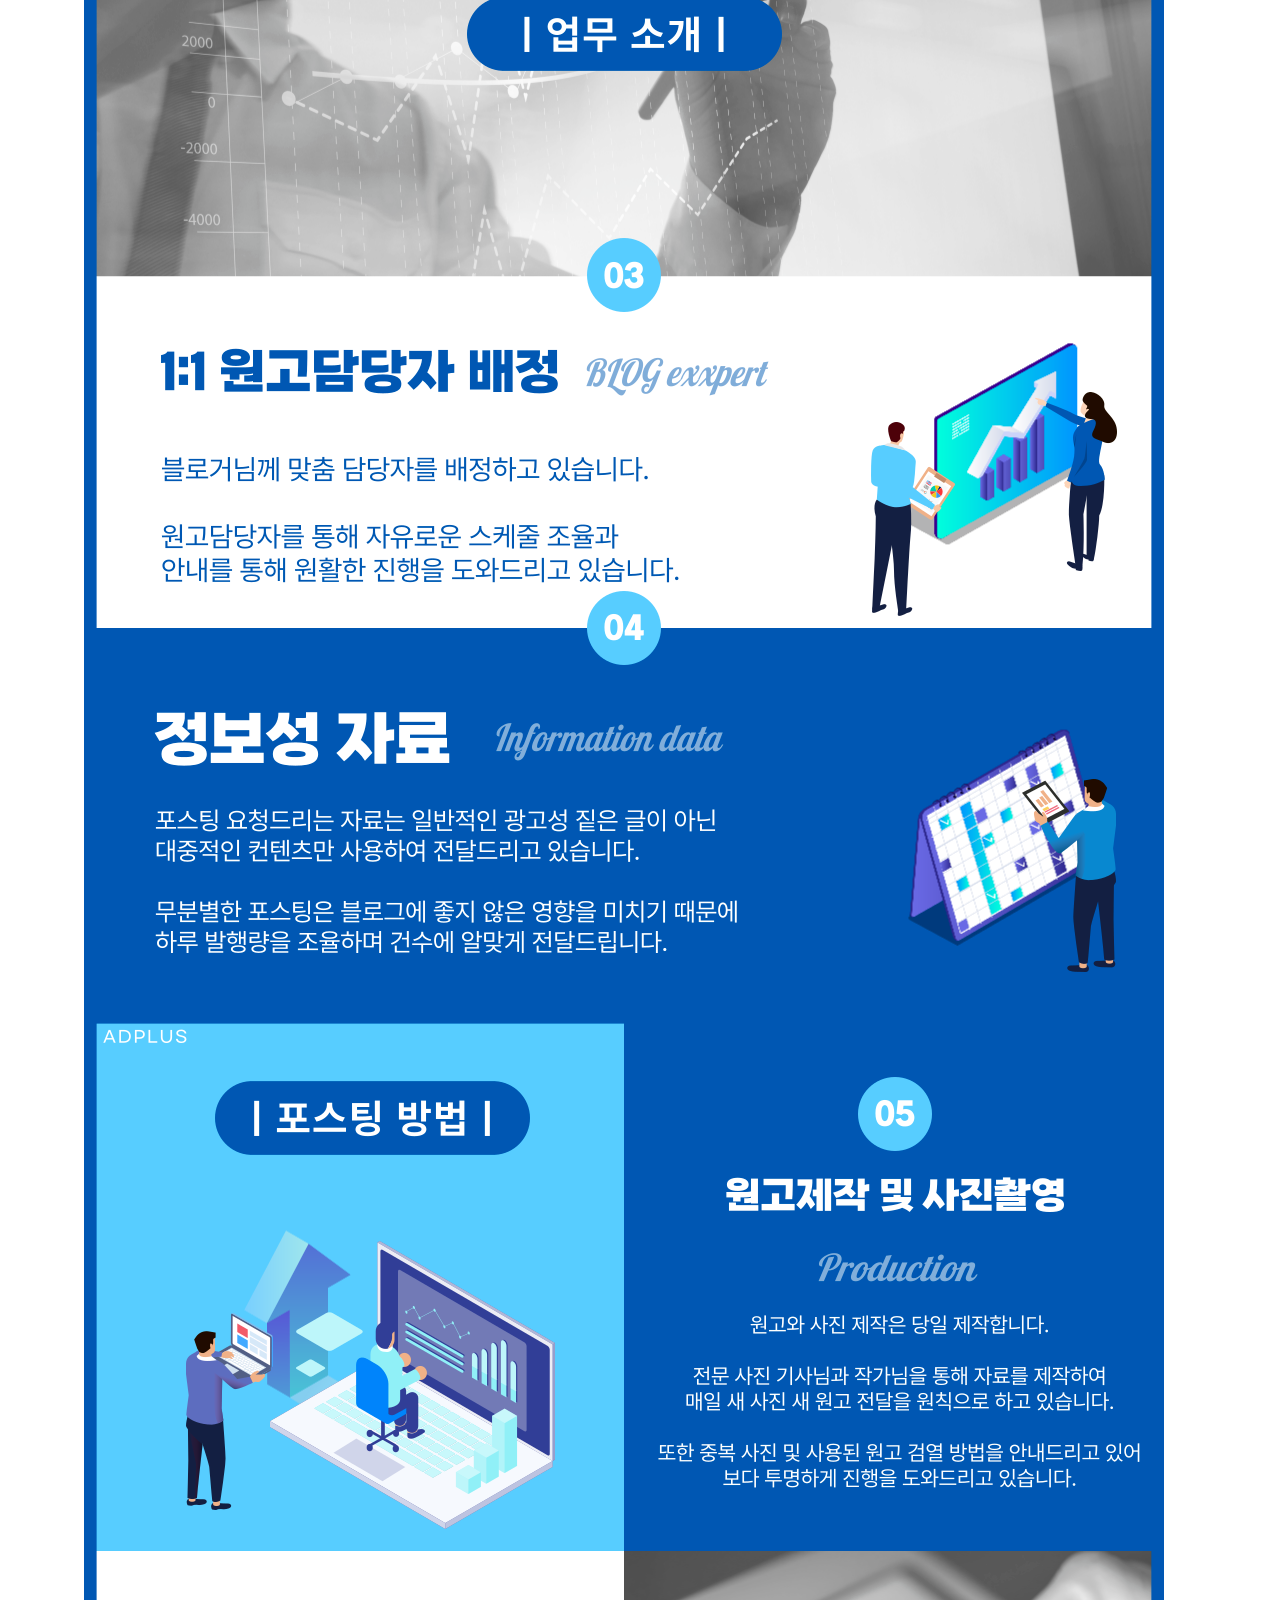
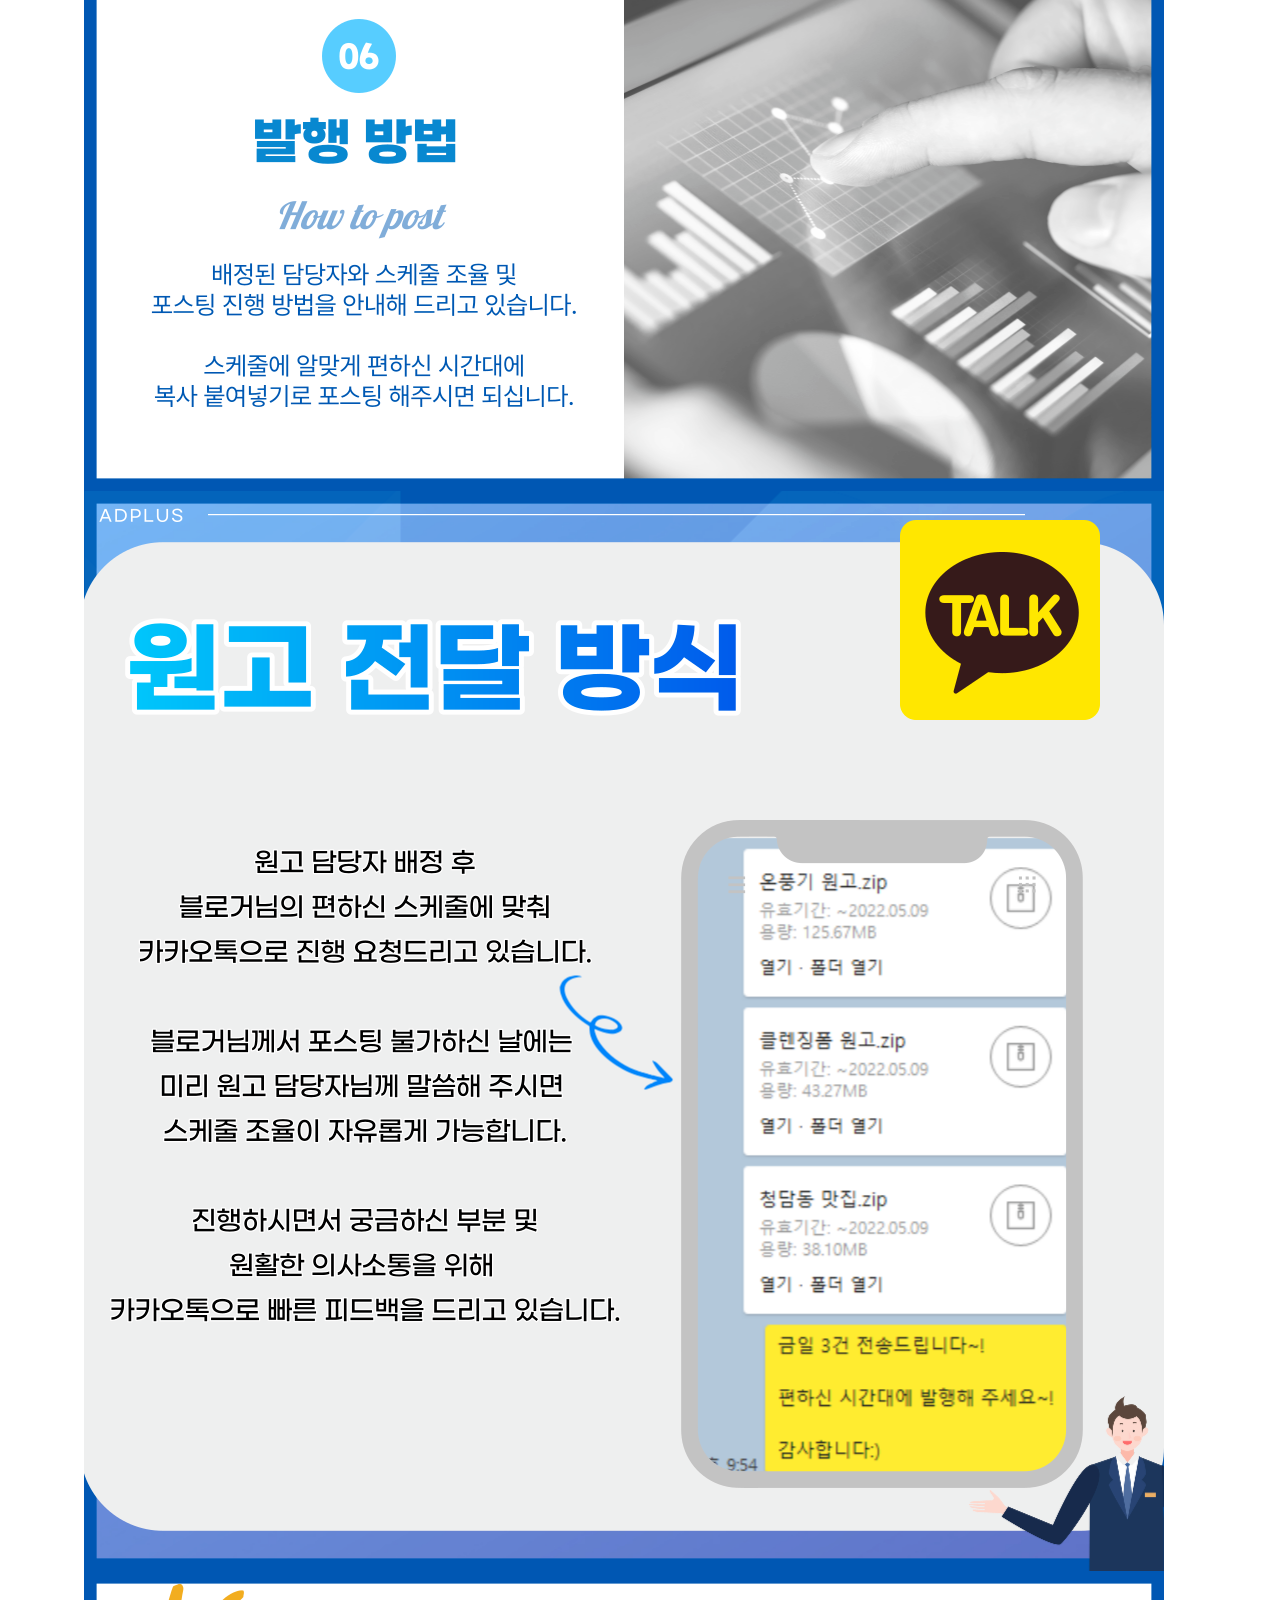
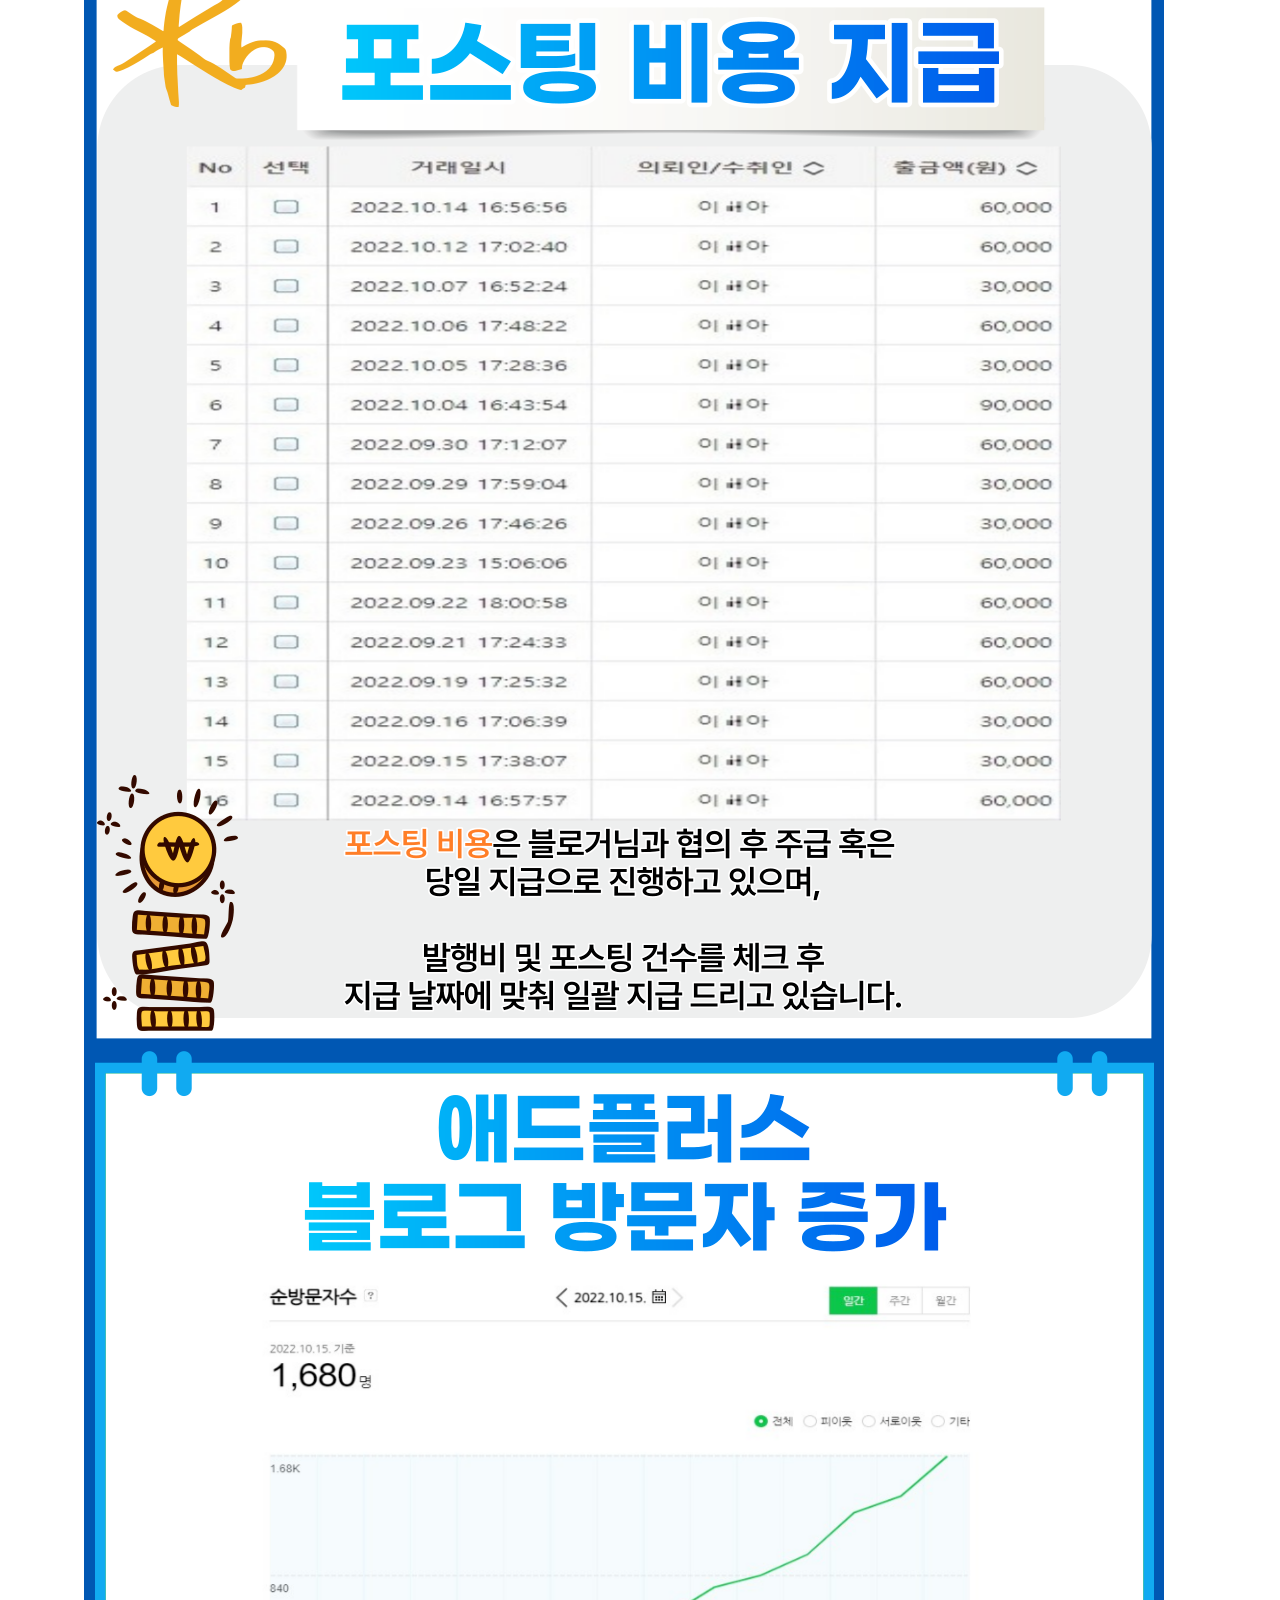
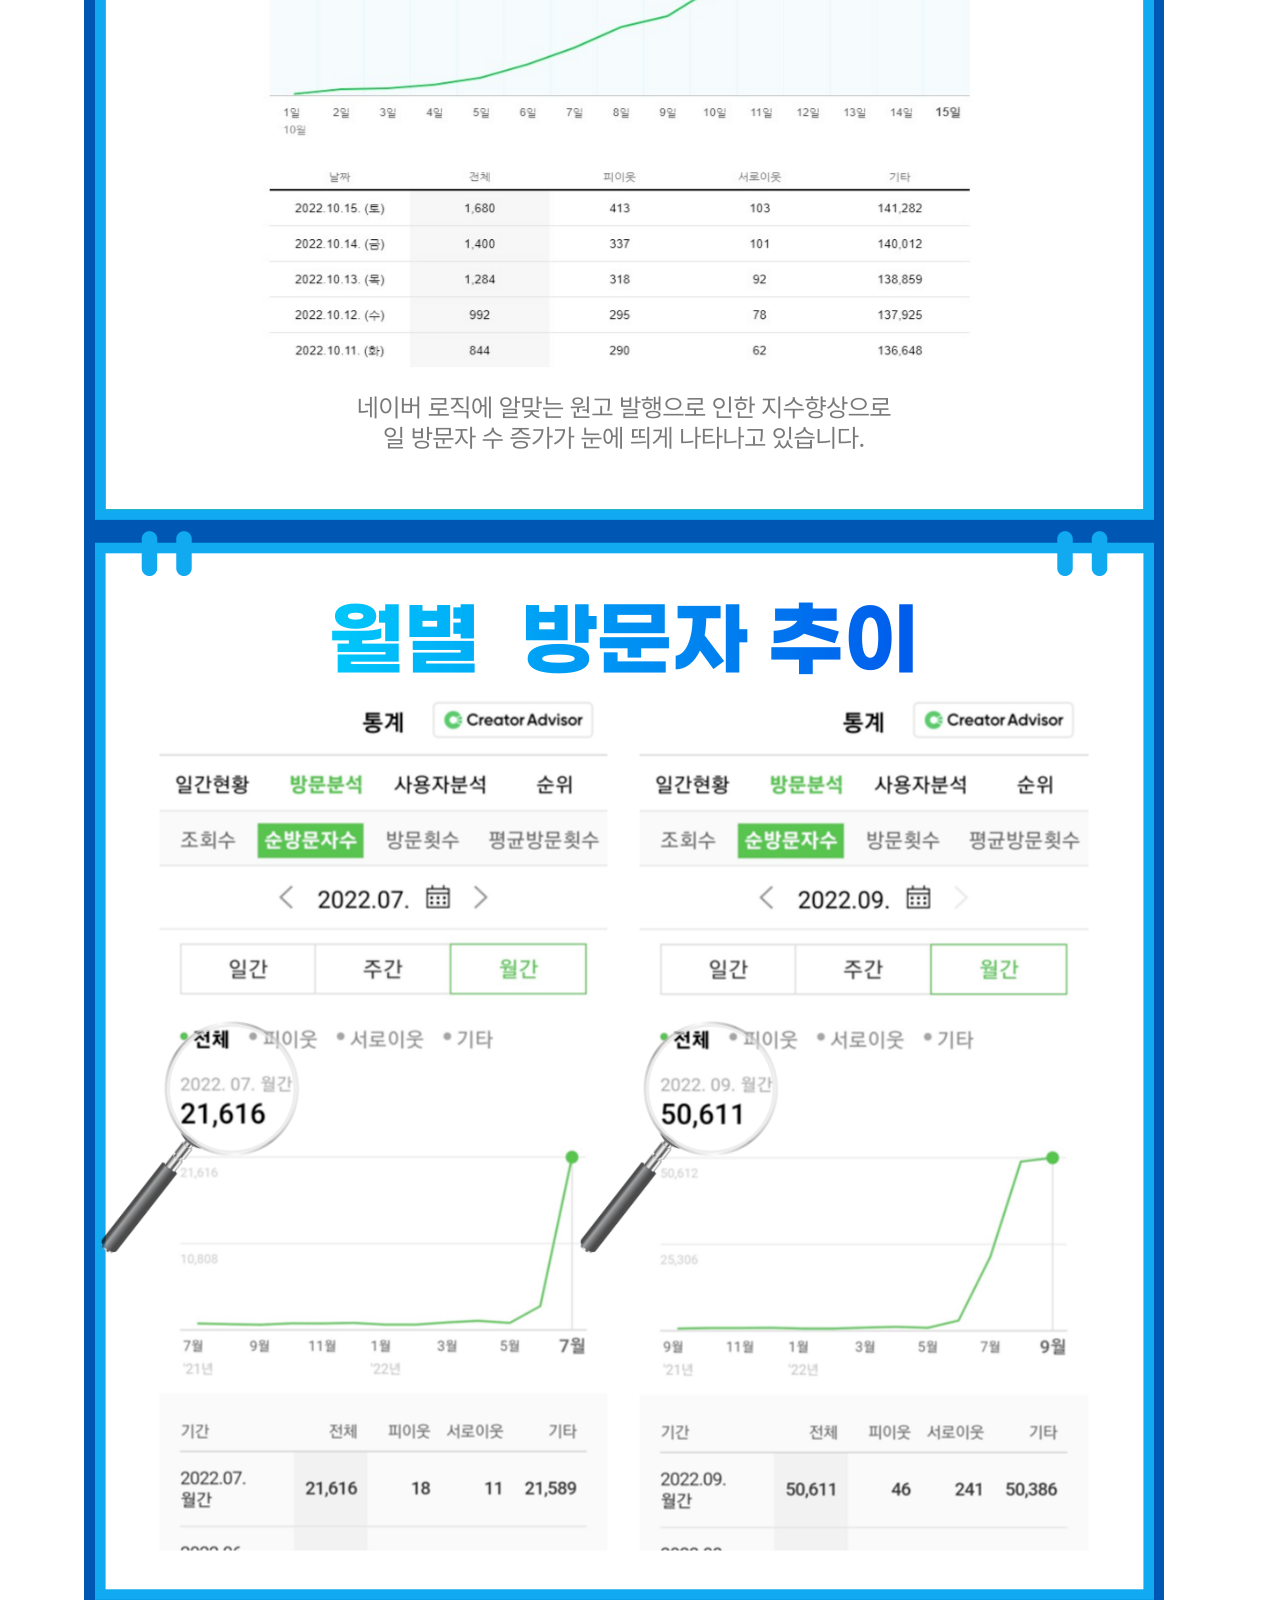
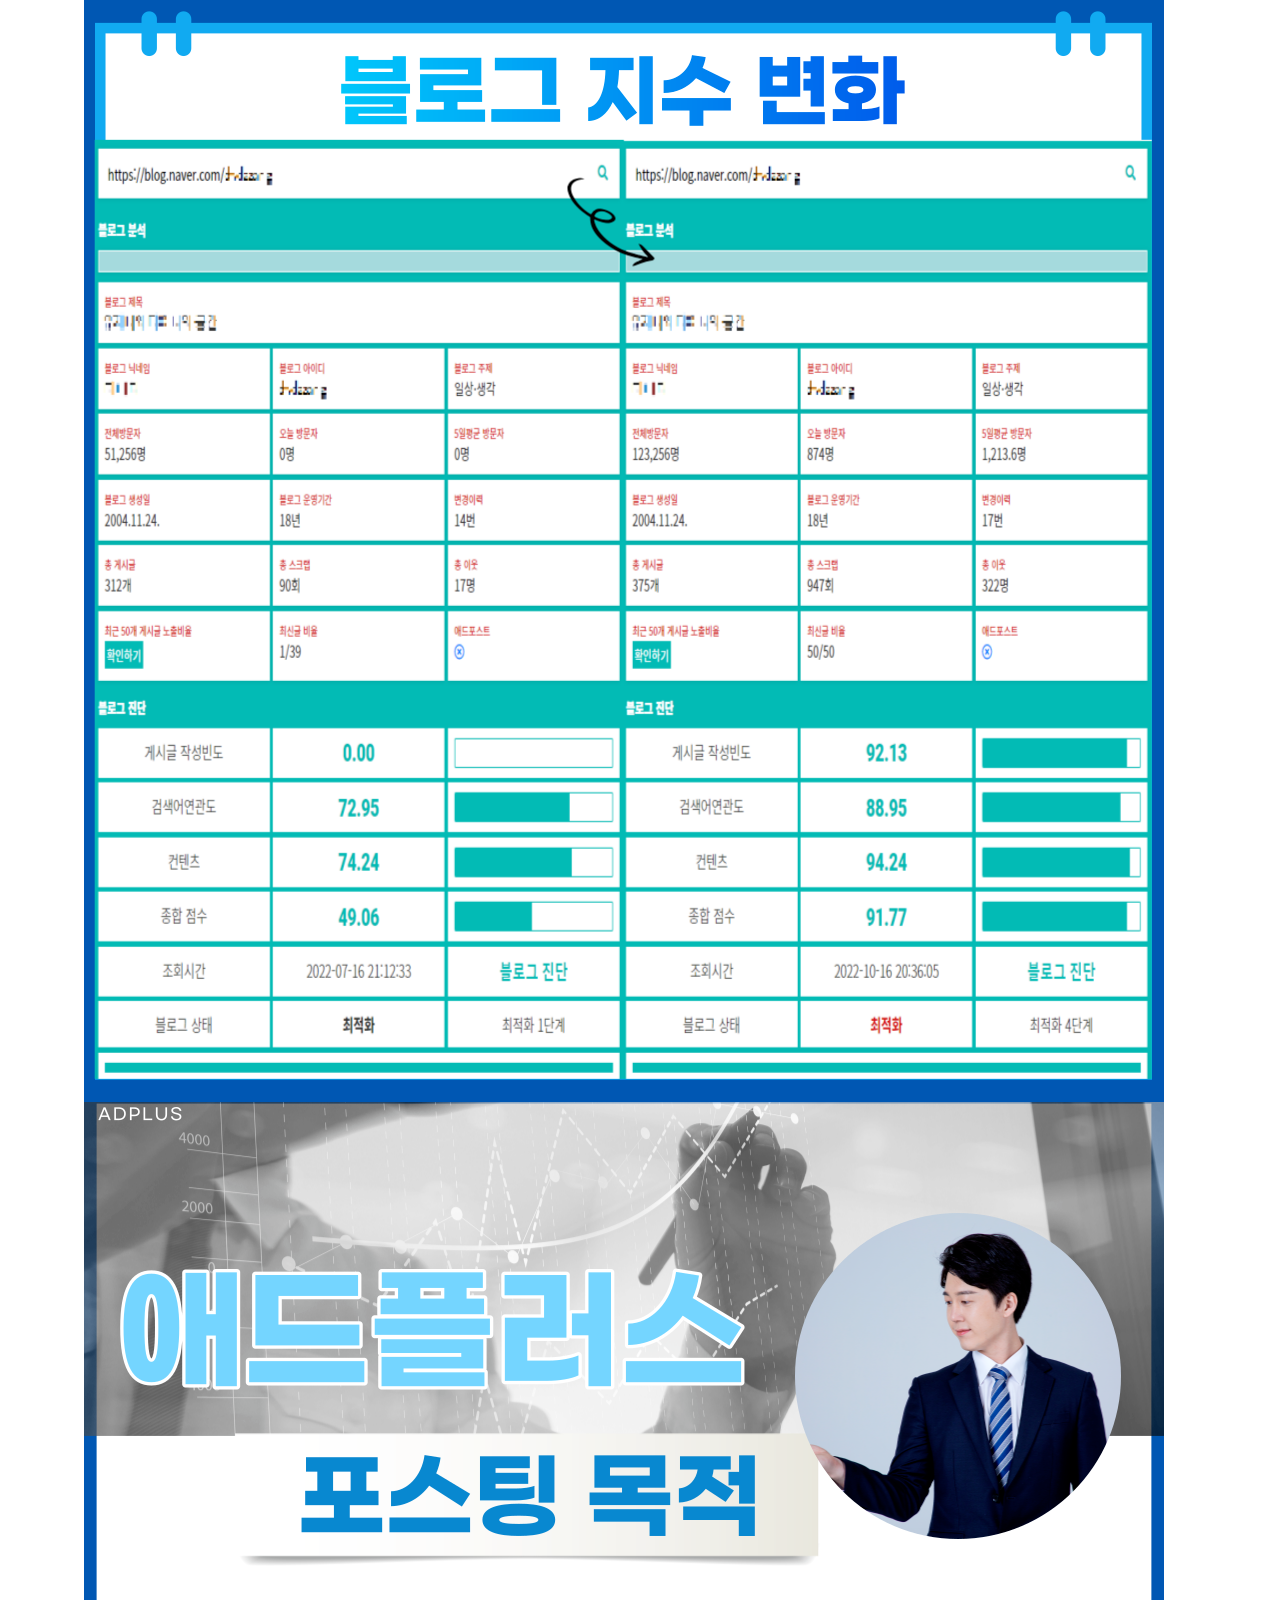
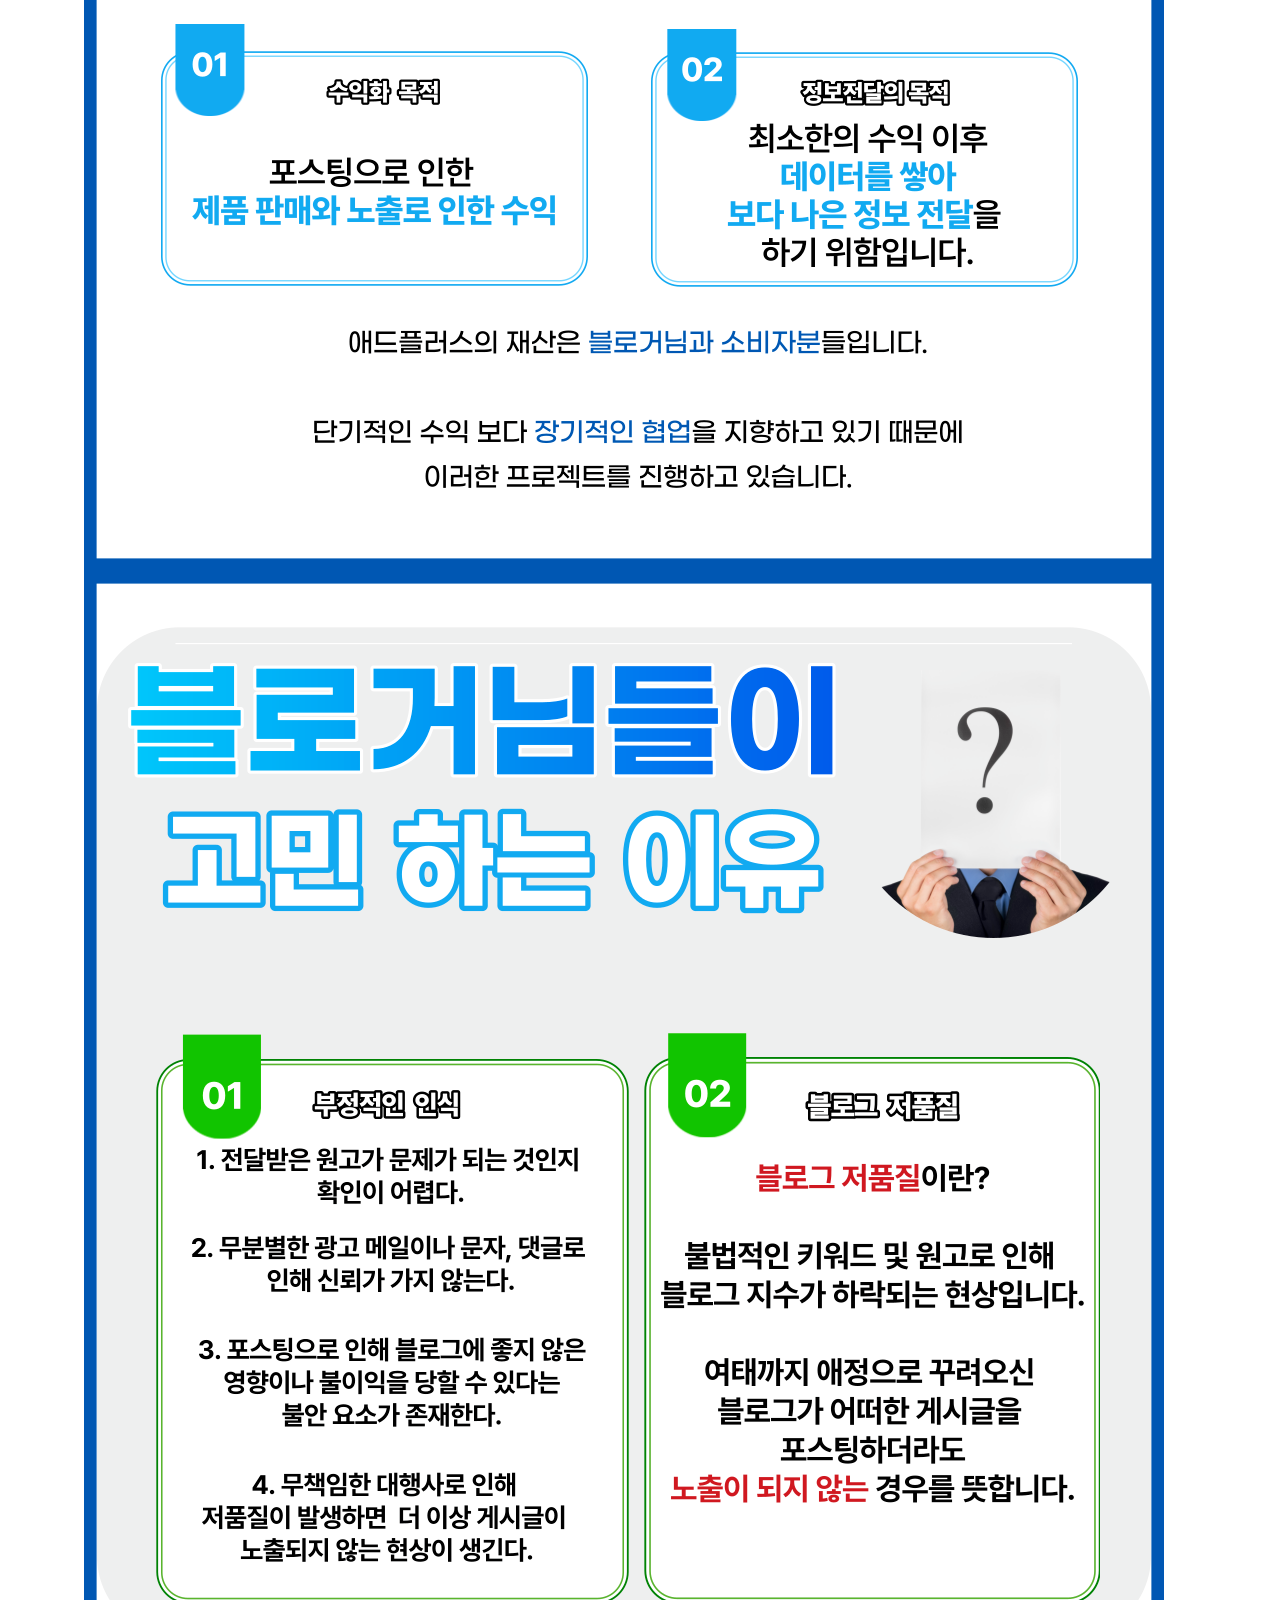
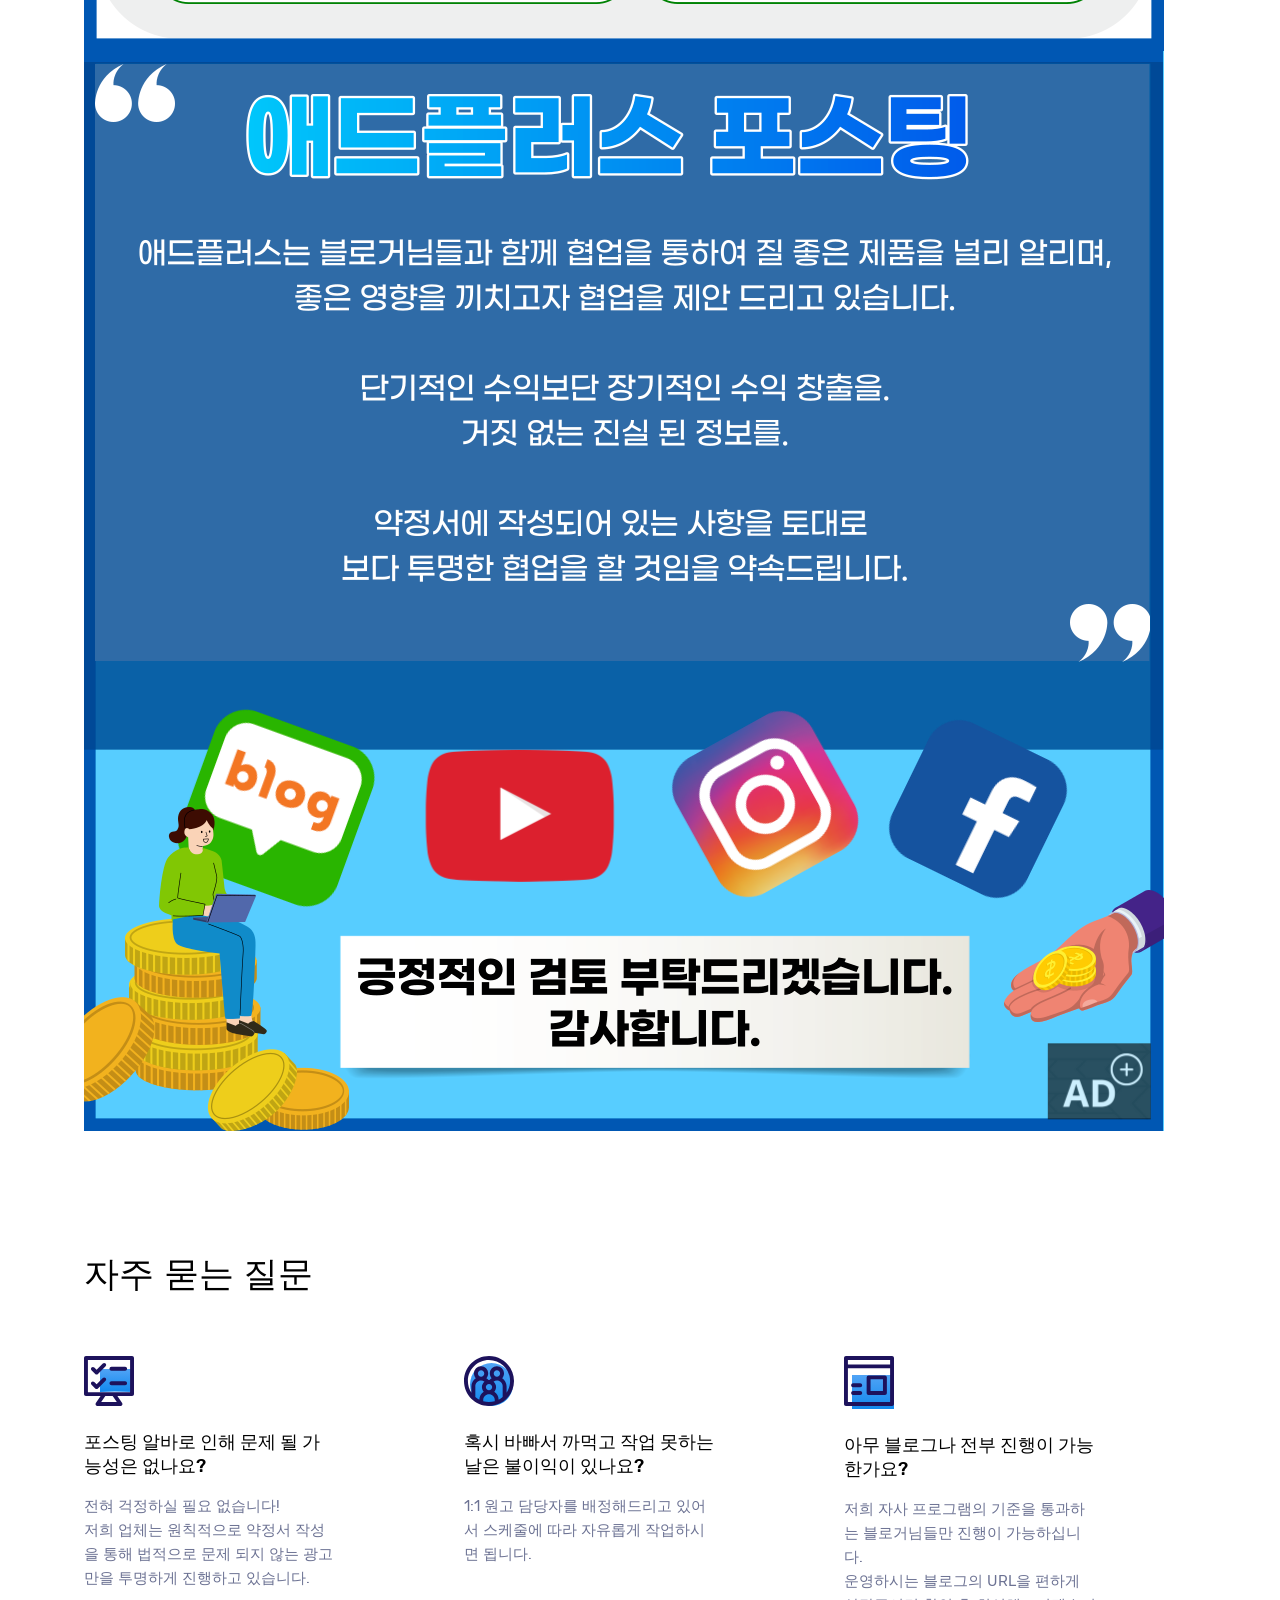
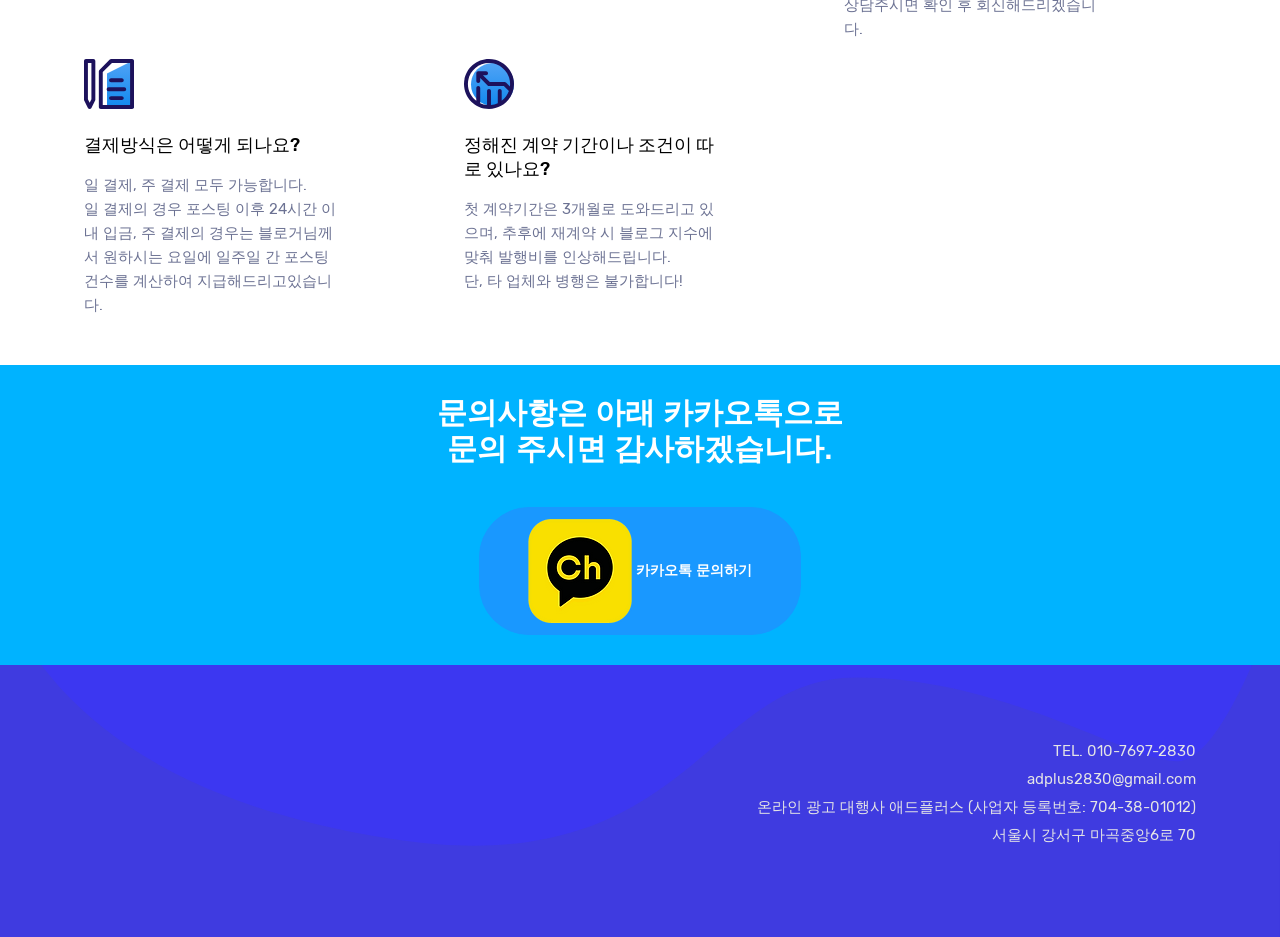
==== commit db06b88f: "add 사업자등록번호" ====
--- a/index.html
+++ b/index.html
@@ -243,8 +243,8 @@
 							<address>
 								<p style="text-align:right;">TEL. 010-7697-2830</p>
 								<p style="text-align:right;">adplus2830@gmail.com</p>
-								<p style="text-align:right;">온라인 광고 대행사 애드플러스</p>
-								<p style="text-align:right;">서울시 강서구 화곡동 982-13</p>
+								<p style="text-align:right;">온라인 광고 대행사 애드플러스 (사업자 등록번호: 704-38-01012)</p>
+								<p style="text-align:right;">서울시 강서구 마곡중앙6로 70</p>
 							</address>
 						</div>
 					</div>
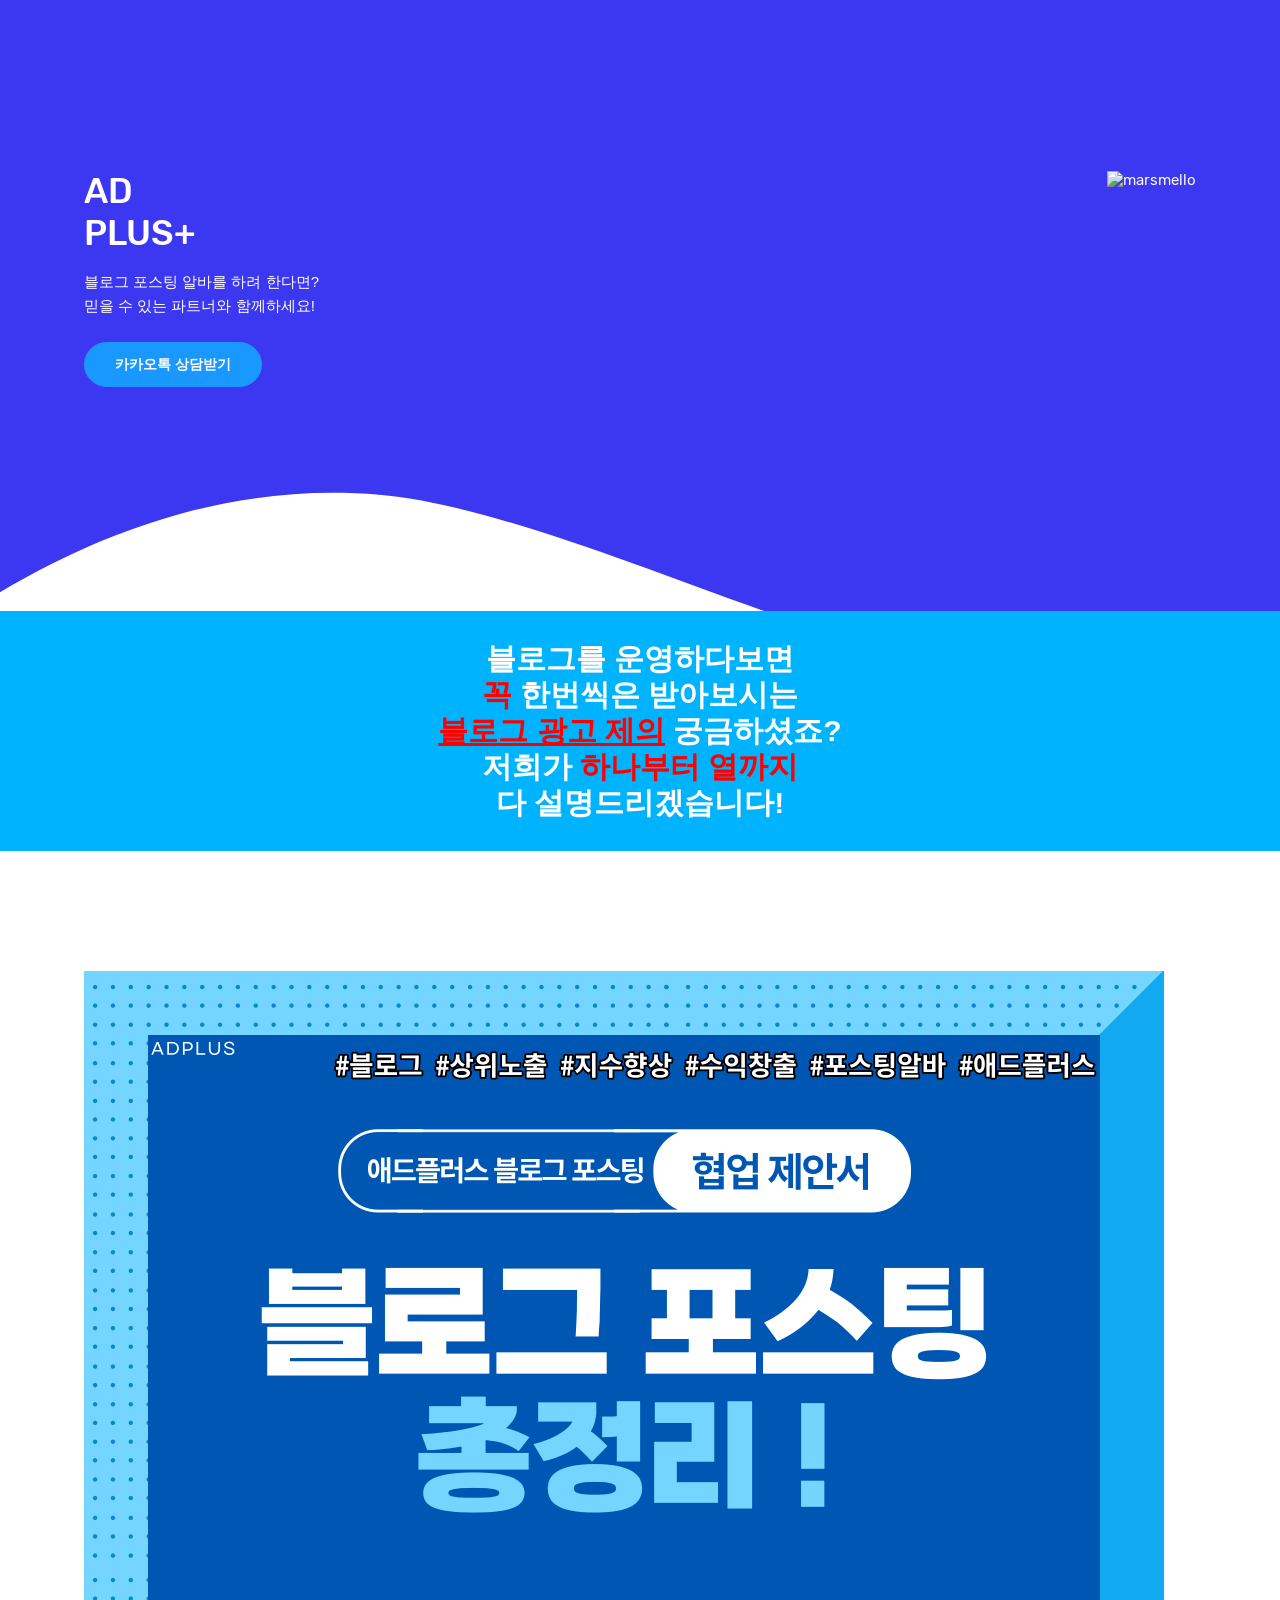
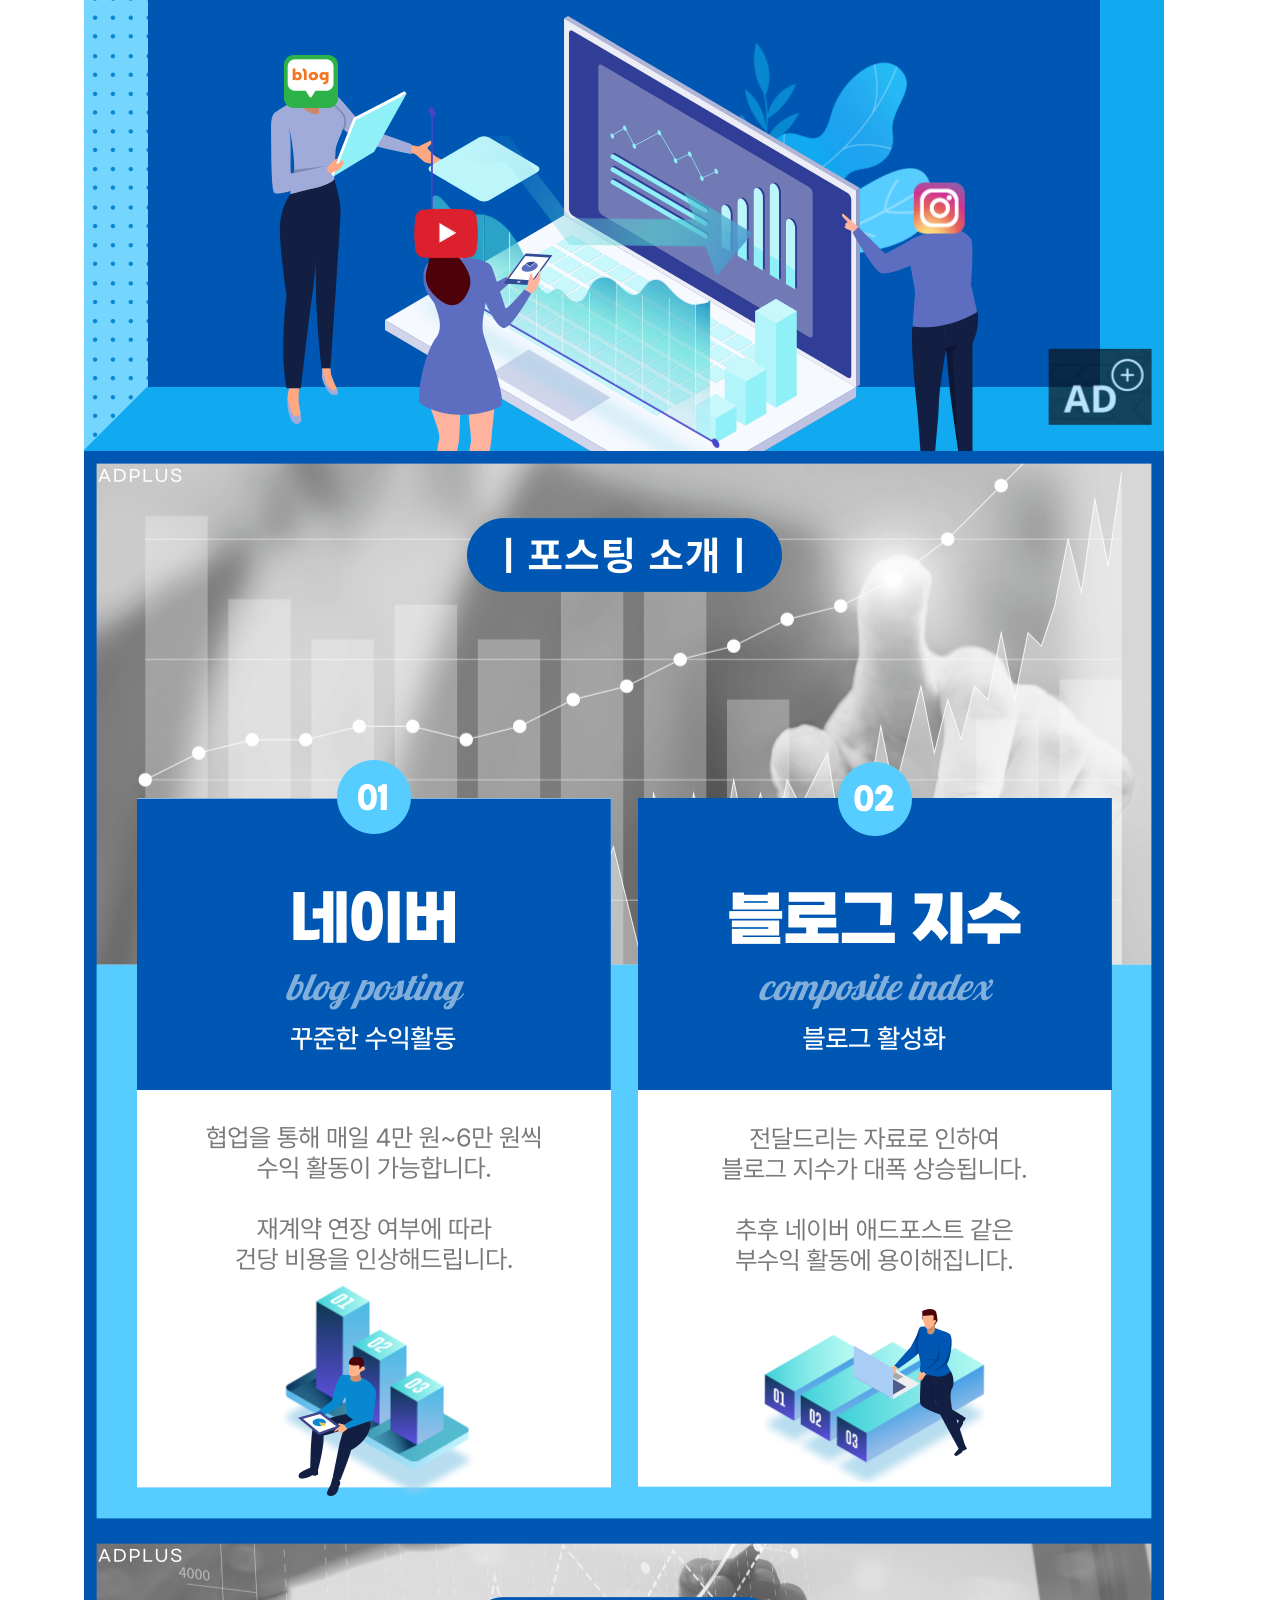
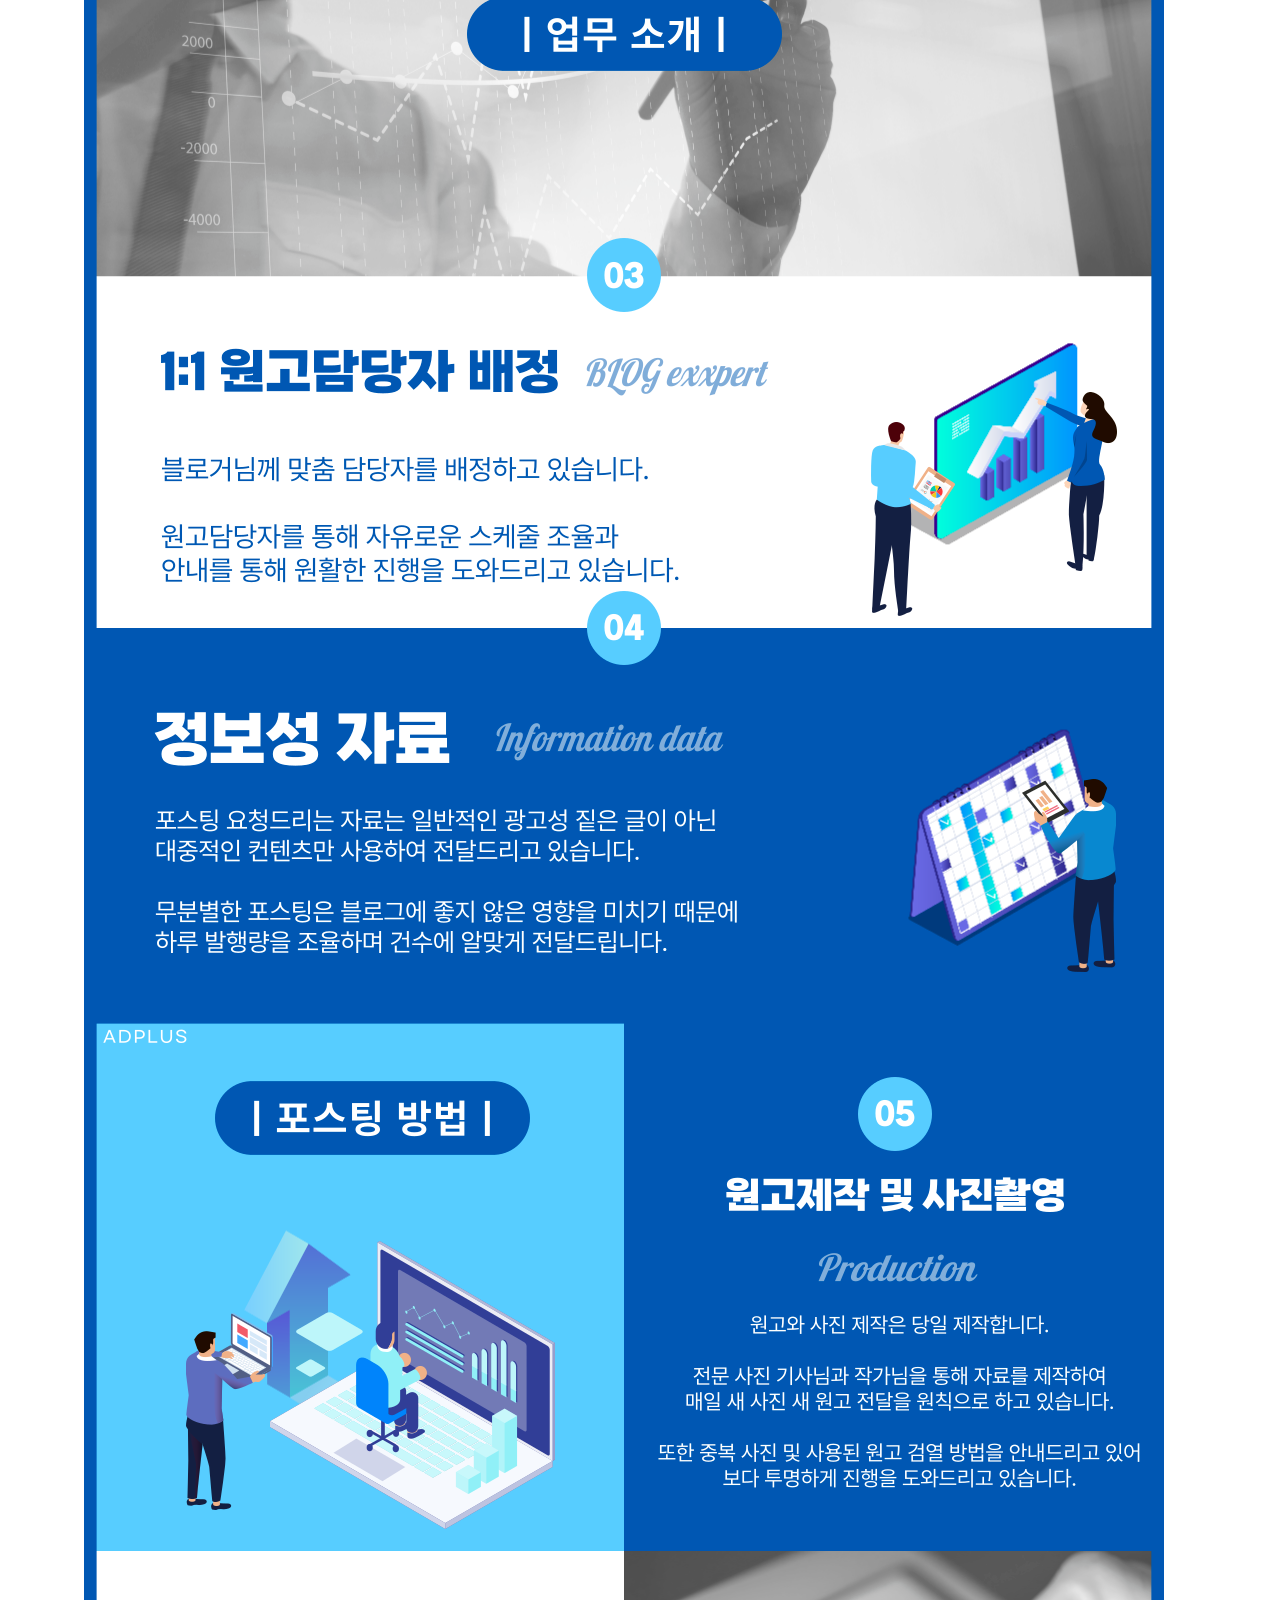
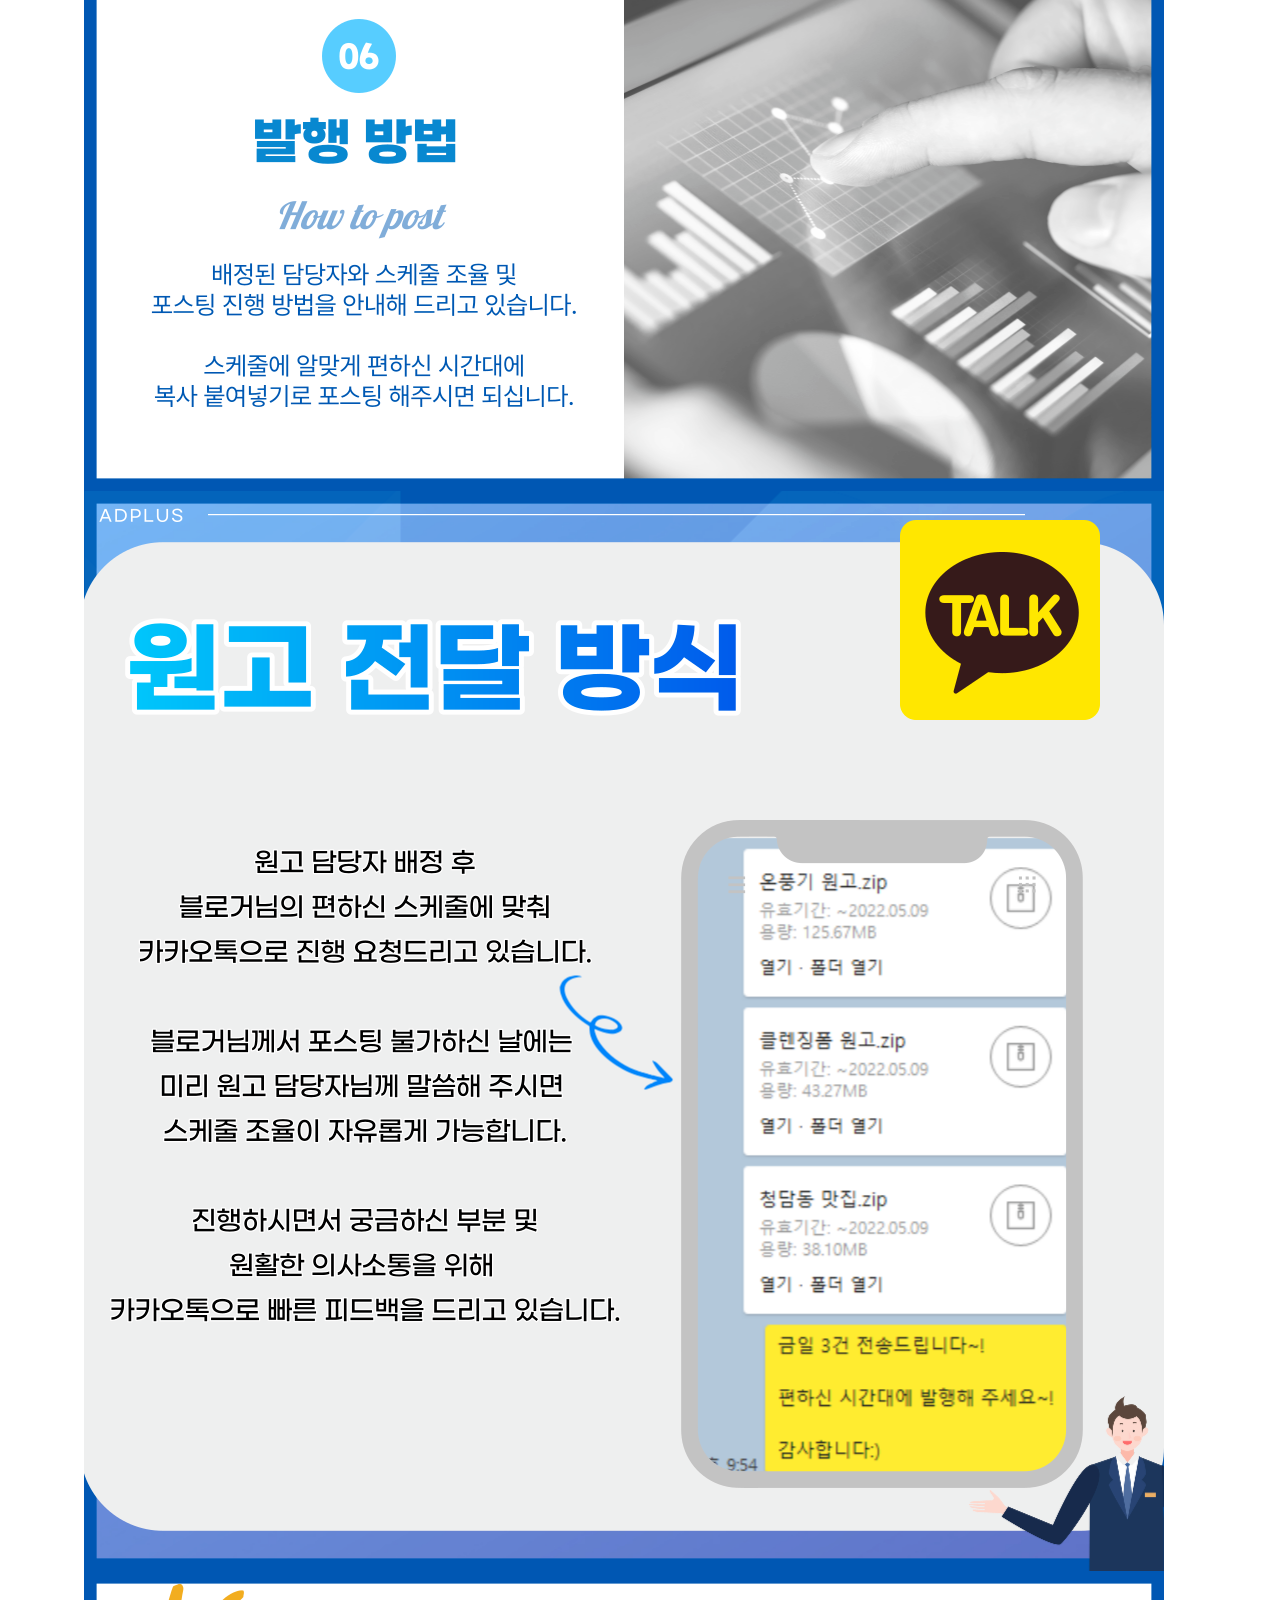
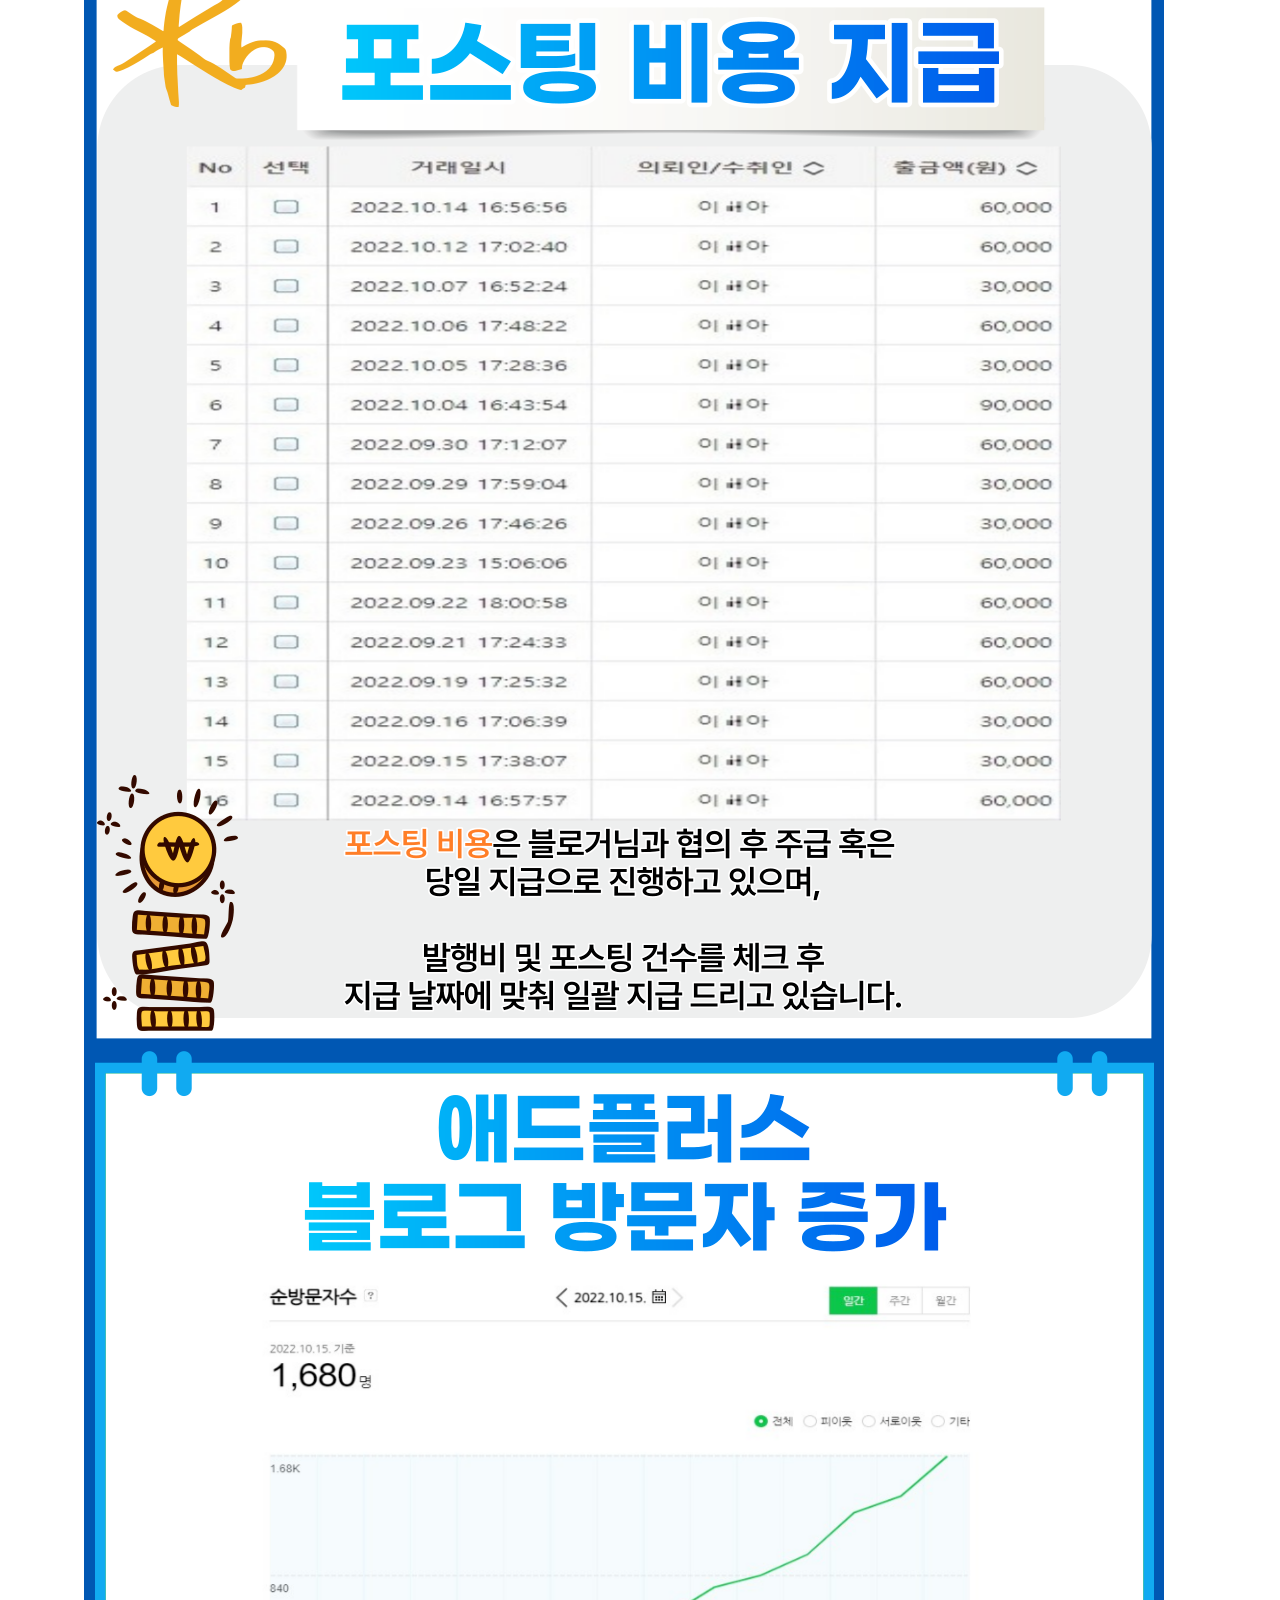
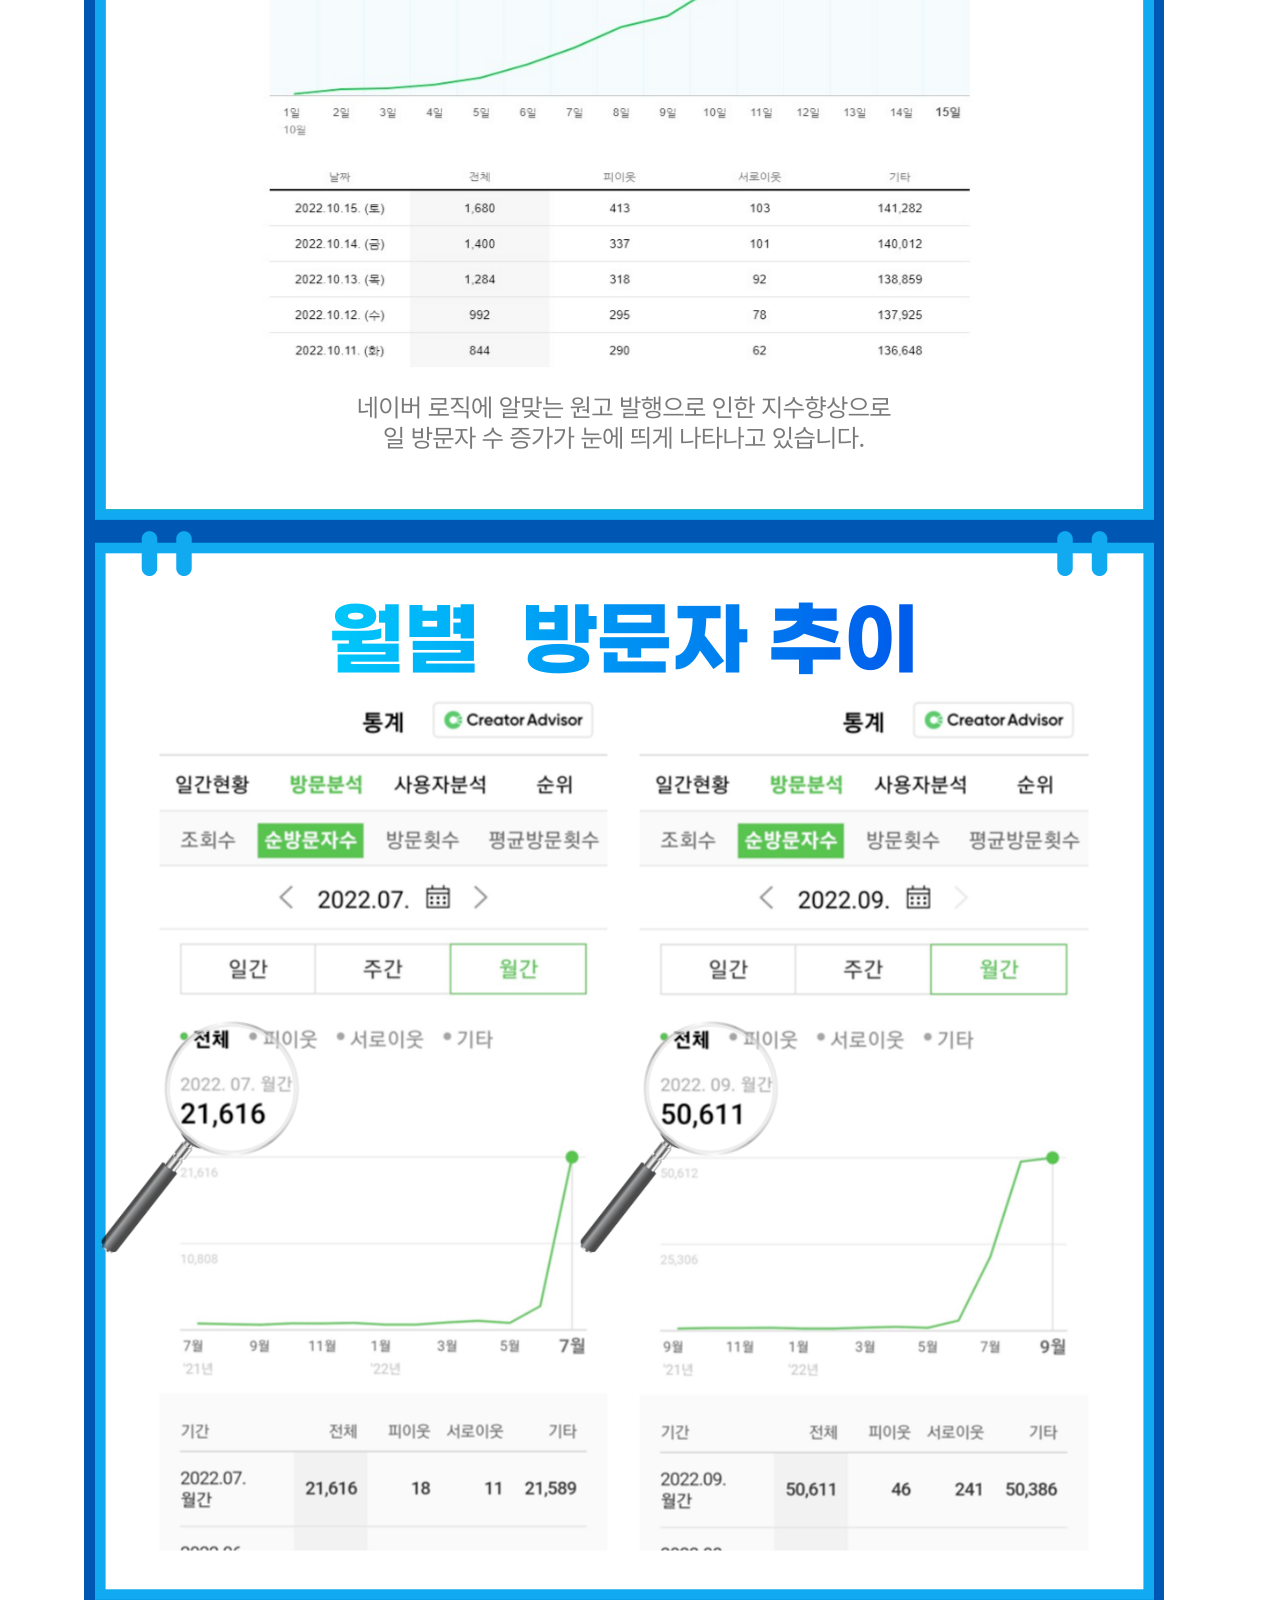
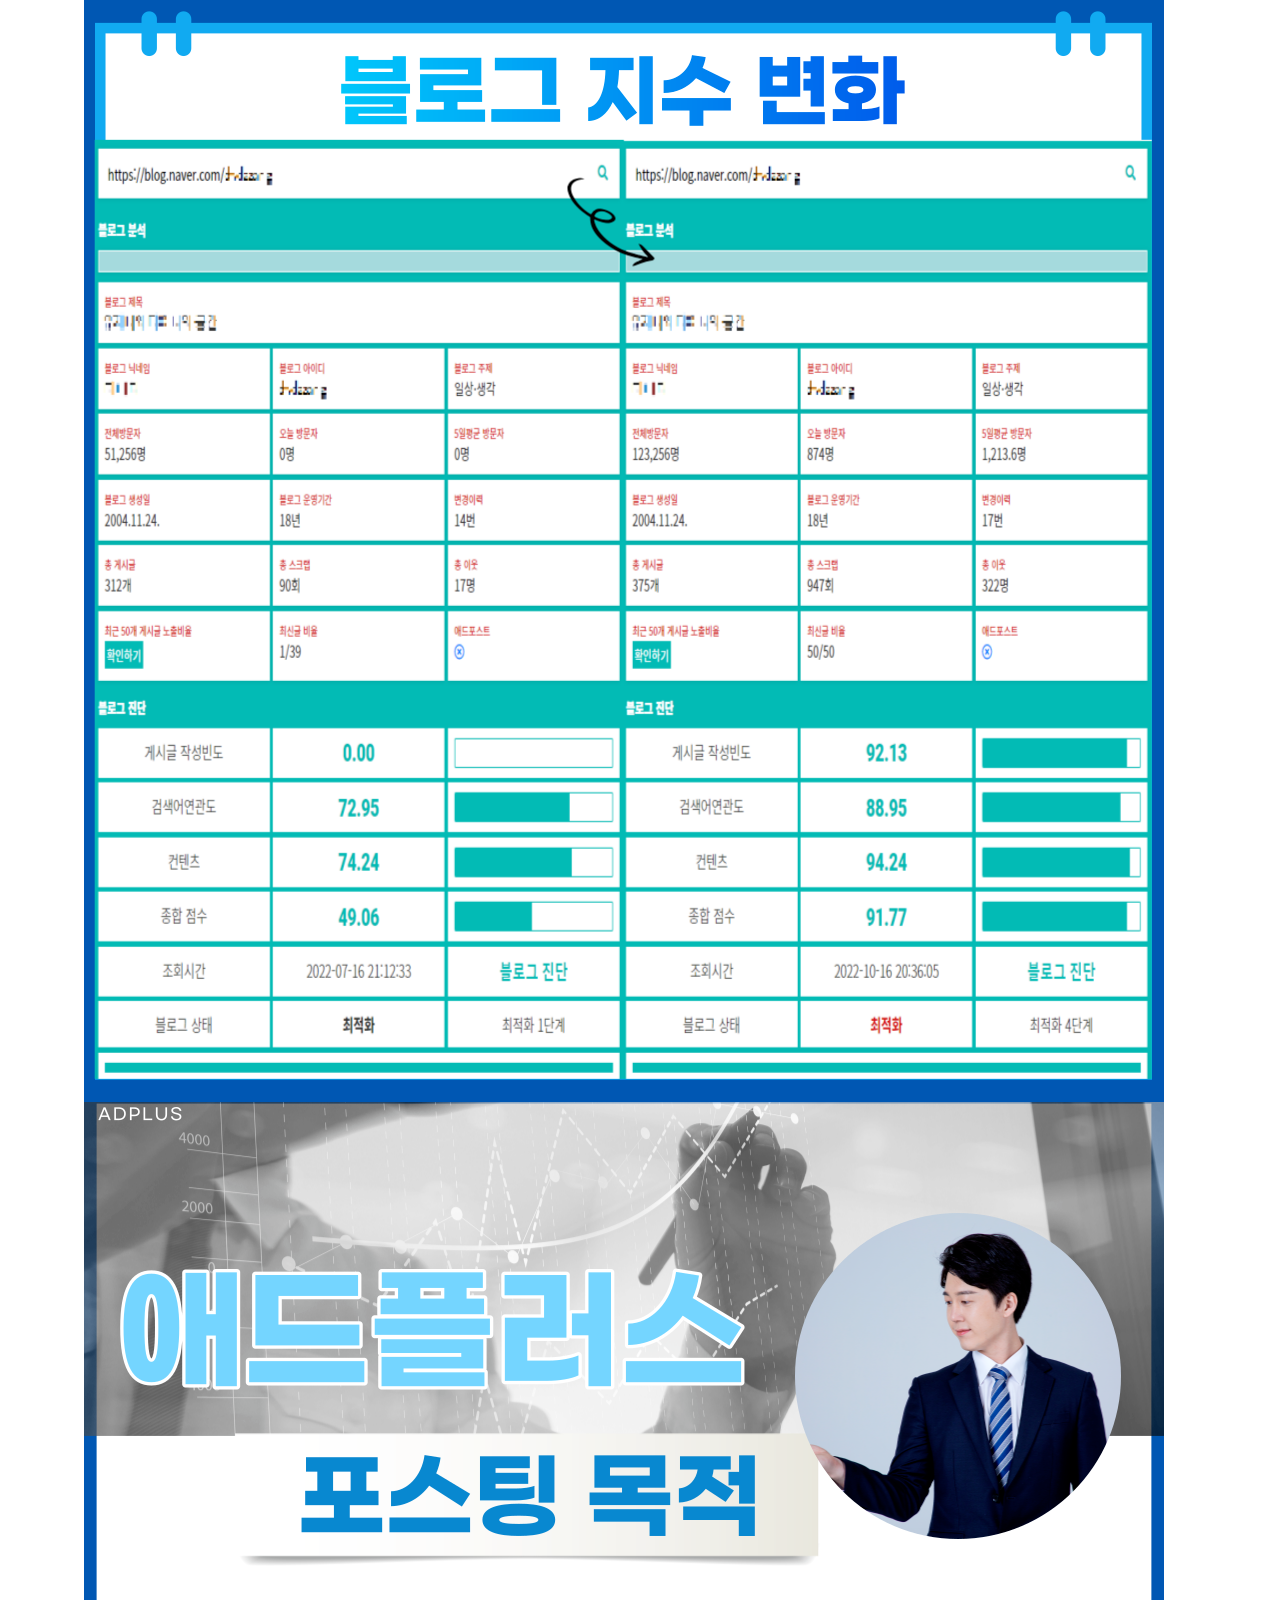
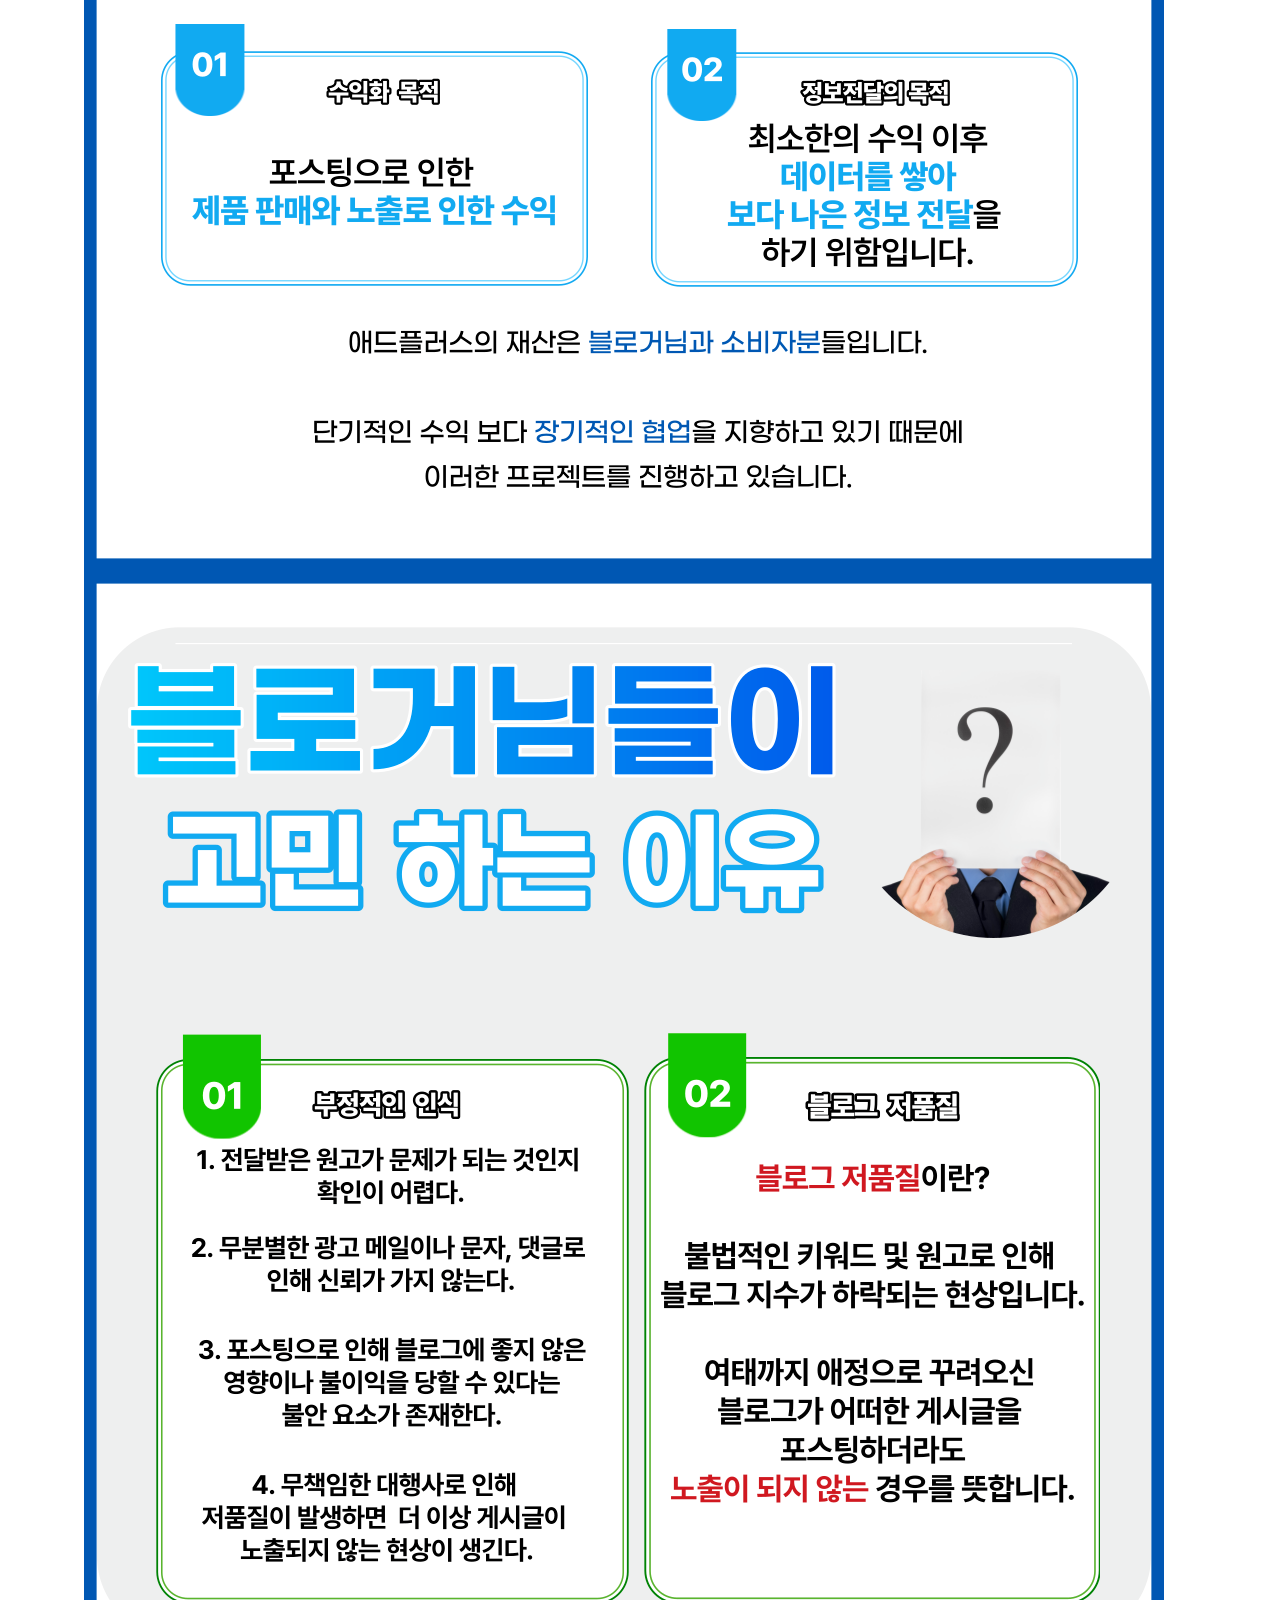
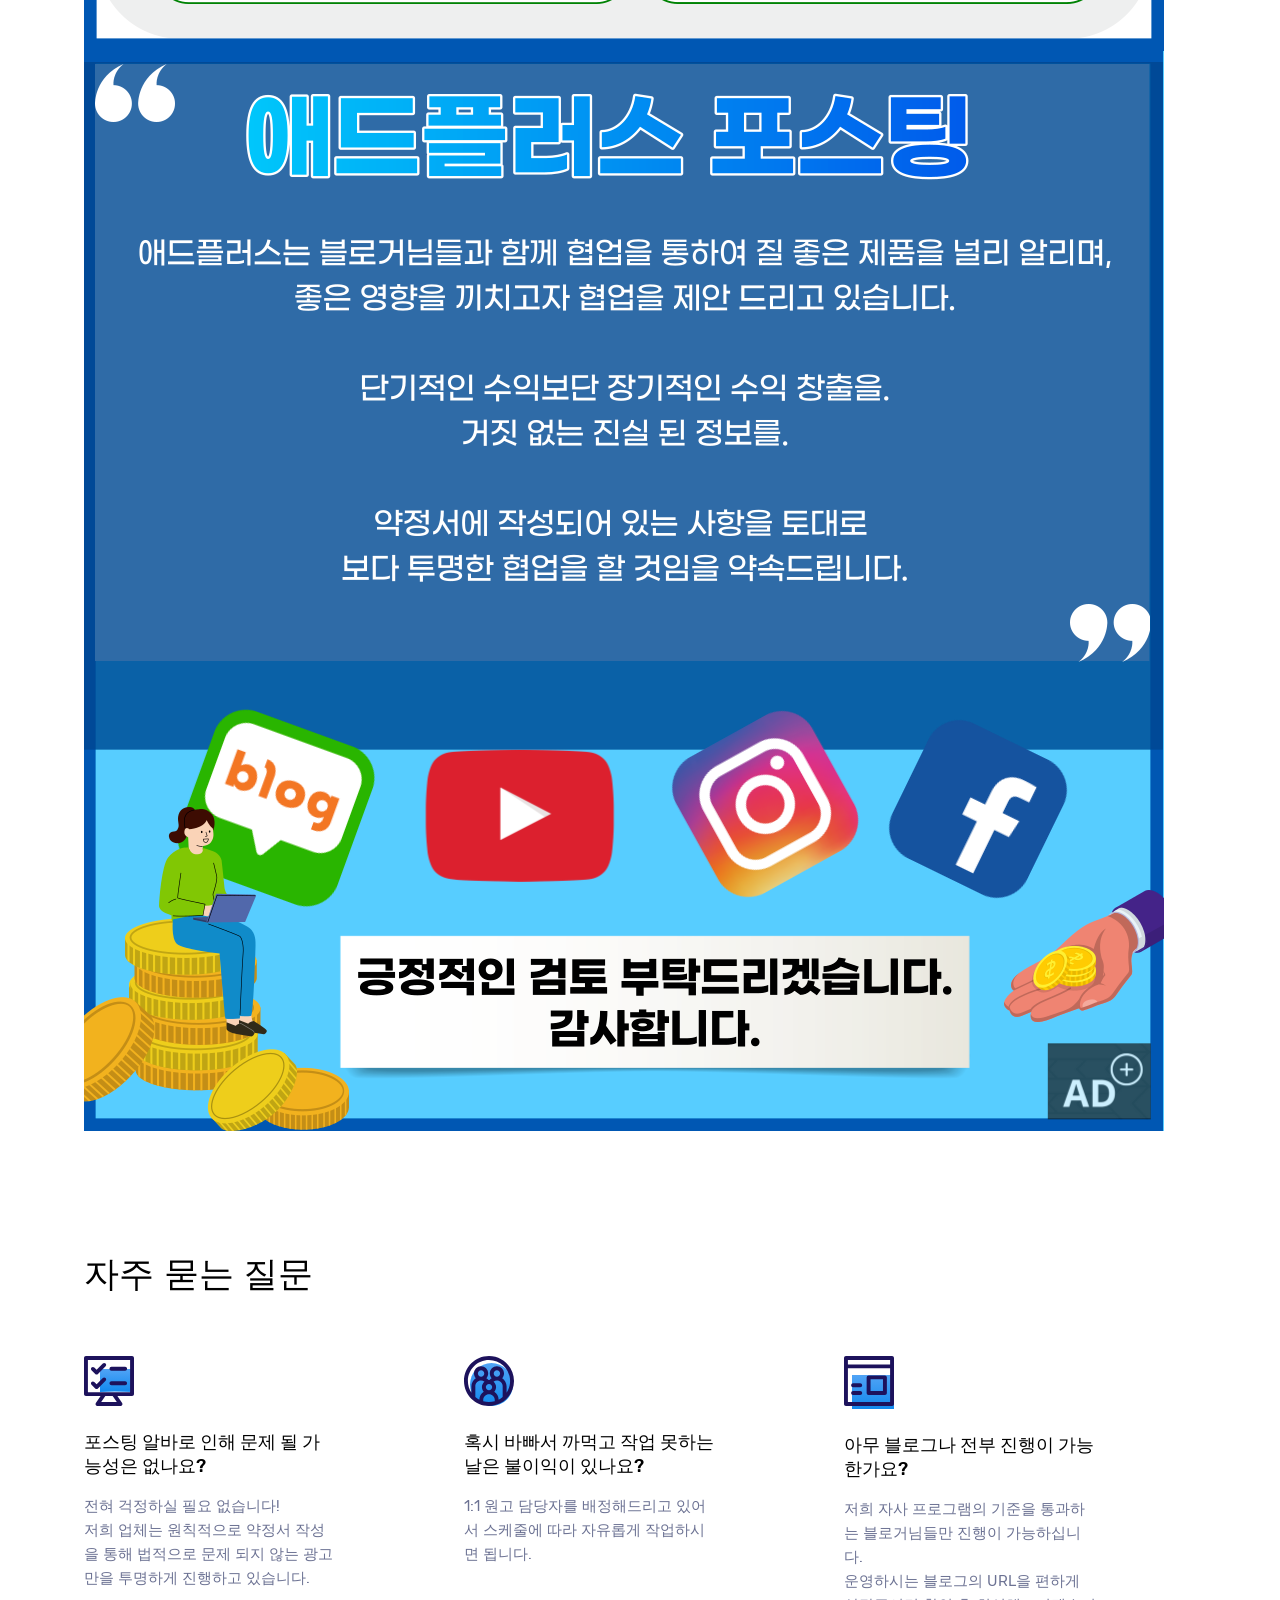
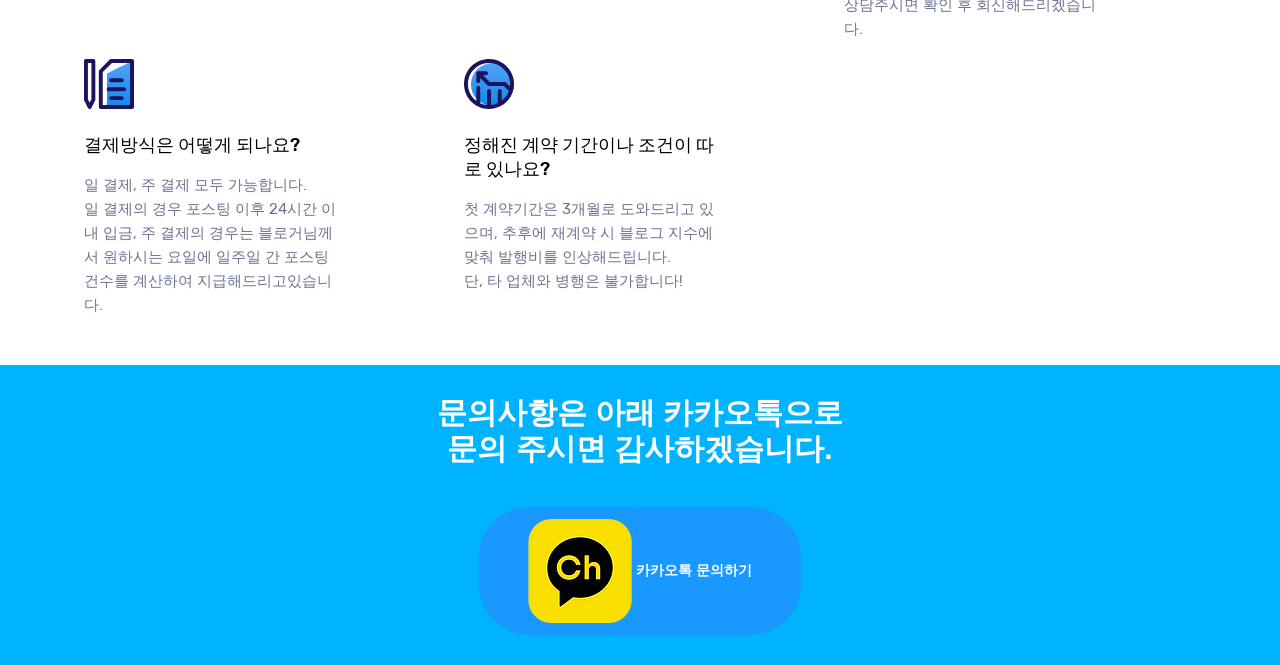
==== commit 4b22b16f: "." ====
--- a/index.html
+++ b/index.html
@@ -232,24 +232,6 @@
 			</div>
 		</section>
 		<footer class="footer">
-			<div class="footer-top">
-				<div class="container">
-					<div class="row">
-						<div class="col-sm-6">
-							<div class="row">
-							</div>
-						</div>
-						<div class="col-sm-6">
-							<address>
-								<p style="text-align:right;">TEL. 010-7697-2830</p>
-								<p style="text-align:right;">adplus2830@gmail.com</p>
-								<p style="text-align:right;">온라인 광고 대행사 애드플러스 (사업자 등록번호: 704-38-01012)</p>
-								<p style="text-align:right;">서울시 강서구 마곡중앙6로 70</p>
-							</address>
-						</div>
-					</div>
-				</div>
-			</div>
 			<!-- <div class="footer-bottom">
 				<div class="container">
 					<div class="d-flex justify-content-between align-items-center">
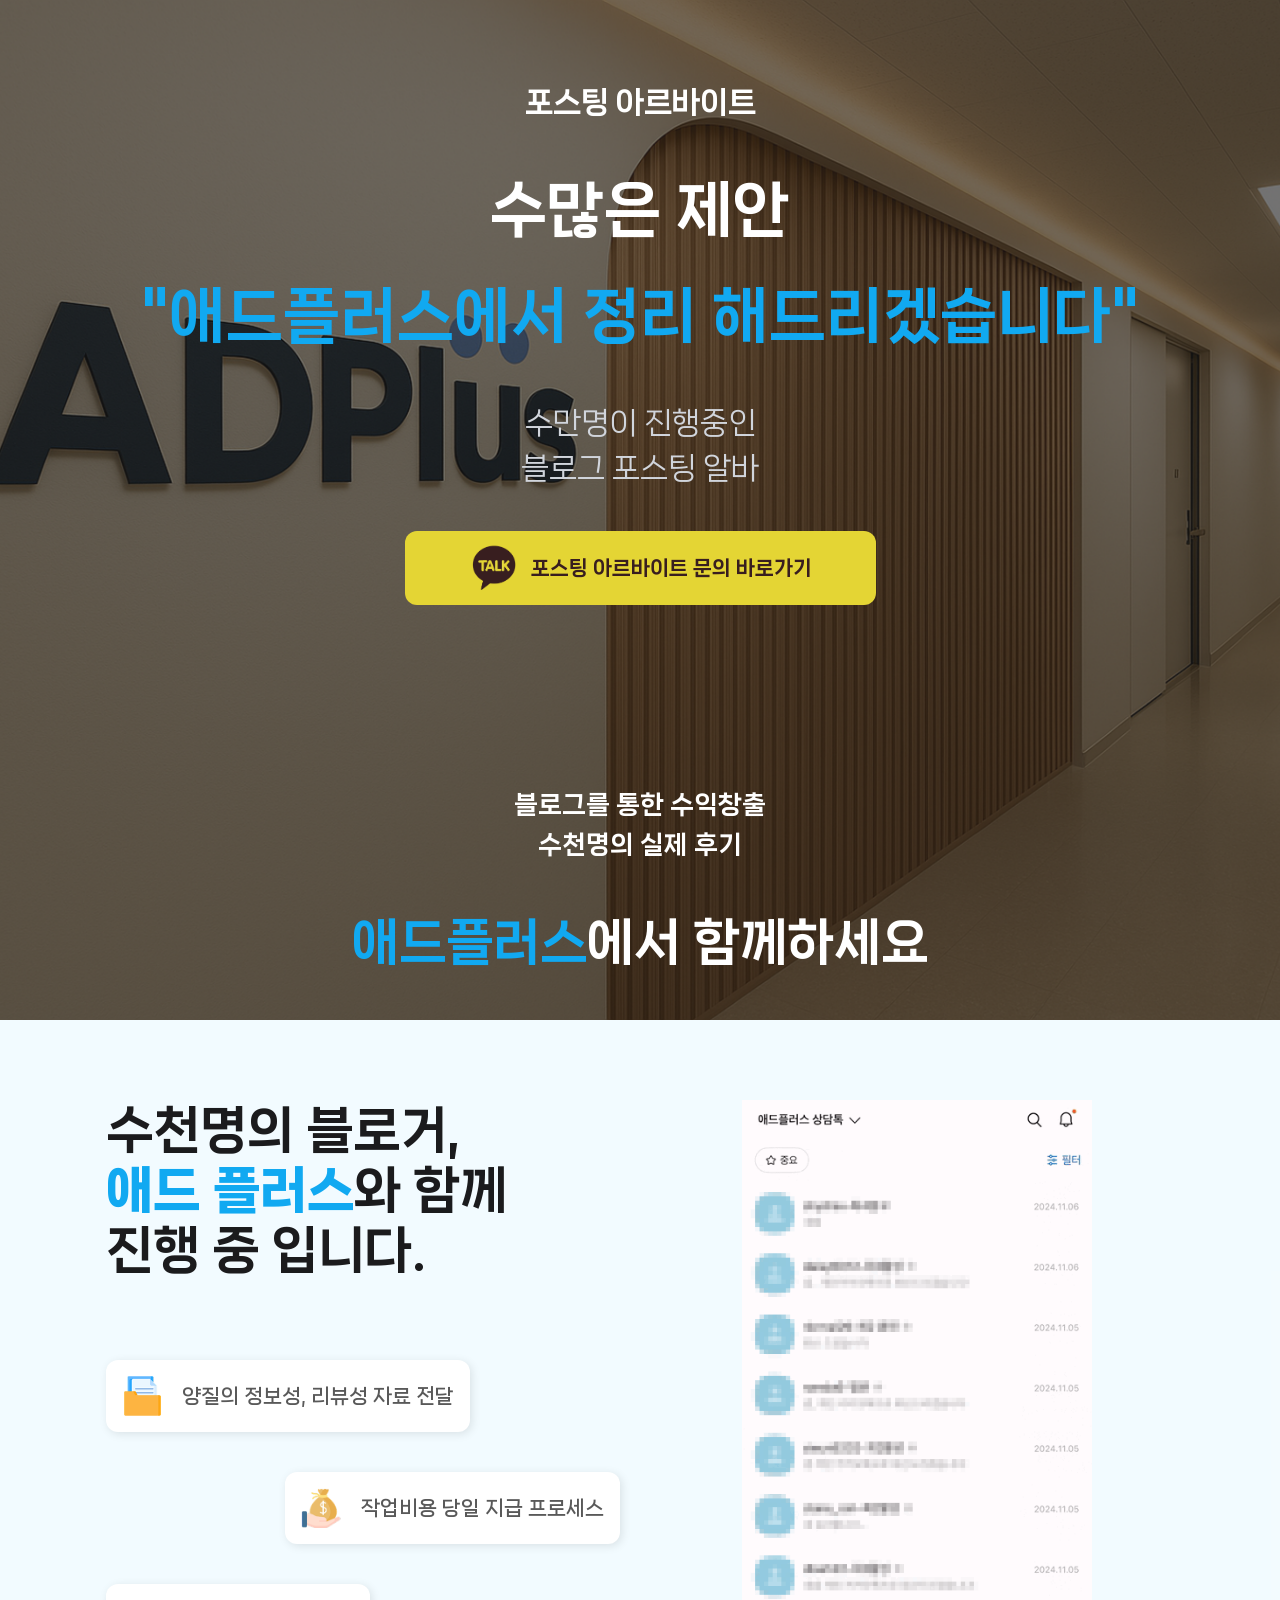
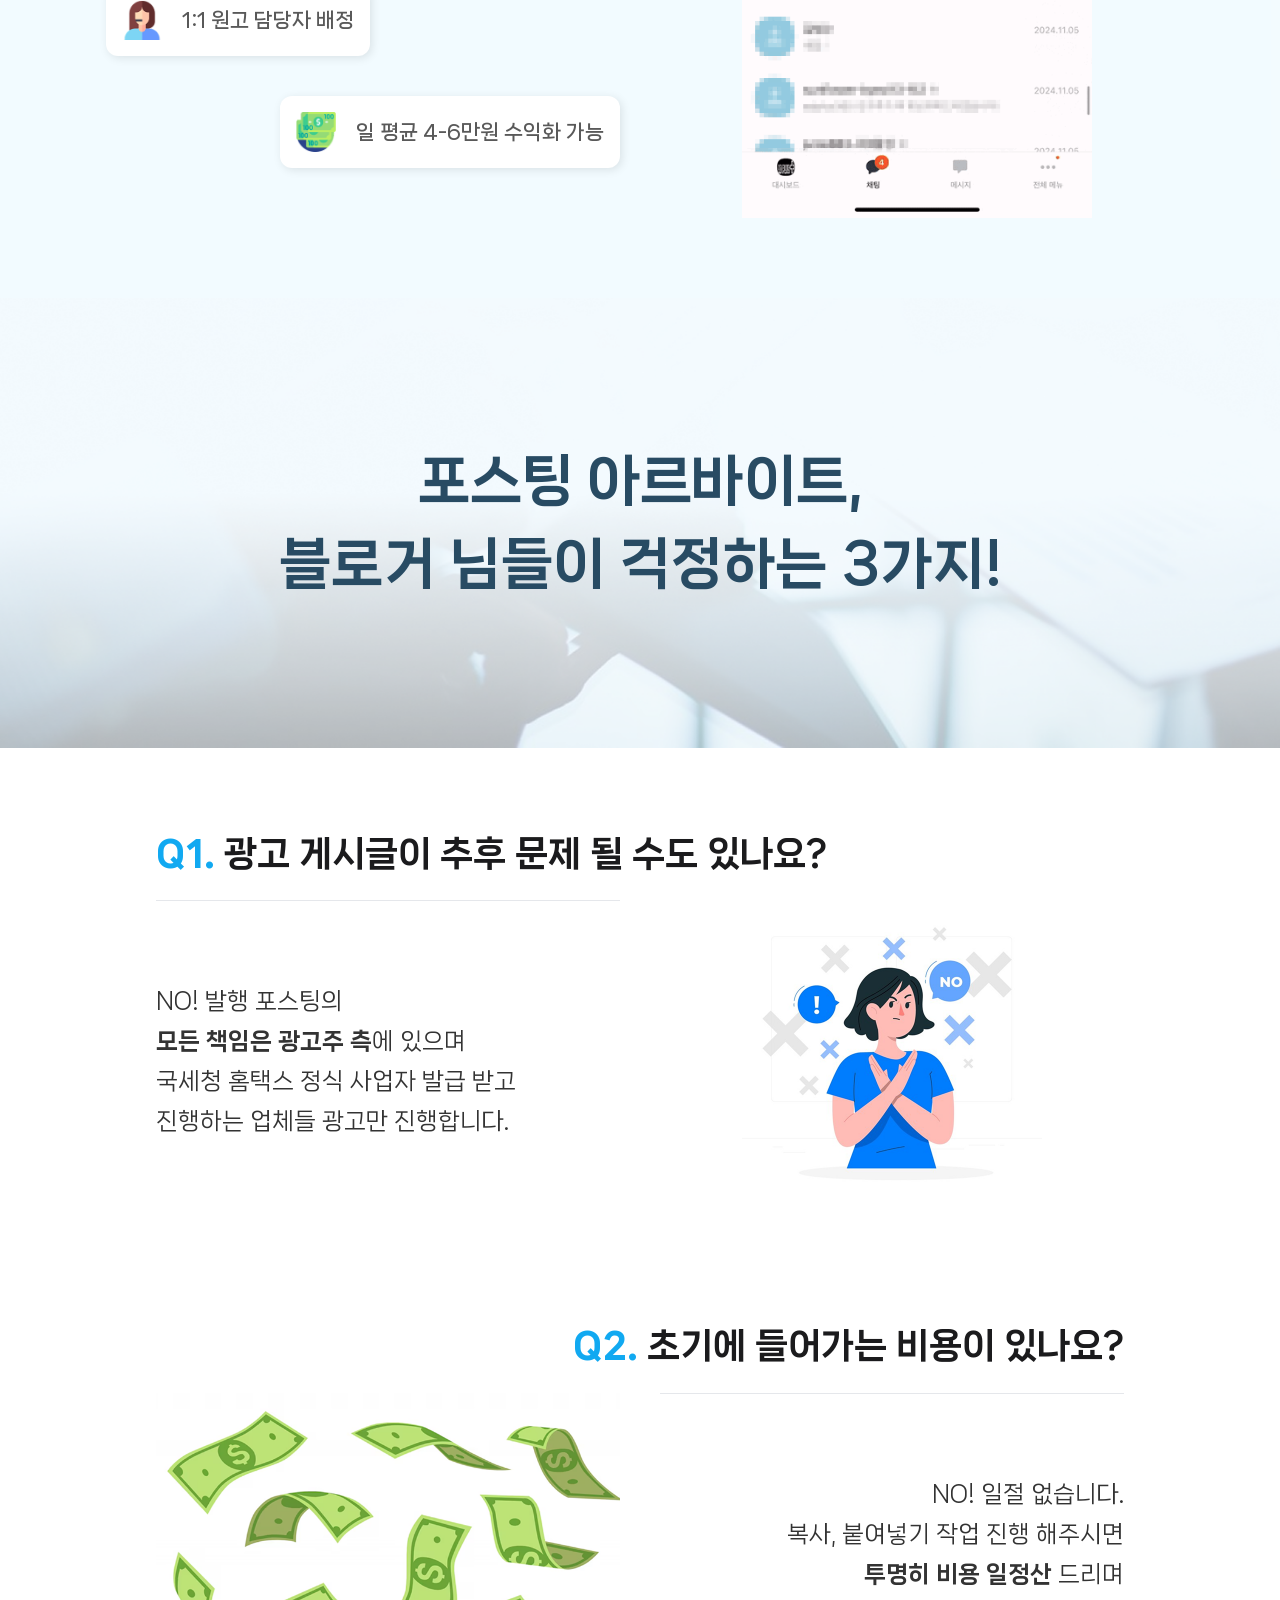
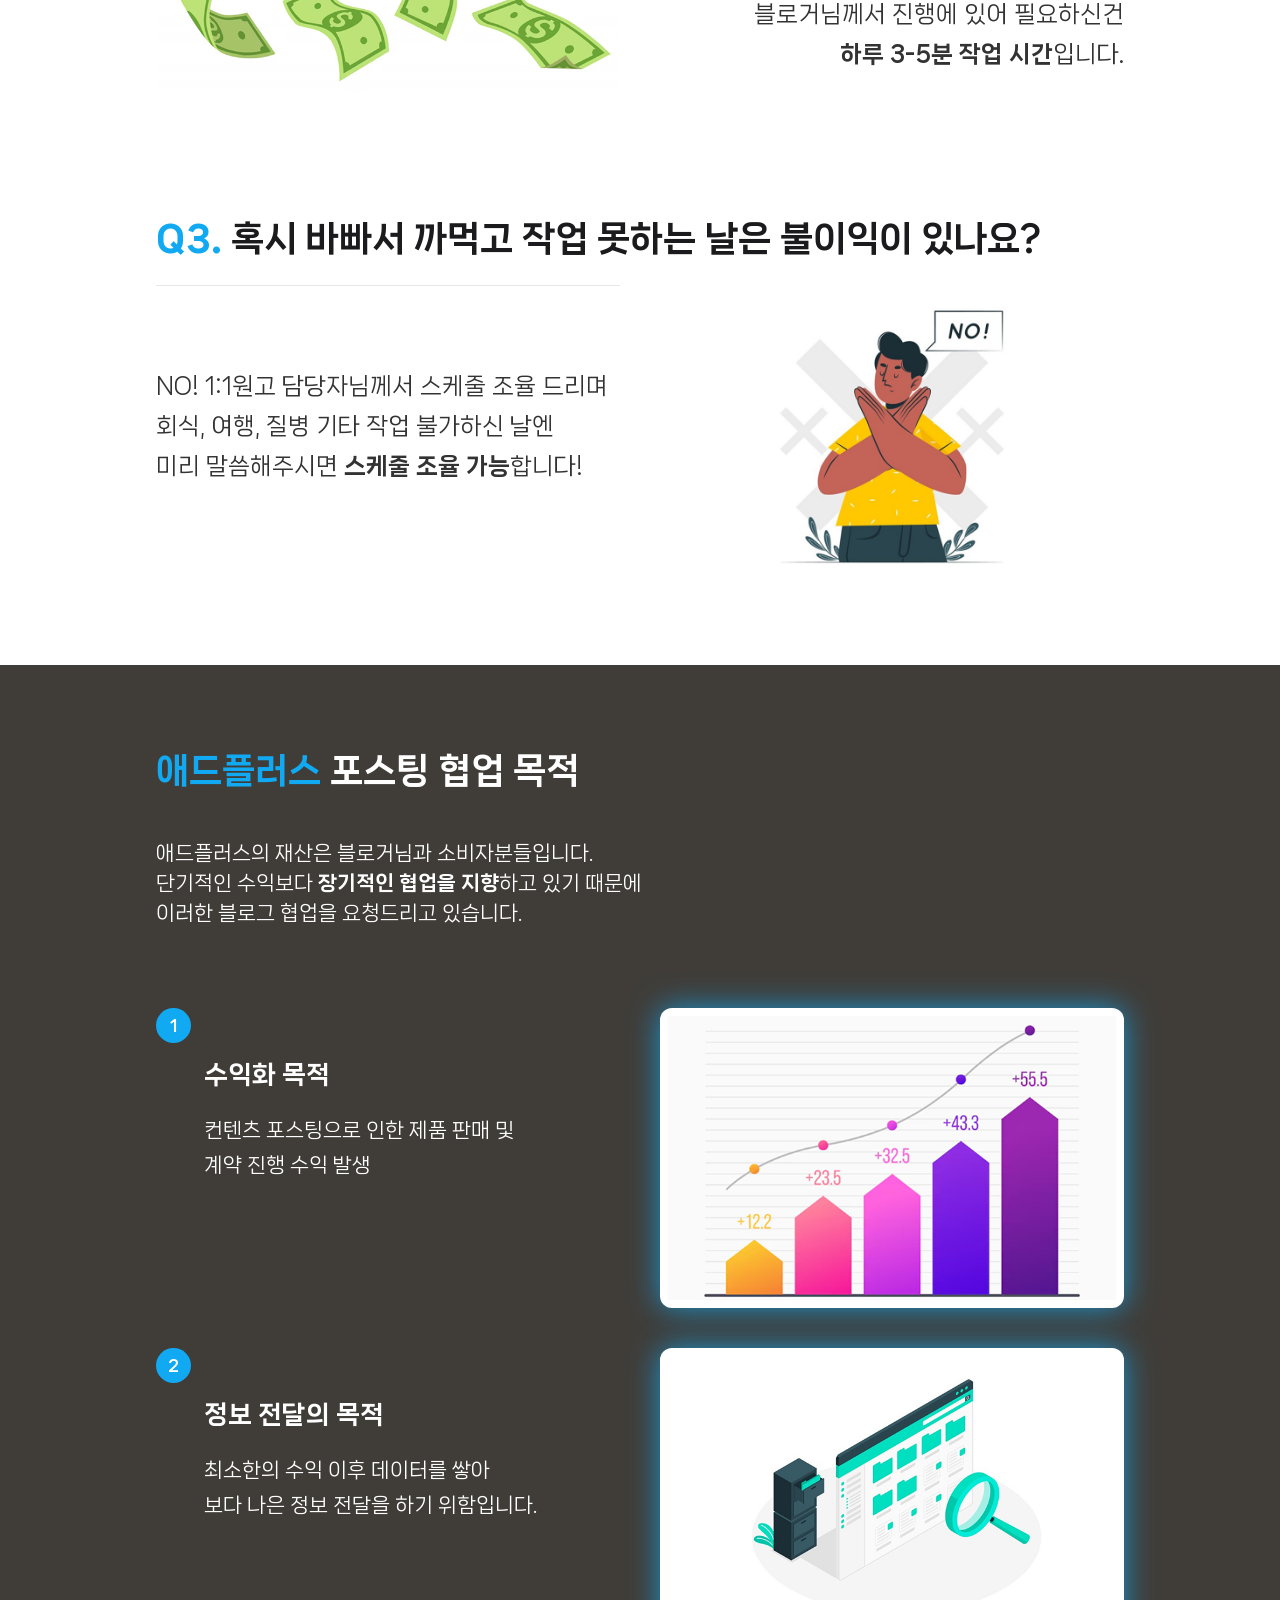
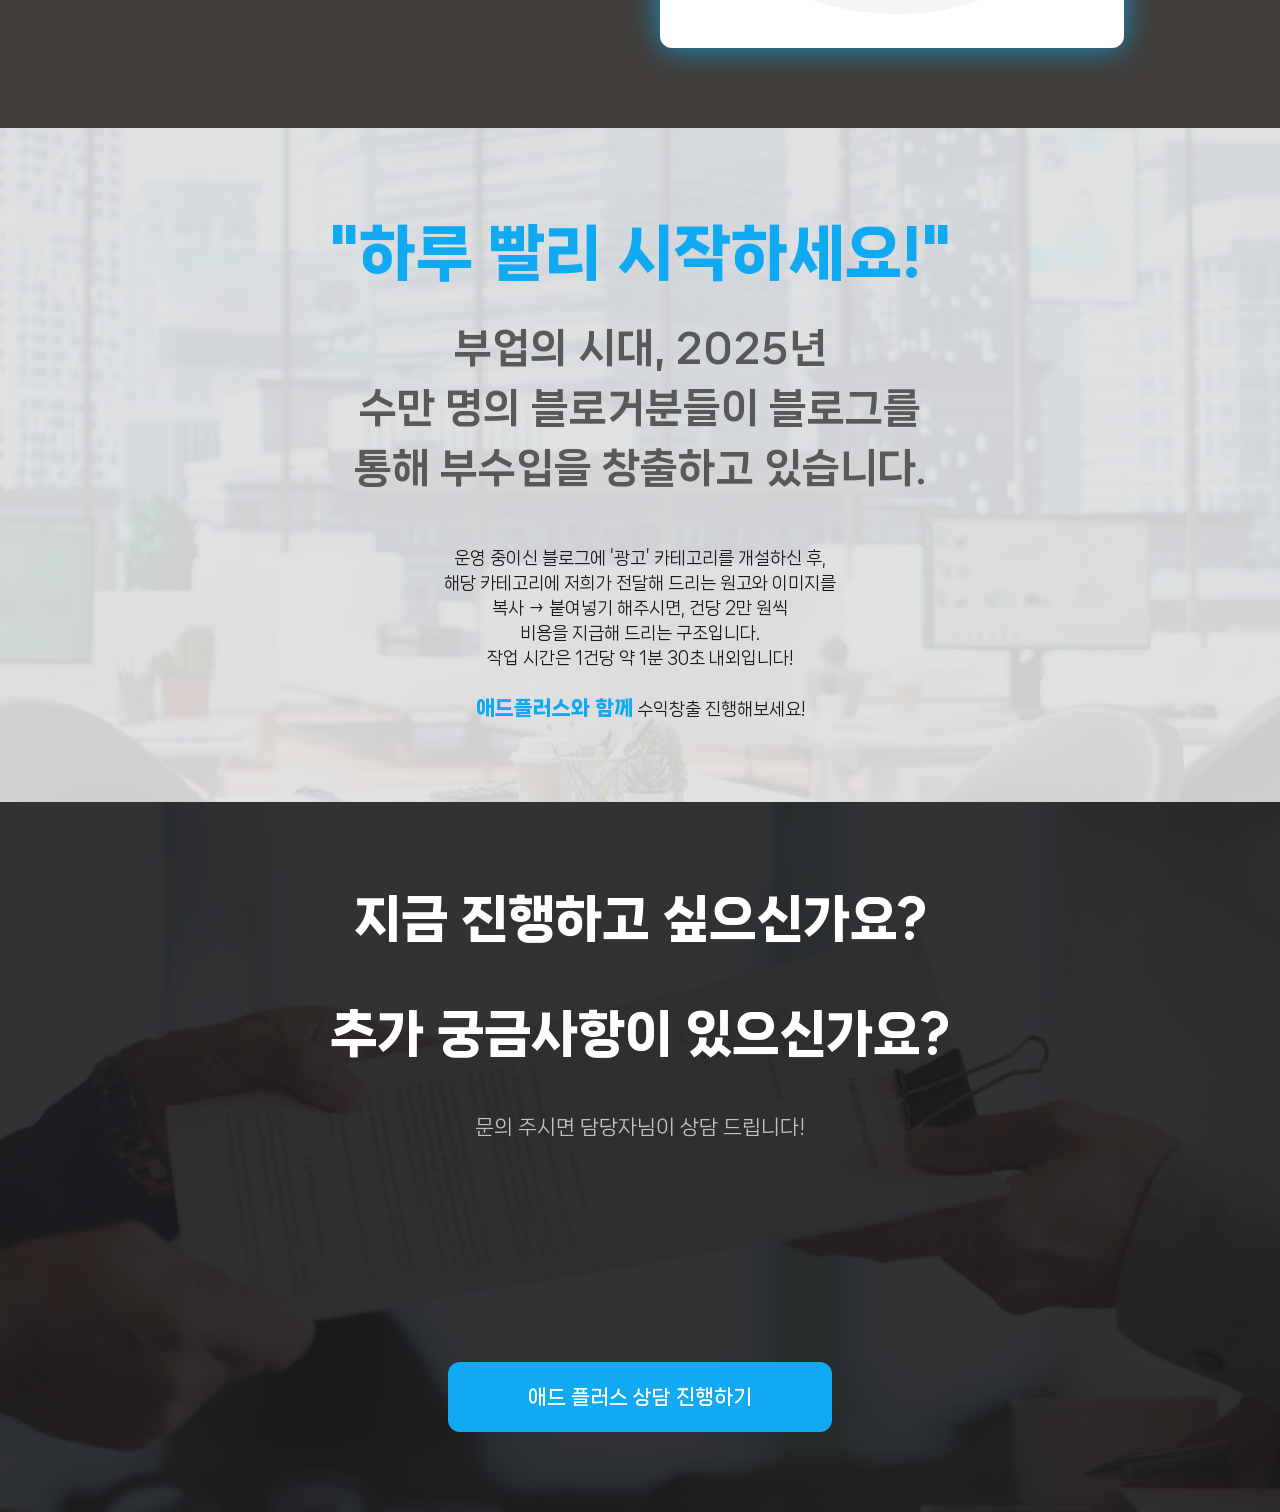
==== commit ff0b51c3: "2025" ====
--- a/index.html
+++ b/index.html
@@ -1,259 +1,304 @@
-<!DOCTYPE html>
-<html lang="en">
-	<head>
-		<!-- Required meta tags --> 
-		<meta charset="utf-8">
-		<meta name="viewport" content="width=device-width, initial-scale=1, shrink-to-fit=no">
-		<title>애드플러스</title>
-		<link rel="stylesheet" href="vendors/mdi/css/materialdesignicons.min.css">
-		<link rel="stylesheet" href="vendors/owl.carousel/css/owl.carousel.css">
-		<link rel="stylesheet" href="vendors/owl.carousel/css/owl.theme.default.min.css">
-		<link rel="stylesheet" href="vendors/aos/css/aos.css">
-		<link rel="stylesheet" href="vendors/jquery-flipster/css/jquery.flipster.css">
-		<link rel="stylesheet" href="css/style.css">
-		<link rel="shortcut icon" href="images/favicon.png" />
+<html>
+  <head>
+    <title>Ad Plus</title>
+    <link rel="stylesheet" type="text/css" href="./assets/output.css" />
+		<link rel="shortcut icon" href="./assets/images/favicon.png" />
 		<meta property="og:type" content="website" /> 
-		<meta property="og:image" content="./imgs/pv.png" /> 
+		<meta property="og:image" content="./assets/images/pv.png" /> 
 		<meta property="og:title" content="애드플러스" />
 		<meta property="og:description" content="바이럴 마케팅 전문회사" /> 
-	</head>
-	<body data-spy="scroll" data-target=".navbar" data-offset="50">
-		<!--
-		<div id="mobile-menu-overlay"></div>
-		<nav class="navbar navbar-expand-lg fixed-top">
-			<div class="container">
-				<a class="navbar-brand" href="#"><img src="images/logo.svg" alt="Marshmallow"></a>
-				<button class="navbar-toggler" type="button" data-toggle="collapse" data-target="#navbarTogglerDemo01" aria-controls="navbarTogglerDemo01" aria-expanded="false" aria-label="Toggle navigation">
-				<span class="navbar-toggler-icon"><i class="mdi mdi-menu"> </i></span>
-				</button>
-				<div class="collapse navbar-collapse" id="navbarTogglerDemo01">
-					<div class="d-lg-none d-flex justify-content-between px-4 py-3 align-items-center">
-						<img src="images/logo-dark.svg" class="logo-mobile-menu" alt="logo">
-						<a href="javascript:;" class="close-menu"><i class="mdi mdi-close"></i></a>
-					</div>
-					<ul class="navbar-nav ml-auto align-items-center">
-						<li class="nav-item active">
-							<a class="nav-link" href="#home">Home <span class="sr-only">(current)</span></a>
-						</li>
-						<li class="nav-item">
-							<a class="nav-link" href="#services">Services</a>
-						</li>
-						<li class="nav-item">
-							<a class="nav-link" href="#about">About</a>
-						</li>
-						<li class="nav-item">
-							<a class="nav-link" href="#projects">Projects</a>
-						</li>
-						<li class="nav-item">
-							<a class="nav-link" href="#testimonial">Testimonial</a>
-						</li>
-						<li class="nav-item">
-							<a class="nav-link" href="#plans">Plans</a>
-						</li>
-						<li class="nav-item">
-							<a class="nav-link btn btn-success" href="#contact">174-394-9560</a>
-						</li>
-					</ul>
-				</div>
-			</div>
-		</nav>
-	-->
-		<div class="page-body-wrapper">
-			<section id="home" class="home">
-				<div class="container">
-					<div class="row">
-						<div class="col-sm-12">
-							<div class="main-banner">
-								<div class="d-sm-flex justify-content-between">
-									<div data-aos="zoom-in-up">
-										<div class="banner-title">
-												<h3 class="font-weight-medium">AD PLUS+</h3>
-										</div>
-										<p class="mt-3" style=" font-family: 맑은 고딕,malgun gothic,apple sd gothic neo,applegothic,sans-serif;">
-											블로그 포스팅 알바를 하려 한다면?<br/>
-											믿을 수 있는 파트너와 함께하세요!
-										</p>
-										<a href="http://pf.kakao.com/_BjbVxj" target="_blank" rel="noreferrer noopener" class="btn btn-secondary mt-3" style="font-family: 맑은 고딕,malgun gothic,apple sd gothic neo,applegothic,sans-serif;">카카오톡 상담받기</a>
-									</div>
-									<div class="mt-5 mt-lg-0">
-										<img src="images/group.png" alt="marsmello" class="img-fluid" data-aos="zoom-in-up">
-									</div>
-								</div>
-							</div>
-						</div>
-					</div>
-				</div>
-			</section>
-			<section id="banner" class="bg-info" style="padding:30px 0 30px 0;background-color:black;">
-				<div class="container">
-					<div class="row">
-						<div class="col-sm-12">
-							<div class="display-4 text-white font-weight-bold" style=" font-family: 맑은 고딕,malgun gothic,apple sd gothic neo,applegothic,sans-serif; text-align:center;">
-								블로그를 운영하다보면<br/>
-								<font color="RED" style="font-weight: bold;">꼭</font> 한번씩은 받아보시는<br/>
-								<font color="RED" style="font-weight: bold; text-decoration: underline;">블로그 광고 제의</font> 궁금하셨죠?<br/>
-								저희가 <font color="RED" style="font-weight: bold;">하나부터 열까지</font> <br/>
-								다 설명드리겠습니다!<br/>
-							</div>
-						</div>
-					</div>
-				</div>
-			</section>
-			<section id="infos">
-				<div class="container">
-					<div class="row">
-						<div class="col-sm-12">
-							<img src="./imgs/1.png" class="img-fluid">
-						</div>
-						<div class="col-sm-12">
-							<img src="./imgs/2.png" class="img-fluid">
-						</div>
-						<div class="col-sm-12">
-							<img src="./imgs/3.png" class="img-fluid">
-						</div>
-						<div class="col-sm-12">
-							<img src="./imgs/4.png" class="img-fluid">
-						</div>
-						<div class="col-sm-12">
-							<img src="./imgs/5.png" class="img-fluid">
-						</div>
-						<div class="col-sm-12">
-							<img src="./imgs/6.png" class="img-fluid">
-						</div>
-						<div class="col-sm-12">
-							<img src="./imgs/7.png" class="img-fluid">
-						</div>
-						<div class="col-sm-12">
-							<img src="./imgs/8.png" class="img-fluid">
-						</div>
-						<div class="col-sm-12">
-							<img src="./imgs/9.png" class="img-fluid">
-						</div>
-						<div class="col-sm-12">
-							<img src="./imgs/10.png" class="img-fluid">
-						</div>
-						<div class="col-sm-12">
-							<img src="./imgs/11.png" class="img-fluid">
-						</div>
-						<div class="col-sm-12">
-							<img src="./imgs/12.png" class="img-fluid">
-						</div>
-					</div>
-				</div>
-			</section>
-
-			<section class="our-services" id="services">
-				<div class="container">
-					<div class="row">
-						<div class="col-sm-12">
-							<h3 class="font-weight-medium text-dark mb-5" style="font-family: 맑은 고딕,malgun gothic,apple sd gothic neo,applegothic,sans-serif;">자주 묻는 질문</h3>
-						</div>
-					</div>
-					<div class="row" data-aos="fade-up">
-						<div class="col-sm-4 text-center text-lg-left">
-							<div class="services-box pb-0" data-aos="fade-down" data-aos-easing="linear" data-aos-duration="1500">
-								<img src="images/saving-strategy.svg" alt="" data-aos="zoom-in">
-								<h6 class="text-dark mb-3 mt-4 font-weight-medium">
-									포스팅 알바로 인해 문제 될 가능성은 없나요?
-								</h6>
-								<p>
-									전혀 걱정하실 필요 없습니다!<br/>
-									저희 업체는 원칙적으로 약정서 작성을 통해 법적으로 문제 되지 않는 광고만을 투명하게 진행하고 있습니다.
-								</p>
-							</div>
-						</div>
-						<div class="col-sm-4 text-center text-lg-left">
-							<div class="services-box" data-aos="fade-down" data-aos-easing="linear" data-aos-duration="1500">
-								<img src="images/digital-strategy.svg" alt="" data-aos="zoom-in">
-								<h6 class="text-dark mb-3 mt-4 font-weight-medium">
-									혹시 바빠서 까먹고 작업 못하는 날은 불이익이 있나요?
-								</h6>
-								<p>
-									1:1 원고 담당자를 배정해드리고 있어서 스케줄에 따라 자유롭게 작업하시면 됩니다.
-								</p>
-							</div>
-						</div>
-						<div class="col-sm-4 text-center text-lg-left">
-							<div class="services-box  pb-lg-0" data-aos="fade-down" data-aos-easing="linear" data-aos-duration="1500">
-								<img src="images/digital-marketing.svg" alt="" data-aos="zoom-in">
-								<h6 class="text-dark mb-3 mt-4 font-weight-medium">
-									아무 블로그나 전부 진행이 가능한가요?
-								</h6>
-								<p>
-									저희 자사 프로그램의 기준을 통과하는 블로거님들만 진행이 가능하십니다.<br/>
-									운영하시는 블로그의 URL을 편하게 상담주시면 확인 후 회신해드리겠습니다.
-								</p>
-							</div>
-						</div>
-					</div>
-					<div class="row" data-aos="fade-up">
-						<div class="col-sm-4 text-center text-lg-left">
-							<div class="services-box"   data-aos="fade-down" data-aos-easing="linear" data-aos-duration="1500">
-								<img src="images/design-development.svg" alt="" data-aos="zoom-in">
-								<h6 class="text-dark mb-3 mt-4 font-weight-medium">
-									결제방식은 어떻게 되나요?
-								</h6>
-								<p>
-									일 결제, 주 결제 모두 가능합니다.<br/>
-									일 결제의 경우 포스팅 이후 24시간 이내 입금, 주 결제의 경우는 블로거님께서 원하시는 요일에 일주일 간 포스팅 건수를 계산하여 지급해드리고있습니다.
-								</p>
-							</div>
-						</div>
-						<div class="col-sm-4 text-center text-lg-left">
-							<div class="services-box" data-aos="fade-down" data-aos-easing="linear" data-aos-duration="1500">
-								<img src="images/integrated-marketing.svg" alt="" data-aos="zoom-in">
-								<h6 class="text-dark mb-3 mt-4 font-weight-medium">정해진 계약 기간이나 조건이 따로 있나요?
-								</h6>
-								<p>
-									첫 계약기간은 3개월로 도와드리고 있으며, 추후에 재계약 시 블로그 지수에 맞춰 발행비를 인상해드립니다.<br/>
-									단, 타 업체와 병행은 불가합니다!
-								</p>
-							</div>
-						</div>
-					</div>
-				</div>
-			</section>
-		</div>
-		<section id="banner" class="bg-info" style="padding:30px 0 30px 0;background-color:black;">
-			<div class="container">
-				<div class="row">
-					<div class="col-sm-12">
-						<div class="display-4 text-white" style=" font-family: 맑은 고딕,malgun gothic,apple sd gothic neo,applegothic,sans-serif; text-align:center;">
-							<div class="mb-4 font-weight-bold" >
-								문의사항은 아래 카카오톡으로<br/>
-								문의 주시면 감사하겠습니다.<br/>
-							</div>
-							<div class="">
-								<a href="http://pf.kakao.com/_BjbVxj" target="_blank" rel="noreferrer noopener" class="btn btn-secondary btn-md mt-3 pr-lg-5 pl-lg-5"><img src="./imgs/kk.png" /> 카카오톡 문의하기</a>
-							</div>
-						</div>
-					</div>
-				</div>
-			</div>
-		</section>
-		<footer class="footer">
-			<!-- <div class="footer-bottom">
-				<div class="container">
-					<div class="d-flex justify-content-between align-items-center">
-						<div class="d-flex align-items-center">
-							<img src="images/logo.svg" alt="logo" class="mr-3">
-							<p class="mb-0 text-small pt-1">© 2019-2020 <a href="https://www.bootstrapdash.com" class="text-white" target="_blank">BootstrapDash</a>. All rights reserved.</p>
-						</div>
-						<div>
-							<div class="d-flex">
-								<a href="#" class="text-small text-white mx-2 footer-link">Privacy Policy </a>          
-								<a href="#" class="text-small text-white mx-2 footer-link">Customer Support </a>
-								<a href="#" class="text-small text-white mx-2 footer-link">Careers </a>
-							</div>
-						</div>
-					</div>
-				</div>
-			</div> -->
-		</footer>
-		<script src="vendors/base/vendor.bundle.base.js"></script>
-		<script src="vendors/owl.carousel/js/owl.carousel.js"></script>
-		<script src="vendors/aos/js/aos.js"></script>
-		<script src="vendors/jquery-flipster/js/jquery.flipster.min.js"></script>
-		<script src="js/template.js"></script>
-	</body>
-</html>+  </head>
+  <body>
+    <div class="fixed bottom-5 w-full" id="fixed_button">
+      <a href="http://pf.kakao.com/_BjbVxj/chat" target="_blank" class="block w-fit mx-auto">
+        <button
+          class="bg-[#E4D534] text-[#381E1F] font-extrabold px-16 py-3 rounded-xl text-[20px] mt-10 cursor-pointer flex gap-3 justify-center items-center mx-auto"
+        >
+          <img src="./assets/images/kakaotalk.png" class="w-[50px] h-[50px]" />
+          포스팅 아르바이트 문의 바로가기
+        </button>
+      </a>
+    </div>
+
+    <section class="index_bg">
+      <div class="container mx-auto px-4 py-10 text-center">
+        <h2 class="text-[30px] font-extrabold text-white mt-10">포스팅 아르바이트</h2>
+        <p class="text-[60px] font-extrabold text-white mt-10">수많은 제안</p>
+        <p class="text-[60px] font-extrabold text-main-blue mt-4">
+          "애드플러스에서 정리 해드리겠습니다"
+        </p>
+
+        <p class="text-[30px] text-gray-300 mt-10">수만명이 진행중인<br />블로그 포스팅 알바</p>
+        <a href="http://pf.kakao.com/_BjbVxj/chat" target="_blank" class="block w-fit mx-auto">
+          <button
+            class="bg-[#E4D534] text-[#381E1F] font-extrabold px-16 py-3 rounded-xl text-[20px] mt-10 cursor-pointer flex gap-3 justify-center items-center mx-auto"
+          >
+            <img src="./assets/images/kakaotalk.png" class="w-[50px] h-[50px]" />
+            포스팅 아르바이트 문의 바로가기
+          </button>
+        </a>
+
+        <div class="w-[2px] h-[100px] bg-transparent mt-10 mx-auto"></div>
+
+        <p class="text-[25px] leading-[40px] text-white font-extrabold mt-10">
+          블로그를 통한 수익창출<br />수천명의 실제 후기
+        </p>
+
+        <p class="text-[50px] font-extrabold text-white mt-10">
+          <span class="text-main-blue">애드플러스</span>에서 함께하세요
+        </p>
+      </div>
+    </section>
+    <section class="bg-[#11A9F1]/5">
+      <div class="container mx-auto px-4 py-20 max-w-[1100px]">
+        <div class="grid sm:grid-cols-2 grid-cols-1 gap-10">
+          <div>
+            <h3 class="text-[50px] font-extrabold leading-[60px]">
+              수천명의 블로거,<br />
+              <span class="text-main-blue font-black">애드 플러스</span>와 함께<br />
+              진행 중 입니다.
+            </h3>
+            <div class="flex flex-col gap-10 mt-20">
+              <div class="bg-white custom-shadow rounded-xl p-4 flex gap-5 items-center w-fit">
+                <img
+                  src="./assets/images/section2-1.png"
+                  alt="section2-1"
+                  class="w-[40px] h-[40px]"
+                />
+                <p class="text-[20px] font-bold text-[#595959]">양질의 정보성, 리뷰성 자료 전달</p>
+              </div>
+              <div
+                class="bg-white custom-shadow rounded-xl p-4 flex gap-5 items-center ml-auto w-fit"
+              >
+                <img
+                  src="./assets/images/section2-2.png"
+                  alt="section2-1"
+                  class="w-[40px] h-[40px]"
+                />
+                <p class="text-[20px] font-bold text-[#595959]">작업비용 당일 지급 프로세스</p>
+              </div>
+              <div class="bg-white custom-shadow rounded-xl p-4 flex gap-5 items-center w-fit">
+                <img
+                  src="./assets/images/section2-3.png"
+                  alt="section2-1"
+                  class="w-[40px] h-[40px]"
+                />
+                <p class="text-[20px] font-bold text-[#595959]">1:1 원고 담당자 배정</p>
+              </div>
+              <div
+                class="bg-white custom-shadow rounded-xl p-4 flex gap-5 items-center ml-auto w-fit"
+              >
+                <img
+                  src="./assets/images/section2-4.png"
+                  alt="section2-1"
+                  class="w-[40px] h-[40px]"
+                />
+                <p class="text-[20px] font-bold text-[#595959]">일 평균 4-6만원 수익화 가능</p>
+              </div>
+            </div>
+          </div>
+          <div class="">
+            <img src="./assets/images/scroll_img.gif" alt="scroll" class="w-[350px] mx-auto" />
+          </div>
+        </div>
+      </div>
+    </section>
+    <section class="section3_bg flex justify-center items-center">
+      <div class="container mx-auto py-10">
+        <p class="text-[55px] font-extrabold text-center text-[#284B63]">
+          포스팅 아르바이트,<br />
+          블로거 님들이 걱정하는 3가지!
+        </p>
+      </div>
+    </section>
+    <section class="bg-white">
+      <div class="container mx-auto px-4 py-20 max-w-[1000px]">
+        <p class="text-[35px] font-extrabold mb-5">
+          <span class="text-main-blue font-black">Q1.</span> 광고 게시글이 추후 문제 될 수도 있나요?
+        </p>
+        <div class="grid sm:grid-cols-2 grid-cols-1 sm:grid-flow-row-reverse gap-10">
+          <div class="border-t-[1px] border-gray-200 pt-20">
+            <p class="text-[23px] text-[#333] leading-[40px]">
+              NO! 발행 포스팅의<br />
+              <span class="font-extrabold">모든 책임은 광고주 측</span>에 있으며<br />
+              국세청 홈택스 정식 사업자 발급 받고<br />
+              진행하는 업체들 광고만 진행합니다.
+            </p>
+          </div>
+          <div class="rounded-xl h-[300px]">
+            <img
+              src="./assets/images/section4-1.png"
+              alt="section4-1"
+              class="h-full mx-auto object-cover"
+            />
+          </div>
+        </div>
+
+        <p class="text-[35px] font-extrabold mb-5 text-right mt-30">
+          <span class="text-main-blue font-black">Q2.</span> 초기에 들어가는 비용이 있나요?
+        </p>
+        <div class="grid sm:grid-cols-2 grid-cols-1 gap-10">
+          <div class="rounded-xl h-[300px]">
+            <img
+              src="./assets/images/section4-2.png"
+              alt="section4-1"
+              class="h-full mx-auto object-cover"
+            />
+          </div>
+          <div class="border-t-[1px] border-gray-200 pt-20">
+            <p class="text-[23px] text-[#333] leading-[40px] text-right">
+              NO! 일절 없습니다.<br />
+              복사, 붙여넣기 작업 진행 해주시면<br />
+              <span class="font-extrabold">투명히 비용 일정산</span> 드리며<br />
+              블로거님께서 진행에 있어 필요하신건<br />
+              <span class="font-extrabold">하루 3-5분 작업 시간</span>입니다.
+            </p>
+          </div>
+        </div>
+
+        <p class="text-[35px] font-extrabold mb-5 mt-30">
+          <span class="text-main-blue font-black">Q3.</span> 혹시 바빠서 까먹고 작업 못하는 날은
+          불이익이 있나요?
+        </p>
+        <div class="grid sm:grid-cols-2 grid-cols-1 sm:grid-flow-row-reverse gap-10">
+          <div class="border-t-[1px] border-gray-200 pt-20">
+            <p class="text-[23px] text-[#333] leading-[40px] leading-[30px]">
+              NO! 1:1원고 담당자님께서 스케줄 조율 드리며<br />
+              회식, 여행, 질병 기타 작업 불가하신 날엔<br />
+              미리 말씀해주시면 <span class="font-extrabold">스케줄 조율 가능</span>합니다!
+            </p>
+          </div>
+          <div class="rounded-xl h-[300px]">
+            <img
+              src="./assets/images/section4-3.png"
+              alt="section4-1"
+              class="h-full mx-auto object-cover"
+            />
+          </div>
+        </div>
+      </div>
+    </section>
+    <section class="bg-[#403D39]">
+      <div class="container mx-auto px-4 py-20 max-w-[1000px]">
+        <p class="text-white text-[35px] font-extrabold mb-10">
+          <span class="text-main-blue">애드플러스</span> 포스팅 협업 목적
+        </p>
+        <p class="text-white text-[20px] leading-[30px]">
+          애드플러스의 재산은 블로거님과 소비자분들입니다.<br />
+          단기적인 수익보다 <span class="font-extrabold">장기적인 협업을 지향</span>하고 있기
+          때문에<br />
+          이러한 블로그 협업을 요청드리고 있습니다.
+        </p>
+        <div class="grid sm:grid-cols-2 grid-cols-1 gap-10 mt-20">
+          <div class="relative pt-12 pl-12">
+            <div
+              class="w-[35px] h-[35px] bg-main-blue rounded-full absolute left-0 top-0 flex items-center justify-center text-white font-extrabold"
+            >
+              1
+            </div>
+            <p class="text-white text-[25px] font-extrabold">수익화 목적</p>
+            <p class="text-white text-[20px] leading-[35px] mt-5">
+              컨텐츠 포스팅으로 인한 제품 판매 및<br />
+              계약 진행 수익 발생
+            </p>
+          </div>
+          <div class="p-2 rounded-xl bg-white shadow-[0_0_30px_0px_rgba(17,169,241,0.8)] h-[300px]">
+            <img
+              src="./assets/images/section5-1.png"
+              alt="section5-1"
+              class="h-full mx-auto object-cover"
+            />
+          </div>
+        </div>
+        <div class="grid sm:grid-cols-2 grid-cols-1 gap-10 mt-10">
+          <div class="relative pt-12 pl-12">
+            <div
+              class="w-[35px] h-[35px] bg-main-blue rounded-full absolute left-0 top-0 flex items-center justify-center text-white font-extrabold"
+            >
+              2
+            </div>
+            <p class="text-white text-[25px] font-extrabold">정보 전달의 목적</p>
+            <p class="text-white text-[20px] leading-[35px] mt-5">
+              최소한의 수익 이후 데이터를 쌓아<br />
+              보다 나은 정보 전달을 하기 위함입니다.
+            </p>
+          </div>
+          <div class="p-2 rounded-xl bg-white shadow-[0_0_30px_0px_rgba(17,169,241,0.8)] h-[300px]">
+            <img
+              src="./assets/images/section5-2.png"
+              alt="section5-2"
+              class="h-full mx-auto object-cover"
+            />
+          </div>
+        </div>
+      </div>
+    </section>
+
+    <section class="section6_bg">
+      <div class="container mx-auto px-4 py-20 max-w-[1000px]">
+        <p class="text-main-blue text-[60px] font-black text-center">"하루 빨리 시작하세요!"</p>
+        <p class="text-[#595959] text-[40px] font-extrabold mt-5 text-center">
+          부업의 시대, 2025년<br />
+          수만 명의 블로거분들이 블로그를<br />
+          통해 부수입을 창출하고 있습니다.
+        </p>
+        <p class=" text-[17px] text-center leading-[25px] mt-12">
+          운영 중이신 블로그에 ‘광고’ 카테고리를 개설하신 후,<br />
+          해당 카테고리에 저희가 전달해 드리는 원고와 이미지를 <br />
+          복사 → 붙여넣기 해주시면, 건당 2만 원씩<br />
+          비용을 지급해 드리는 구조입니다.<br />
+          작업 시간은 1건당 약 1분 30초 내외입니다!<br /><br />
+
+          <span class="text-main-blue font-black text-[20px]">애드플러스와 함께</span> 수익창출
+          진행해보세요!
+        </p>
+      </div>
+    </section>
+
+    <section class="section7_bg">
+      <div class="container mx-auto px-4 py-20 max-w-[1000px]">
+        <p class="text-white text-[50px] font-black mb-10 text-center">지금 진행하고 싶으신가요?</p>
+        <p class="text-white text-[50px] font-black mb-10 text-center">
+          추가 궁금사항이 있으신가요?
+        </p>
+        <p class="text-[20px] text-center text-[#C2C2C2]">문의 주시면 담당자님이 상담 드립니다!</p>
+        <div class="w-[2px] h-[100px] bg-transparent mt-10 mx-auto"></div>
+        <div class="flex justify-center items-center mt-10">
+          <a href="http://pf.kakao.com/_BjbVxj/chat" target="_blank" class="mx-auto">
+            <button
+              class="bg-main-blue text-white px-20 py-5 rounded-xl text-[20px] font-bold mt-10 cursor-pointer mx-auto"
+            >
+              애드 플러스 상담 진행하기
+            </button>
+          </a>
+        </div>
+      </div>
+    </section>
+  </body>
+  <script type="text/javascript">
+    document.addEventListener('DOMContentLoaded', function () {
+      const fixedButton = document.getElementById('fixed_button');
+      const scrollThreshold = 500; // 스크롤 위치 임계값
+
+      if( fixedButton) {
+        fixedButton.style.opacity = '0';
+      }
+
+      window.addEventListener('scroll', function () {
+        const scrollTop = window.scrollY;
+        const windowHeight = window.innerHeight;
+        const section7Top = document.querySelector('.section7_bg').offsetTop;
+
+        let shouldShowButton = scrollTop > scrollThreshold;
+
+        // section7_bg가 화면에 보이기 시작하면 버튼 숨기기
+        if (scrollTop + windowHeight >= section7Top) {
+          shouldShowButton = false;
+        }
+
+        fixedButton.style.opacity = shouldShowButton ? '1' : '0';
+        fixedButton.style.transition = 'opacity 0.2s ease-in-out'; // 부드러운 전환
+      });
+    });
+  </script>
+</html>
--- a/assets/output.css
+++ b/assets/output.css
@@ -0,0 +1,753 @@
+/*! tailwindcss v4.1.4 | MIT License | https://tailwindcss.com */
+@layer properties;
+@layer theme, base, components, utilities;
+@layer theme {
+  :root, :host {
+    --font-sans: ui-sans-serif, system-ui, sans-serif, "Apple Color Emoji",
+      "Segoe UI Emoji", "Segoe UI Symbol", "Noto Color Emoji";
+    --font-mono: ui-monospace, SFMono-Regular, Menlo, Monaco, Consolas, "Liberation Mono",
+      "Courier New", monospace;
+    --color-gray-200: oklch(92.8% 0.006 264.531);
+    --color-gray-300: oklch(87.2% 0.01 258.338);
+    --color-black: #000;
+    --color-white: #fff;
+    --spacing: 0.25rem;
+    --font-weight-bold: 700;
+    --font-weight-extrabold: 800;
+    --font-weight-black: 900;
+    --radius-xl: 0.75rem;
+    --ease-in-out: cubic-bezier(0.4, 0, 0.2, 1);
+    --default-transition-duration: 150ms;
+    --default-transition-timing-function: cubic-bezier(0.4, 0, 0.2, 1);
+    --default-font-family: var(--font-sans);
+    --default-mono-font-family: var(--font-mono);
+  }
+}
+@layer base {
+  *, ::after, ::before, ::backdrop, ::file-selector-button {
+    box-sizing: border-box;
+    margin: 0;
+    padding: 0;
+    border: 0 solid;
+  }
+  html, :host {
+    line-height: 1.5;
+    -webkit-text-size-adjust: 100%;
+    tab-size: 4;
+    font-family: var(--default-font-family, ui-sans-serif, system-ui, sans-serif, "Apple Color Emoji", "Segoe UI Emoji", "Segoe UI Symbol", "Noto Color Emoji");
+    font-feature-settings: var(--default-font-feature-settings, normal);
+    font-variation-settings: var(--default-font-variation-settings, normal);
+    -webkit-tap-highlight-color: transparent;
+  }
+  hr {
+    height: 0;
+    color: inherit;
+    border-top-width: 1px;
+  }
+  abbr:where([title]) {
+    -webkit-text-decoration: underline dotted;
+    text-decoration: underline dotted;
+  }
+  h1, h2, h3, h4, h5, h6 {
+    font-size: inherit;
+    font-weight: inherit;
+  }
+  a {
+    color: inherit;
+    -webkit-text-decoration: inherit;
+    text-decoration: inherit;
+  }
+  b, strong {
+    font-weight: bolder;
+  }
+  code, kbd, samp, pre {
+    font-family: var(--default-mono-font-family, ui-monospace, SFMono-Regular, Menlo, Monaco, Consolas, "Liberation Mono", "Courier New", monospace);
+    font-feature-settings: var(--default-mono-font-feature-settings, normal);
+    font-variation-settings: var(--default-mono-font-variation-settings, normal);
+    font-size: 1em;
+  }
+  small {
+    font-size: 80%;
+  }
+  sub, sup {
+    font-size: 75%;
+    line-height: 0;
+    position: relative;
+    vertical-align: baseline;
+  }
+  sub {
+    bottom: -0.25em;
+  }
+  sup {
+    top: -0.5em;
+  }
+  table {
+    text-indent: 0;
+    border-color: inherit;
+    border-collapse: collapse;
+  }
+  :-moz-focusring {
+    outline: auto;
+  }
+  progress {
+    vertical-align: baseline;
+  }
+  summary {
+    display: list-item;
+  }
+  ol, ul, menu {
+    list-style: none;
+  }
+  img, svg, video, canvas, audio, iframe, embed, object {
+    display: block;
+    vertical-align: middle;
+  }
+  img, video {
+    max-width: 100%;
+    height: auto;
+  }
+  button, input, select, optgroup, textarea, ::file-selector-button {
+    font: inherit;
+    font-feature-settings: inherit;
+    font-variation-settings: inherit;
+    letter-spacing: inherit;
+    color: inherit;
+    border-radius: 0;
+    background-color: transparent;
+    opacity: 1;
+  }
+  :where(select:is([multiple], [size])) optgroup {
+    font-weight: bolder;
+  }
+  :where(select:is([multiple], [size])) optgroup option {
+    padding-inline-start: 20px;
+  }
+  ::file-selector-button {
+    margin-inline-end: 4px;
+  }
+  ::placeholder {
+    opacity: 1;
+  }
+  @supports (not (-webkit-appearance: -apple-pay-button))  or (contain-intrinsic-size: 1px) {
+    ::placeholder {
+      color: currentcolor;
+      @supports (color: color-mix(in lab, red, red)) {
+        color: color-mix(in oklab, currentcolor 50%, transparent);
+      }
+    }
+  }
+  textarea {
+    resize: vertical;
+  }
+  ::-webkit-search-decoration {
+    -webkit-appearance: none;
+  }
+  ::-webkit-date-and-time-value {
+    min-height: 1lh;
+    text-align: inherit;
+  }
+  ::-webkit-datetime-edit {
+    display: inline-flex;
+  }
+  ::-webkit-datetime-edit-fields-wrapper {
+    padding: 0;
+  }
+  ::-webkit-datetime-edit, ::-webkit-datetime-edit-year-field, ::-webkit-datetime-edit-month-field, ::-webkit-datetime-edit-day-field, ::-webkit-datetime-edit-hour-field, ::-webkit-datetime-edit-minute-field, ::-webkit-datetime-edit-second-field, ::-webkit-datetime-edit-millisecond-field, ::-webkit-datetime-edit-meridiem-field {
+    padding-block: 0;
+  }
+  :-moz-ui-invalid {
+    box-shadow: none;
+  }
+  button, input:where([type="button"], [type="reset"], [type="submit"]), ::file-selector-button {
+    appearance: button;
+  }
+  ::-webkit-inner-spin-button, ::-webkit-outer-spin-button {
+    height: auto;
+  }
+  [hidden]:where(:not([hidden="until-found"])) {
+    display: none !important;
+  }
+}
+@layer utilities {
+  .absolute {
+    position: absolute;
+  }
+  .fixed {
+    position: fixed;
+  }
+  .relative {
+    position: relative;
+  }
+  .top-0 {
+    top: calc(var(--spacing) * 0);
+  }
+  .bottom-0 {
+    bottom: calc(var(--spacing) * 0);
+  }
+  .bottom-5 {
+    bottom: calc(var(--spacing) * 5);
+  }
+  .left-0 {
+    left: calc(var(--spacing) * 0);
+  }
+  .z-10 {
+    z-index: 10;
+  }
+  .container {
+    width: 100%;
+    @media (width >= 40rem) {
+      max-width: 40rem;
+    }
+    @media (width >= 48rem) {
+      max-width: 48rem;
+    }
+    @media (width >= 64rem) {
+      max-width: 64rem;
+    }
+    @media (width >= 80rem) {
+      max-width: 80rem;
+    }
+    @media (width >= 96rem) {
+      max-width: 96rem;
+    }
+  }
+  .mx-auto {
+    margin-inline: auto;
+  }
+  .mt-4 {
+    margin-top: calc(var(--spacing) * 4);
+  }
+  .mt-5 {
+    margin-top: calc(var(--spacing) * 5);
+  }
+  .mt-10 {
+    margin-top: calc(var(--spacing) * 10);
+  }
+  .mt-12 {
+    margin-top: calc(var(--spacing) * 12);
+  }
+  .mt-20 {
+    margin-top: calc(var(--spacing) * 20);
+  }
+  .mt-30 {
+    margin-top: calc(var(--spacing) * 30);
+  }
+  .mb-5 {
+    margin-bottom: calc(var(--spacing) * 5);
+  }
+  .mb-10 {
+    margin-bottom: calc(var(--spacing) * 10);
+  }
+  .ml-auto {
+    margin-left: auto;
+  }
+  .block {
+    display: block;
+  }
+  .flex {
+    display: flex;
+  }
+  .grid {
+    display: grid;
+  }
+  .hidden {
+    display: none;
+  }
+  .table {
+    display: table;
+  }
+  .h-\[35px\] {
+    height: 35px;
+  }
+  .h-\[40px\] {
+    height: 40px;
+  }
+  .h-\[50px\] {
+    height: 50px;
+  }
+  .h-\[100px\] {
+    height: 100px;
+  }
+  .h-\[300px\] {
+    height: 300px;
+  }
+  .h-full {
+    height: 100%;
+  }
+  .w-\[2px\] {
+    width: 2px;
+  }
+  .w-\[35px\] {
+    width: 35px;
+  }
+  .w-\[40px\] {
+    width: 40px;
+  }
+  .w-\[50px\] {
+    width: 50px;
+  }
+  .w-\[350px\] {
+    width: 350px;
+  }
+  .w-fit {
+    width: fit-content;
+  }
+  .w-full {
+    width: 100%;
+  }
+  .max-w-\[1000px\] {
+    max-width: 1000px;
+  }
+  .max-w-\[1100px\] {
+    max-width: 1100px;
+  }
+  .border-collapse {
+    border-collapse: collapse;
+  }
+  .cursor-pointer {
+    cursor: pointer;
+  }
+  .resize {
+    resize: both;
+  }
+  .grid-cols-1 {
+    grid-template-columns: repeat(1, minmax(0, 1fr));
+  }
+  .grid-cols-2 {
+    grid-template-columns: repeat(2, minmax(0, 1fr));
+  }
+  .flex-col {
+    flex-direction: column;
+  }
+  .items-center {
+    align-items: center;
+  }
+  .justify-center {
+    justify-content: center;
+  }
+  .gap-3 {
+    gap: calc(var(--spacing) * 3);
+  }
+  .gap-5 {
+    gap: calc(var(--spacing) * 5);
+  }
+  .gap-10 {
+    gap: calc(var(--spacing) * 10);
+  }
+  .rounded-full {
+    border-radius: calc(infinity * 1px);
+  }
+  .rounded-xl {
+    border-radius: var(--radius-xl);
+  }
+  .border {
+    border-style: var(--tw-border-style);
+    border-width: 1px;
+  }
+  .border-t-\[1px\] {
+    border-top-style: var(--tw-border-style);
+    border-top-width: 1px;
+  }
+  .border-gray-200 {
+    border-color: var(--color-gray-200);
+  }
+  .bg-\[\#11A9F1\]\/5 {
+    background-color: color-mix(in oklab, #11A9F1 5%, transparent);
+  }
+  .bg-\[\#403D39\] {
+    background-color: #403D39;
+  }
+  .bg-\[\#BBB\]\/50 {
+    background-color: color-mix(in oklab, #BBB 50%, transparent);
+  }
+  .bg-\[\#E4D534\] {
+    background-color: #E4D534;
+  }
+  .bg-black {
+    background-color: var(--color-black);
+  }
+  .bg-black\/10 {
+    background-color: color-mix(in srgb, #000 10%, transparent);
+    @supports (color: color-mix(in lab, red, red)) {
+      background-color: color-mix(in oklab, var(--color-black) 10%, transparent);
+    }
+  }
+  .bg-black\/30 {
+    background-color: color-mix(in srgb, #000 30%, transparent);
+    @supports (color: color-mix(in lab, red, red)) {
+      background-color: color-mix(in oklab, var(--color-black) 30%, transparent);
+    }
+  }
+  .bg-transparent {
+    background-color: transparent;
+  }
+  .bg-white {
+    background-color: var(--color-white);
+  }
+  .object-cover {
+    object-fit: cover;
+  }
+  .p-2 {
+    padding: calc(var(--spacing) * 2);
+  }
+  .p-4 {
+    padding: calc(var(--spacing) * 4);
+  }
+  .px-4 {
+    padding-inline: calc(var(--spacing) * 4);
+  }
+  .px-16 {
+    padding-inline: calc(var(--spacing) * 16);
+  }
+  .px-20 {
+    padding-inline: calc(var(--spacing) * 20);
+  }
+  .py-3 {
+    padding-block: calc(var(--spacing) * 3);
+  }
+  .py-5 {
+    padding-block: calc(var(--spacing) * 5);
+  }
+  .py-10 {
+    padding-block: calc(var(--spacing) * 10);
+  }
+  .py-20 {
+    padding-block: calc(var(--spacing) * 20);
+  }
+  .pt-12 {
+    padding-top: calc(var(--spacing) * 12);
+  }
+  .pt-20 {
+    padding-top: calc(var(--spacing) * 20);
+  }
+  .pl-12 {
+    padding-left: calc(var(--spacing) * 12);
+  }
+  .text-center {
+    text-align: center;
+  }
+  .text-right {
+    text-align: right;
+  }
+  .text-\[17px\] {
+    font-size: 17px;
+  }
+  .text-\[20px\] {
+    font-size: 20px;
+  }
+  .text-\[23px\] {
+    font-size: 23px;
+  }
+  .text-\[25px\] {
+    font-size: 25px;
+  }
+  .text-\[30px\] {
+    font-size: 30px;
+  }
+  .text-\[35px\] {
+    font-size: 35px;
+  }
+  .text-\[40px\] {
+    font-size: 40px;
+  }
+  .text-\[50px\] {
+    font-size: 50px;
+  }
+  .text-\[55px\] {
+    font-size: 55px;
+  }
+  .text-\[60px\] {
+    font-size: 60px;
+  }
+  .leading-\[25px\] {
+    --tw-leading: 25px;
+    line-height: 25px;
+  }
+  .leading-\[30px\] {
+    --tw-leading: 30px;
+    line-height: 30px;
+  }
+  .leading-\[35px\] {
+    --tw-leading: 35px;
+    line-height: 35px;
+  }
+  .leading-\[40px\] {
+    --tw-leading: 40px;
+    line-height: 40px;
+  }
+  .leading-\[60px\] {
+    --tw-leading: 60px;
+    line-height: 60px;
+  }
+  .font-black {
+    --tw-font-weight: var(--font-weight-black);
+    font-weight: var(--font-weight-black);
+  }
+  .font-bold {
+    --tw-font-weight: var(--font-weight-bold);
+    font-weight: var(--font-weight-bold);
+  }
+  .font-extrabold {
+    --tw-font-weight: var(--font-weight-extrabold);
+    font-weight: var(--font-weight-extrabold);
+  }
+  .text-\[\#284B63\] {
+    color: #284B63;
+  }
+  .text-\[\#333\] {
+    color: #333;
+  }
+  .text-\[\#381E1F\] {
+    color: #381E1F;
+  }
+  .text-\[\#666\] {
+    color: #666;
+  }
+  .text-\[\#595959\] {
+    color: #595959;
+  }
+  .text-\[\#C2C2C2\] {
+    color: #C2C2C2;
+  }
+  .text-gray-300 {
+    color: var(--color-gray-300);
+  }
+  .text-white {
+    color: var(--color-white);
+  }
+  .underline {
+    text-decoration-line: underline;
+  }
+  .shadow-\[0_0_30px_0px_rgba\(17\,169\,241\,0\.8\)\] {
+    --tw-shadow: 0 0 30px 0px var(--tw-shadow-color, rgba(17,169,241,0.8));
+    box-shadow: var(--tw-inset-shadow), var(--tw-inset-ring-shadow), var(--tw-ring-offset-shadow), var(--tw-ring-shadow), var(--tw-shadow);
+  }
+  .outline {
+    outline-style: var(--tw-outline-style);
+    outline-width: 1px;
+  }
+  .transition {
+    transition-property: color, background-color, border-color, outline-color, text-decoration-color, fill, stroke, --tw-gradient-from, --tw-gradient-via, --tw-gradient-to, opacity, box-shadow, transform, translate, scale, rotate, filter, -webkit-backdrop-filter, backdrop-filter;
+    transition-timing-function: var(--tw-ease, var(--default-transition-timing-function));
+    transition-duration: var(--tw-duration, var(--default-transition-duration));
+  }
+  .ease-in-out {
+    --tw-ease: var(--ease-in-out);
+    transition-timing-function: var(--ease-in-out);
+  }
+  .sm\:grid-cols-1 {
+    @media (width >= 40rem) {
+      grid-template-columns: repeat(1, minmax(0, 1fr));
+    }
+  }
+  .sm\:grid-cols-2 {
+    @media (width >= 40rem) {
+      grid-template-columns: repeat(2, minmax(0, 1fr));
+    }
+  }
+  .sm\:px-10 {
+    @media (width >= 40rem) {
+      padding-inline: calc(var(--spacing) * 10);
+    }
+  }
+  .md\:grid-cols-2 {
+    @media (width >= 48rem) {
+      grid-template-columns: repeat(2, minmax(0, 1fr));
+    }
+  }
+}
+@font-face {
+  font-family: 'NanumSquareNeo';
+  font-style: normal;
+  font-weight: 300;
+  src: url('./fonts/NanumSquareNeoTTF-aLt.woff2') format('woff2');
+}
+@font-face {
+  font-family: 'NanumSquareNeo';
+  font-style: normal;
+  font-weight: 400;
+  src: url('./fonts/NanumSquareNeoTTF-bRg.woff2') format('woff2');
+}
+@font-face {
+  font-family: 'NanumSquareNeo';
+  font-style: normal;
+  font-weight: 700;
+  src: url('./fonts/NanumSquareNeoTTF-cBd.woff2') format('woff2');
+}
+@font-face {
+  font-family: 'NanumSquareNeo';
+  font-style: normal;
+  font-weight: 800;
+  src: url('./fonts/NanumSquareNeoTTF-dEb.woff2') format('woff2');
+}
+@font-face {
+  font-family: 'NanumSquareNeo';
+  font-style: normal;
+  font-weight: 900;
+  src: url('./fonts/NanumSquareNeoTTF-eHv.woff2') format('woff2');
+}
+body {
+  font-family: 'NanumSquareNeo', sans-serif;
+  font-weight: 400;
+  color: #1B1B1D;
+}
+p, a, h1, h2, h3, h4, h5, h6, span, li, ul, ol {
+  font-family: 'NanumSquareNeo', sans-serif;
+}
+a {
+  text-decoration: none;
+  color: inherit;
+  cursor: pointer;
+}
+.text-main-blue {
+  color: #11A9F1;
+}
+.text-sub-blue {
+  color: #74D5FF;
+}
+.bg-main-blue {
+  background-color: #11A9F1;
+}
+.bg-sub-blue {
+  background-color: #74D5FF;
+}
+.custom-shadow {
+  box-shadow: 2px 2px 10px rgba(0, 0, 0, 0.1);
+}
+.index_bg {
+  background-image: url('./images/bg_1.png');
+  background-size: cover;
+  background-position: center;
+  background-repeat: no-repeat;
+}
+.section3_bg {
+  background-image: url('./images/bg_3.png');
+  background-size: cover;
+  background-position: bottom center;
+  height: 450px;
+  background-repeat: no-repeat;
+}
+.section6_bg {
+  background-image: url('./images/bg_6.png');
+  background-size: cover;
+  background-position: center;
+  background-repeat: no-repeat;
+}
+.section7_bg {
+  background-image: url('./images/bg_7.png');
+  background-size: cover;
+  background-position: center;
+  background-repeat: no-repeat;
+}
+@property --tw-border-style {
+  syntax: "*";
+  inherits: false;
+  initial-value: solid;
+}
+@property --tw-leading {
+  syntax: "*";
+  inherits: false;
+}
+@property --tw-font-weight {
+  syntax: "*";
+  inherits: false;
+}
+@property --tw-shadow {
+  syntax: "*";
+  inherits: false;
+  initial-value: 0 0 #0000;
+}
+@property --tw-shadow-color {
+  syntax: "*";
+  inherits: false;
+}
+@property --tw-shadow-alpha {
+  syntax: "<percentage>";
+  inherits: false;
+  initial-value: 100%;
+}
+@property --tw-inset-shadow {
+  syntax: "*";
+  inherits: false;
+  initial-value: 0 0 #0000;
+}
+@property --tw-inset-shadow-color {
+  syntax: "*";
+  inherits: false;
+}
+@property --tw-inset-shadow-alpha {
+  syntax: "<percentage>";
+  inherits: false;
+  initial-value: 100%;
+}
+@property --tw-ring-color {
+  syntax: "*";
+  inherits: false;
+}
+@property --tw-ring-shadow {
+  syntax: "*";
+  inherits: false;
+  initial-value: 0 0 #0000;
+}
+@property --tw-inset-ring-color {
+  syntax: "*";
+  inherits: false;
+}
+@property --tw-inset-ring-shadow {
+  syntax: "*";
+  inherits: false;
+  initial-value: 0 0 #0000;
+}
+@property --tw-ring-inset {
+  syntax: "*";
+  inherits: false;
+}
+@property --tw-ring-offset-width {
+  syntax: "<length>";
+  inherits: false;
+  initial-value: 0px;
+}
+@property --tw-ring-offset-color {
+  syntax: "*";
+  inherits: false;
+  initial-value: #fff;
+}
+@property --tw-ring-offset-shadow {
+  syntax: "*";
+  inherits: false;
+  initial-value: 0 0 #0000;
+}
+@property --tw-outline-style {
+  syntax: "*";
+  inherits: false;
+  initial-value: solid;
+}
+@property --tw-ease {
+  syntax: "*";
+  inherits: false;
+}
+@layer properties {
+  @supports ((-webkit-hyphens: none) and (not (margin-trim: inline))) or ((-moz-orient: inline) and (not (color:rgb(from red r g b)))) {
+    *, ::before, ::after, ::backdrop {
+      --tw-border-style: solid;
+      --tw-leading: initial;
+      --tw-font-weight: initial;
+      --tw-shadow: 0 0 #0000;
+      --tw-shadow-color: initial;
+      --tw-shadow-alpha: 100%;
+      --tw-inset-shadow: 0 0 #0000;
+      --tw-inset-shadow-color: initial;
+      --tw-inset-shadow-alpha: 100%;
+      --tw-ring-color: initial;
+      --tw-ring-shadow: 0 0 #0000;
+      --tw-inset-ring-color: initial;
+      --tw-inset-ring-shadow: 0 0 #0000;
+      --tw-ring-inset: initial;
+      --tw-ring-offset-width: 0px;
+      --tw-ring-offset-color: #fff;
+      --tw-ring-offset-shadow: 0 0 #0000;
+      --tw-outline-style: solid;
+      --tw-ease: initial;
+    }
+  }
+}
